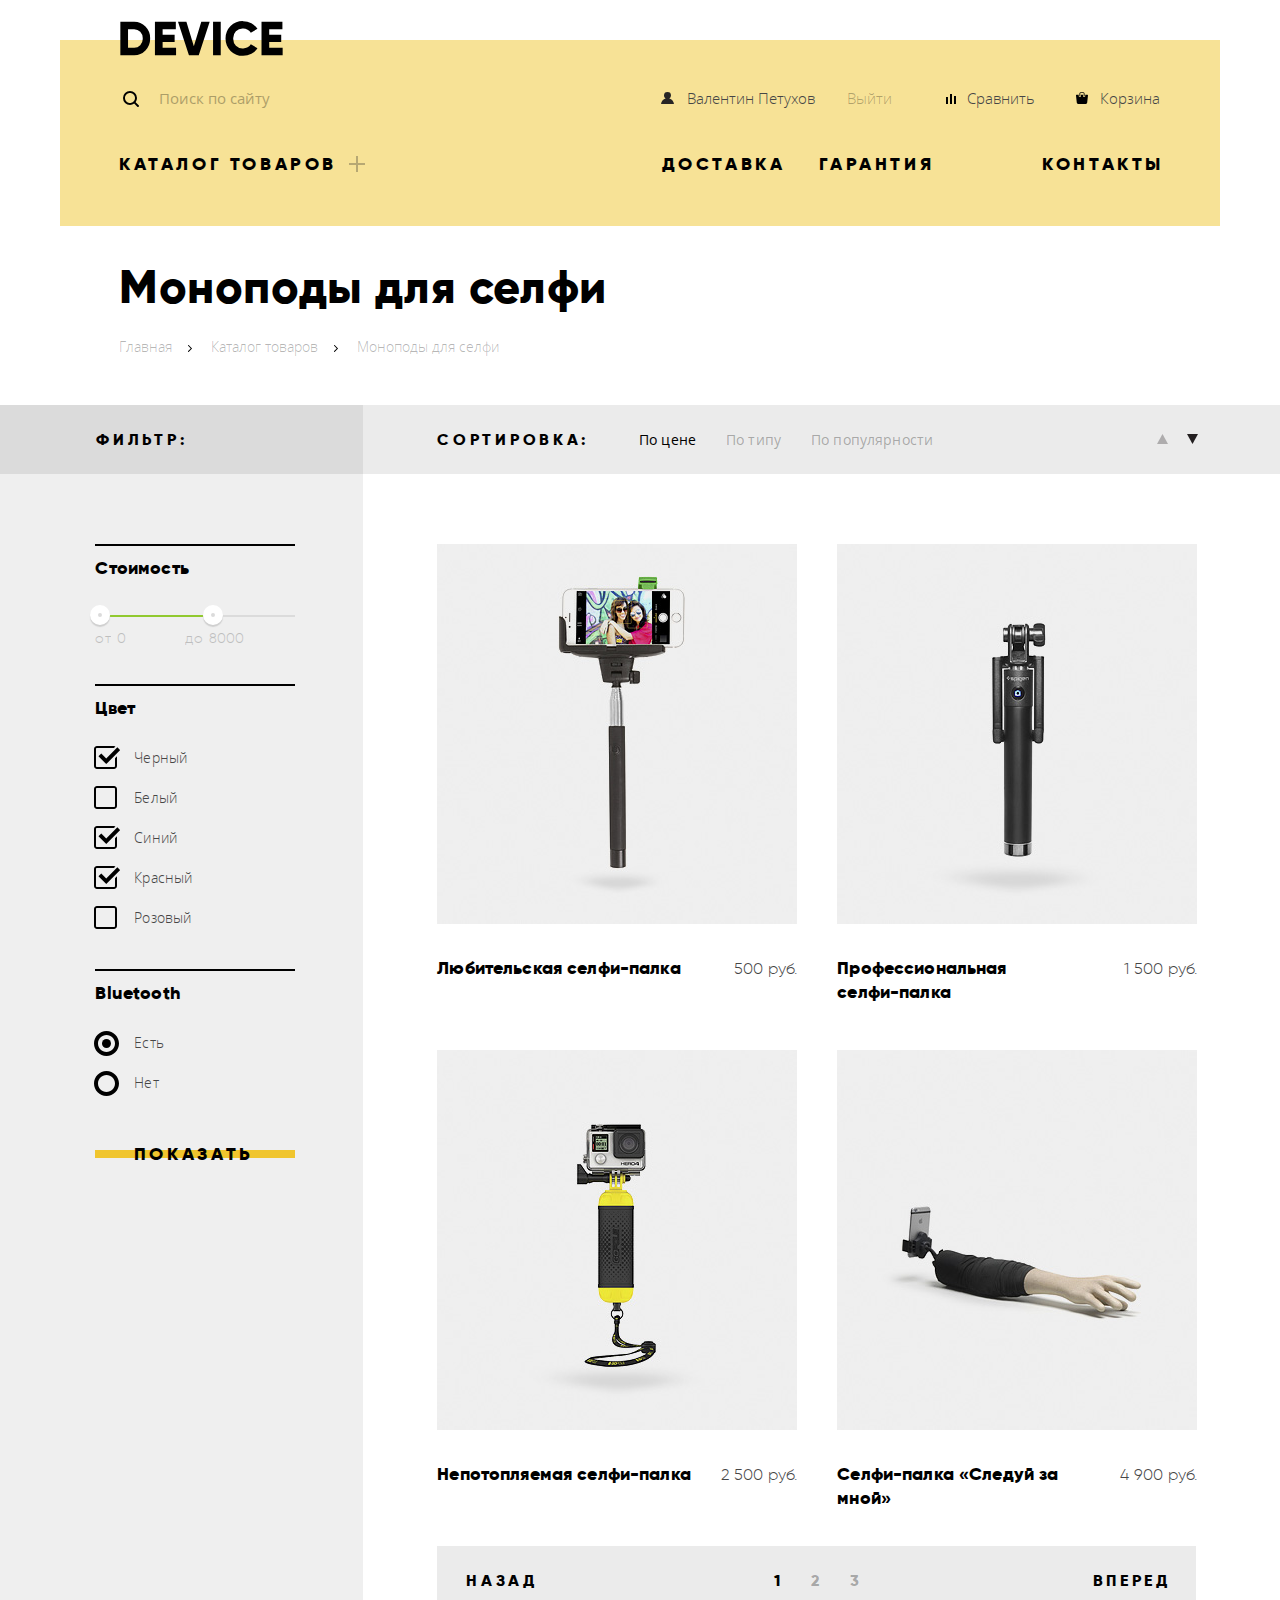
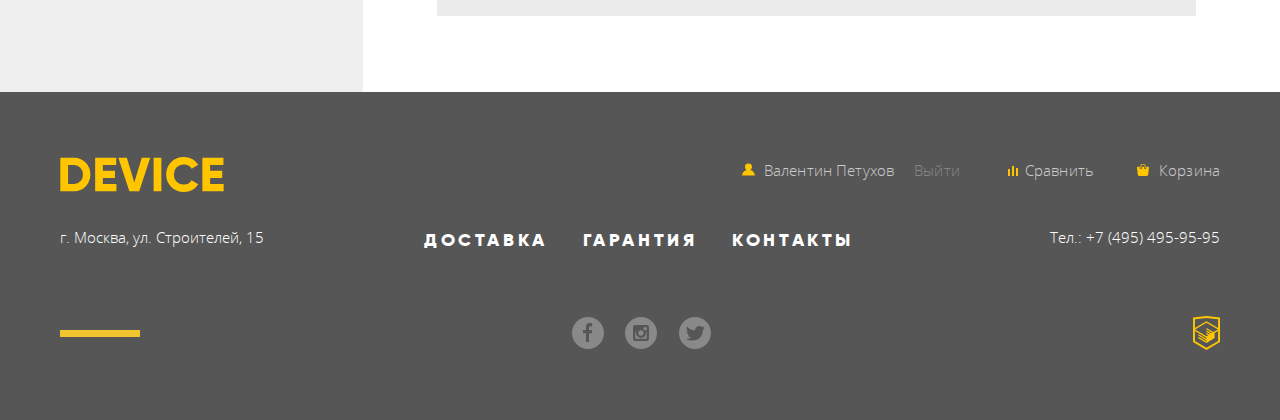
==== catalog.html @ 5c8e5d71 "Исправил ошибки защиты проекта" ====
<!DOCTYPE html>
<html lang="ru">
  <head>
    <meta charset="utf-8">
    <title>HTML Academy: Девайс</title>
    <link rel="stylesheet" href="css/normalize.css">
    <link rel="stylesheet" href="css/style.css">
  </head>
  <body>
    <header class="wrapper">
      <div class="container">
        <div class="main-header-wrapper">
          <a class="logo" href="index.html">
            <img src="img/logo.svg" width="163" height="35" alt="Логотип магазина Device">
          </a>
          <div class="search-user-wrapper">
            <form class="search" action="https://echo.htmlacademy.ru" method="get" >
              <label class="visually-hidden" for="header-search" >Поиск</label>
              <input class="search-form" type="search" name="search-form" placeholder="Поиск по сайту" id="header-search">
              <button class="search-button" type="submit">Найти</button>
            </form>
            <ul class="user-block catalog-user list">
              <li class="user-name">
                <a class="user-link" href="">Валентин Петухов</a>
              </li>
              <li class="login-logout">
                <a class="visit" href="">Выйти</a>
              </li>
              <li class="user-compare">
                <a href="">Сравнить</a>
              </li>
              <li class="cart">
                <a href="">Корзина</a>
              </li>
            </ul>
          </div>
          <nav class="main-navigation">
            <ul class="header-navigation list">
              <li class="header-catalog">
                <a href="catalog.html">Каталог товаров</a>
                <ul class="add-navigation list">
                  <li>
                    <a href="">Виртуальная реальность</a>
                  </li>
                  <li>
                    <a href="">Фитнес-браслеты</a>
                  </li>
                  <li>
                    <a href="">Квадрокоптеры</a>
                  </li>
                  <li>
                    <a href="">Моноподы для селфи</a>
                  </li>
                  <li>
                    <a href="">Умные часы</a>
                  </li>
                  <li>
                    <a href="">Экшн-камеры</a>
                  </li>
                </ul>
              </li>
              <li>
                <a href="">Доставка</a>
              </li>
              <li>
                <a href="">Гарантия</a>
              </li>
              <li>
                <a href="">Контакты</a>
              </li>
            </ul>
          </nav>
        </div>
      </div>
    </header>
    <main>
      <div class="breadcrumbs-container">
        <div class="container">
          <div class="breadcrumbs-wrapper">
            <h1 class="main-title">Моноподы для селфи</h1>
              <ul class="breadcrumbs list">
                <li>
                  <a href="index.html">Главная</a>
                </li>
                <li>
                  <a href="catalog.html">Каталог товаров</a>
                </li>
                <li>
                  <a>Моноподы для селфи</a>
                </li>
              </ul>
          </div>
        </div>
      </div>
      <div class="catalog-wrapper">
        <div class="filter-wrapper">
          <div class="filter-header">
            <p>Фильтр:</p>
          </div>
          <div class="form-wrapper">
            <div class="filter-form">
              <form action="https://echo.htmlacademy.ru" method="get">
                <fieldset class="cost">
                  <legend class="cost-header">Стоимость</legend>
                  <div class="range-controls">
                    <div class="scale">
                      <div class="bar" style="width: 60%"></div>
                    </div>
                    <div class="toggle-min">
                      <button class="toggle" type="button" name="toggle-min">
                        <span class="visually-hidden">Минимальная цена</span>
                      </button>
                      <div class="price-wrapper">
                        <label class="min-price price" for="min-price">от</label>
                        <input name="min-price" type="text" id="min-price" value="0">
                      </div>
                    </div>
                    <div class="toggle-max">
                      <button class="toggle" type="button" name="toggle-max" >
                        <span class="visually-hidden">Максимальная цена</span>
                      </button>
                      <div class="price-wrapper">
                        <label class="max-price price" for="max-price">до</label>
                        <input name="max-price" type="text" id="max-price" value="8000">
                      </div>
                    </div>
                  </div>
                </fieldset>
                <fieldset class="color">
                  <legend class="fieldset-header">Цвет</legend>
                  <ul class="color-checkbox list">
                    <li>
                      <input class="filter-input color-input visually-hidden" type="checkbox" name="color-checkbox" value="black" id="color-black" checked>
                      <label class="checkbox-label filter-label" for="color-black">Черный</label>
                    </li>
                    <li>
                      <input class="filter-input color-input visually-hidden" type="checkbox" name="color-checkbox" value="white" id="color-white">
                      <label class="checkbox-label filter-label" for="color-white">Белый</label>
                    </li>
                    <li>
                      <input class="filter-input color-input visually-hidden" type="checkbox" name="color-checkbox" value="blue" id="color-blue" checked>
                      <label class="checkbox-label filter-label" for="color-blue">Синий</label>
                    </li>
                    <li>
                      <input class="filter-input color-input visually-hidden" type="checkbox" name="color-checkbox" value="red" id="color-red" checked>
                      <label class="checkbox-label filter-label" for="color-red">Красный</label>
                    </li>
                    <li>
                      <input class="filter-input color-input visually-hidden" type="checkbox" name="color-checkbox" value="pink" id="color-pink">
                      <label class="checkbox-label filter-label" for="color-pink" >Розовый</label>
                    </li>
                  </ul>
                </fieldset>
                <fieldset class="bluetooth">
                  <legend class="fieldset-header">Bluetooth</legend>
                  <ul class="bluetooth-radio list">
                    <li>
                      <input class="filter-input bluetooth-input visually-hidden" type="radio" name="radio-bluetooth" value="hev" id="bluetooth-hev" checked>
                      <label class="radio-label filter-label" for="bluetooth-hev">Есть</label>
                    </li>
                    <li>
                      <input  class="filter-input bluetooth-input visually-hidden" type="radio" name="radio-bluetooth" value="no" id="bluetooth-no">
                      <label class="radio-label filter-label" for="bluetooth-no">Нет</label>
                    </li>
                  </ul>
                </fieldset>
                <button class="button" type="submit">Показать</button>
              </form>
            </div>
          </div>
        </div>
        <div class="catalog-container">
          <div class="sort-wrapper">
            <div class="sort">
              <h2>Сортировка:</h2>
              <ul class="sort-list list">
                <li>
                  <a class="active" href="">По цене</a>
                </li>
                <li>
                  <a href="">По типу</a>
                </li>
                <li>
                  <a href="">По популярности</a>
                </li>
                <li class="sort-up sort-arrow">
                  <a href="">
                    <span class="visually-hidden">Сортировака по возрастанию</span>
                  </a>
                </li>
                <li class="sort-down sort-arrow">
                  <a class="active" href="">
                    <span class="visually-hidden">Сортировака по убыванию</span>
                  </a>
                </li>
              </ul>
            </div>
          </div>
          <section class="products">
            <h2 class="visually-hidden">Список товаров</h2>
            <ul class="products-list list">
              <li clas="products-item">
                <img src="img/item-1.jpg" width="360" height="380" alt="Любительская селфи-палка">
                <div class="products-links">
                  <button class="products-button button" type="button">В корзину</button>
                  <button class="products-compare compare" type="button">Добавить к сравнению</button>
                </div>
                <div class="description-wrapper">
                  <a href="">Любительская селфи-палка</a>
                  <span>500 руб.</span>
                </div>
              </li>
              <li clas="products-item">
                <img src="img/item-2.jpg" width="360" height="380" alt="Профессиональная селфи-палка">
                <div class="products-links">
                  <button class="products-button button" type="button">В корзину</button>
                  <button class="products-compare compare" type="button">Добавить к сравнению</button>
                </div>
                <div class="description-wrapper">
                  <a href=""><span class="small-text">Профессиональная селфи-палка</span></a>
                  <span>1 500 руб.</span>
                </div>
              </li>
              <li clas="products-item">
                <img src="img/item-3.jpg" width="360" height="380" alt="Непотопляемая селфи-палка">
                <div class="products-links">
                  <button class="products-button button" type="button">В корзину</button>
                  <button class="products-compare compare" type="button">Добавить к сравнению</button>
                </div>
                <div class="description-wrapper">
                  <a href="">Непотопляемая селфи-палка</a>
                  <span>2 500 руб.</span>
                </div>
              </li>
              <li clas="products-item new-item">
                <img src="img/item-4.jpg" width="360" height="380" alt="Селфи-палка «Следуй за мной»">
                <div class="products-links">
                  <button class="products-button button" type="button">В корзину</button>
                  <button class="products-compare compare" type="button">Добавить к сравнению</button>
                </div>
                <div class="description-wrapper">
                  <a href="">Селфи-палка «Следуй за мной»</a>
                  <span>4 900 руб.</span>
                </div>
              </li>
            </ul>
            <ul class="pagination list">
              <li class="back-button">
                <a class="pagination-button" href="">Назад</a>
              </li>
              <li>
                <ul class="number-wrapper list">
                  <li>
                    <a class="page-number active">1</a>
                  </li>
                  <li>
                    <a class="page-number" href="">2</a>
                  </li>
                  <li>
                    <a class="page-number" href="">3</a>
                  </li>
                </ul>
              </li>
              <li class="forward-button">
                <a class="pagination-button" href="">Вперед</a>
              </li>
            </ul>
          </section>
        </div>
      </div>
    </main>
    <footer class="footer">
      <div class="footer-wrapper">
        <div class="footer-top">
          <a class="logo" href="index.html" aria-label="Логотип магазина Device">
            <svg xmlns="http://www.w3.org/2000/svg" width="164" height="35" viewBox="0 0 164 35">
              <path d="m0.35 0.7v33.6h13.532a15.723 15.723 0 0 0 11.72-4.824 16.464 16.464 0 0 0 4.712-11.976 16.465 16.465 0 0 0-4.712-11.976 15.723 15.723 0 0 0-11.72-4.824zm7.733 26.208v-18.819h5.8a8.648 8.648 0 0 1 6.5 2.568 9.412 9.412 0 0 1 2.489 6.84 9.41 9.41 0 0 1-2.489 6.84 8.646 8.646 0 0 1-6.5 2.568h-5.8zm34.8-5.952h12.082v-7.3h-12.086v-5.567h13.291v-7.389h-21.024v33.6h21.265v-7.392h-13.532v-5.952zm36.343 13.344 11.019-33.6h-8.458l-7.491 24.72-7.491-24.72h-8.457l11.019 33.6zm14.4 0h7.733v-33.6h-7.733zm38.615-1.416a15.514 15.514 0 0 0 6.041-5.688l-6.67-3.84a7.488 7.488 0 0 1-3.165 3.024 9.874 9.874 0 0 1-4.664 1.1 9.594 9.594 0 0 1-7.177-2.736 9.907 9.907 0 0 1-2.682-7.248 9.908 9.908 0 0 1 2.682-7.248 9.594 9.594 0 0 1 7.177-2.736 9.914 9.914 0 0 1 4.64 1.08 7.6 7.6 0 0 1 3.189 3.048l6.67-3.84a15.881 15.881 0 0 0-6.09-5.688 17.419 17.419 0 0 0-8.409-2.088 17.12 17.12 0 0 0-17.592 17.472 17.12 17.12 0 0 0 17.589 17.476 17.519 17.519 0 0 0 8.458-2.088zm17.881-11.928h12.082v-7.3h-12.085v-5.567h13.29v-7.389h-21.022v33.6h21.264v-7.392h-13.532v-5.952z" />
            </svg>
          </a>
          <ul class="footer-user-block list">
            <li class="user-name">
              <a class="user-link" href="">
                <svg xmlns="http://www.w3.org/2000/svg" width="13" height="13" viewBox="0 0 13 12"><path d="M.032 12h12.937c-.163-2.643-2.074-4.837-4.671-5.543a3.47 3.47 0 0 0 1.687-2.972 3.485 3.485 0 0 0-6.97 0c0 1.264.68 2.361 1.688 2.972C2.106 7.163.194 9.357.032 12z"/></svg>
                Валентин Петухов
              </a>
            </li>
            <li class="login-logout">
              <a class="user-link visit" href="">Выйти</a>
            </li>
            <li class="footer-compare">
              <a class="user-link" href="">
                <svg xmlns="http://www.w3.org/2000/svg" width="12" height="12"><path d="M8 2h1.984v8H8zM0 3h1.984v7H0zM4 0h2v10H4z"/></svg>
                Сравнить
              </a>
            </li>
            <li class="footer-cart">
              <a class="user-link" href="">
                <svg xmlns="http://www.w3.org/2000/svg" width="12" height="12" viewBox="0 0 12 12"><path d="M11.864 3.017a.429.429 0 0 0-.327-.154H9.225V4.09c0 .563-.484 1.022-1.08 1.022-.594 0-1.078-.458-1.078-1.022V2.863H4.909V4.09c0 .563-.485 1.022-1.08 1.022-.595 0-1.078-.458-1.078-1.022V2.863H.438a.43.43 0 0 0-.327.154.472.472 0 0 0-.108.358l.776 7.134c.015.806.642 1.455 1.411 1.455h7.595c.77 0 1.396-.649 1.411-1.455l.776-7.134a.476.476 0 0 0-.108-.358z"/><path d="M3.829 4.499c.239 0 .433-.184.433-.409V1.84c0-.632.672-1.022 1.295-1.022h1.079c.655 0 1.078.401 1.078 1.022v2.25c0 .225.194.409.431.409.239 0 .433-.184.433-.409V1.84C8.577.773 7.761 0 6.636 0H5.557c-1.19 0-2.159.826-2.159 1.84v2.25c0 .225.194.409.431.409z"/>
                </svg>
                Корзина
              </a>
            </li>
          </ul>
        </div>
        <div class="footer-middle">
          <p class="footer-address">г. Москва, ул. Строителей, 15</p>
          <ul class="footer-navigation list">
            <li>
              <a href="">Доставка</a>
            </li>
            <li>
              <a href="">Гарантия</a>
            </li>
            <li>
              <a href="">Контакты</a>
            </li>
          </ul>
          <a class="footer-phone" href="tel:+74954959595">Тел.: +7 (495) 495-95-95</a>
        </div>
        <div class="footer-bottom">
          <div class="style-block"></div>
          <ul class="footer-social list">
            <li>
              <a class="facebook-link" href="fb.com"><span class="visually-hidden">Фейсбук</span></a>
            </li>
            <li>
              <a class="instagram-link" href="instagram.com"><span class="visually-hidden">Инстаграм</span></a>
            </li>
            <li>
              <a class="twitter-link" href="twitter.com"><span class="visually-hidden">Твиттер</span></a>
            </li>
          </ul>
          <a class="htmlacademy-logo" href="https://htmlacademy.ru/intensive/htmlcss">
            <span class="visually-hidden">HTML Academy</span>
          </a>
        </div>
      </div>
    </footer>
  </body>
</html>
---- css/style.css ----
@font-face{font-family:"Open Sans";src:url("../fonts/opensans.woff2")format("woff2"),url("../fonts/opensans.woff")format("woff");font-weight:400;font-style:normal}@font-face{font-family:"Open Sans";src:url("../fonts/opensanslight.woff2")format("woff2"),url("../fonts/opensanslight.woff")format("woff");font-weight:300;font-style:normal}@font-face{font-family:"Gilroy";src:url("../fonts/gilroyextrabold.woff2")format("woff2"),url("../fonts/gilroyextrabold.woff")format("woff");font-weight:800;font-style:normal}@font-face{font-family:"Gilroy";src:url("../fonts/gilroylight.woff2")format("woff2"),url("../fonts/gilroylight.woff")format("woff");font-weight:300;font-style:normal}body{box-sizing:border-box;margin:0;padding:0;font-family:"Open Sans",Arial,sans-serif;font-size:15px;line-height:30px;font-weight:300;letter-spacing:0.14px;color:#464646;background-color:#fff}a{text-decoration:none}.button{display:block;width:136px;padding-top:8px;padding-bottom:8px;margin:0;font-family:"Gilroy",Arial,sans-serif;font-weight:800;font-size:18px;letter-spacing:3.7px;line-height:24px;text-align:center;text-transform:uppercase;color:#000;background-image:linear-gradient(to bottom,transparent 16px,#f0c52e 16px,#f0c52e 24px,transparent 24px);background-color:transparent;border:none;cursor:pointer;outline:0}.button:hover,.button:focus{background-image:none;background-color:#f0c52e}.button:active{color:rgba(0,0,0,0.3)}.visually-hidden:not(:focus):not(:active),input[type="checkbox"].visually-hidden,input[type="radio"].visually-hidden{position:absolute;width:1px;height:1px;margin:-1px;border:0;padding:0;white-space:nowrap;clip-path:inset(100%);clip:rect(0 0 0 0);overflow:hidden}.list{padding:0;list-style:none}.wrapper{display:flex;justify-content:center}.container{width:1160px;padding-left:20px;padding-right:20px;margin:0 auto}.main-header-wrapper{display:flex;flex-direction:column;width:1046px;padding-top:21px;padding-left:59px;padding-right:55px;padding-bottom:32px;background-image:linear-gradient(to bottom,#ffffff 40px,#f7e296 40px)}.main-header a:hover,.main-header a:focus{color:rgba(0,0,0,0.6)}.main-header a:active{color:rgba(0,0,0,0.3)}.main-header-wrapper .logo{margin-right:auto;padding-left:1px}.logo:hover,.logo:focus{opacity:0.6;outline:0}.logo:active{opacity:0.3}.search-user-wrapper{display:flex;justify-content:space-between;align-items:baseline}.search-form{padding-left:40px;background-color:transparent;border:none;outline:0}.search{position:relative;display:flex}.search::before{position:absolute;content:"";top:15px;left:4px;width:16px;height:16px;background-color:transparent;background-image:url("../img/search.svg")}.search-form{width:260px;padding-top:14px;padding-bottom:14px;border-bottom:2px solid transparent}.search-form:focus{border-bottom:2px solid #000}.search-form:focus ~ .search-button{display:block}.search-form::-webkit-input-placeholder{color:#000;opacity:0.3}.search-form:-ms-input-placeholder{color:#000;opacity:0.3}.search-form::-moz-placeholder{color:#000;opacity:0.3}.search-form:-moz-placeholder{color:#000;opacity:0.3}.search-form:hover::-webkit-input-placeholder{color:#000;opacity:0.6}.search-form:hover:-ms-input-placeholder{color:#000;opacity:0.6}.search-form:hover::-moz-placeholder{color:#000;opacity:0.6}.search-form:hover:-moz-placeholder{color:#000;opacity:0.6}.search-form:focus::-webkit-input-placeholder{color:#000;opacity:1}.search-form:focus:-ms-input-placeholder{color:#000;opacity:1}.search-form:focus::-moz-placeholder{color:#000;opacity:1}.search-form:focus:-moz-placeholder{color:#000;opacity:1}.search-button{display:none;width:85px;background-color:transparent;border:2px solid #000;outline:none}.search-form:focus ~ .search-button{display:block}.search-button:focus,.search-button:hover{color:#fff;background-color:#000;outline:none}.search-button:active{display:block;color:rgba(255,255,255,0.3);background-color:#000}.main-navigation{position:relative;display:flex;flex-wrap:wrap}.main-navigation a{font-family:"Gilroy",Arial,sans-serif;font-weight:800;font-size:18px;letter-spacing:3.6px;line-height:24px;text-transform:uppercase;color:#000;outline:0}.main-navigation a:hover,.main-navigation a:focus{color:rgba(0,0,0,0.6)}.main-navigation a:active{color:rgba(0,0,0,0.3)}.header-navigation{display:flex;flex-wrap:wrap;width:100%;margin-top:18px;padding:0}.header-navigation > li:not(:first-child){margin-right:34px}.header-navigation > li:last-child{margin-left:74px;margin-right:1px}.header-catalog{margin-right:auto}.header-catalog > a{position:relative;padding-right:28px}.header-catalog > a::after{position:absolute;content:"";bottom:3px;right:0;width:16px;height:16px;background-image:url("../img/plus.svg");background-repeat:no-repeat;opacity:0.3}.header-catalog:hover .add-navigation,.header-catalog:focus .add-navigation{display:flex}.add-navigation{position:absolute;z-index:10;top:48px;left:-59px;display:none;align-content:flex-start;flex-wrap:wrap;width:652px;padding-top:18px;padding-left:58px;padding-right:450px;padding-bottom:34px;background-color:#f7e296}.add-navigation li{min-width:200px}.add-navigation li:nth-child(1),.add-navigation li:nth-child(4),.add-navigation li:nth-child(6){min-width:239px}.add-navigation li:nth-child(5){width:60%}.add-navigation a{padding-top:5px;padding-bottom:5px;padding-left:2px;font-family:"Open Sans",Arial,sans-serif;font-size:15px;font-weight:300;line-height:36px;letter-spacing:0.1px;color:#464646;text-transform:none;outline:0}.user-block{position:relative;display:flex;flex-wrap:wrap;width:499px;padding-right:5px}.user-block li{margin-left:39px;text-align:right}.user-block a{position:relative;padding-left:26px;font-weight:300;letter-spacing:normal;color:#464646;text-transform:none;outline:0}.enter-link::before{position:absolute;content:"";top:4px;left:-1px;width:16px;height:16px;background-image:url("../img/user.svg");background-repeat:no-repeat}.catalog-user .enter-link::before{display:none}.user-block a:hover::before,.user-block a:focus::before{opacity:0.6}.user-block a:focus:active{opacity:0.3}.user-compare a::before{position:absolute;content:"";top:6px;left:5px;width:16px;height:16px;background-image:url("../img/compare.svg");background-repeat:no-repeat}.cart a::before{position:absolute;content:"";top:4px;left:2px;width:16px;height:16px;background-image:url("../img/cart.svg");background-repeat:no-repeat}.user-block .login-logout{min-width:0;margin-left:0;margin-right:auto}.user-block .user-name{padding-right:6px;margin:0}.login-logout .visit{color:rgba(0,0,0,0.3)}.user-block .user-link::before{position:absolute;content:"";top:4px;left:0;width:16px;height:16px;background-image:url("../img/user.svg");background-repeat:no-repeat}.user-block a{line-height:36px}.slider{position:relative;min-height:579px}.slider-list{position:relative;display:flex;width:1080px;padding-top:2px;padding-left:30px;padding-right:50px;margin:0;background-image:linear-gradient(to bottom,#f7e296 113px,#ffffff 113px);overflow:hidden}.slides{position:relative;display:flex;margin-right:50px}.slide-hidden{display:none}.slide-1 img{padding-left:60px;padding-right:125px}.slide-2 img{padding-top:12px;padding-left:86px;padding-right:137px}.slide-3 img{padding-top:66px;padding-right:42px}.slider-content{position:relative;width:510px;padding-top:79px}.slider-content::before{position:absolute;content:"";top:37px;left:1px;width:100px;height:7px;background-color:#fff}.slider-list .slider-content::after{position:absolute;content:"01";top:60px;right:-2px;font-family:"Gilroy",Arial,sans-serif;font-weight:800;font-size:179.2px;color:#fff}.slide-2 .slider-content::after{content:"02"}.slide-3 .slider-content::after{content:"03"}.slider-title{position:relative;z-index:5;margin:0;font-family:"Gilroy",Arial,sans-serif;font-weight:800;font-size:47px;line-height:56px;letter-spacing:0.75px;color:#000}.slider-text{padding-top:4px;padding-right:50px;padding-bottom:28px}.slide-1 .slider-text{padding-right:30px}.slider .button{margin-left:1px;padding-left:44px;padding-right:40px}.slider-radio{position:absolute;top:318px;right:85px}.slider-radio input{}.slider-label{display:inline-block;width:13px;height:13px;margin-right:16px;vertical-align:middle;background-size:12px;background-image:url("../img/slider-button-empty.svg");background-repeat:no-repeat;cursor:pointer}.radio-1:checked ~ .slider-1,.radio-2:checked ~ .slider-2,.radio-3:checked ~ .slider-3{background-image:url("../img/slider-button.svg")}.slider-table{text-align:left;border-spacing:0;padding-top:49px}.slider-table tr:first-child{font-family:"Gilroy",Arial,sans-serif;font-weight:300;font-size:36px;line-height:48px;color:#000}.slider-table .table-bottom{font-size:13px;line-height:32px}.slider-table td{width:157px}.slider-table td:nth-child(2){width:137px}.directory-list{display:flex;flex-wrap:wrap;justify-content:space-between;width:1160px;padding-bottom:36px}.directory-list .popular{position:relative;display:block;width:160px;padding-top:193px;font-family:"Gilroy",Arial,sans-serif;font-weight:800;font-size:18px;line-height:24px;letter-spacing:0.2px;color:#000;outline:0}.popular{background-image:linear-gradient(to bottom,rgba(240,197,46,0.5)160px,transparent 160px)}.popular:before{position:absolute;content:"";top:0;left:0;width:160px;height:160px;background-repeat:no-repeat}.directory-small .directory-text{display:block;padding-right:40px}.popular:hover,.popular:focus{background-image:linear-gradient(to bottom,#f0c52e 160px,transparent 160px)}.popular:active::before{opacity:0.3}.popular:active .popular-text{color:rgba(0,0,0,0.3)}.virtual-reality::before{background-image:url("../img/popular-1.svg");background-position-x:31px;background-position-y:52px}.selfi-monopods::before{background-image:url("../img/popular-2.svg");background-position-x:38px;background-position-y:41px}.action-cameras::before{background-image:url("../img/popular-3.svg");background-position-x:49px;background-position-y:38px}.fitness-bracelets::before{background-image:url("../img/popular-4.svg");background-position-x:28px;background-position-y:50px}.smartwatch::before{background-image:url("../img/popular-5.svg");background-position-x:55px;background-position-y:32px}.quadcopter::before{background-image:url("../img/popular-6.svg");background-position-x:13px;background-position-y:49px}.service-wpapper{margin-bottom:78px;background-image:linear-gradient(to bottom,transparent 130px,#e5e5e5 130px)}.service{display:flex;justify-content:flex-start;width:1160px;min-height:350px;padding-top:15px;padding-bottom:54px}.service-buttons{width:277px;padding-top:95px;margin:0}.button-wrapper{padding-bottom:24px}.service-buttons li{display:block;margin-bottom:24px}.service-buttons .button{width:160px;padding-left:2px}.service-buttons .button:hover,.service-buttons .button:focus{width:160px;padding-right:6px;color:#000;background-image:linear-gradient(to bottom,#f0c52e 0,#f0c52e 100%);background-color:transparent}.service-buttons .checked,.service-buttons .button:active{width:100%;padding-right:122px;color:#f7e184;background-image:none;background-color:#000}.service-popup{min-height:246px;padding-top:61px;padding-left:116px;border-left:7px solid #000}.service-popup li{display:none;justify-content:space-between;width:714px;background-repeat:no-repeat}.service-popup .checked{display:flex}.service-content{width:460px;min-height:200px;padding-top:12px}.service-credit .service-content{width:435px}.service-delivery{background-image:url(../img/delivery.svg);background-position-x:558px;background-position-y:24px}.service-warranty{background-image:url(../img/warranty.svg);background-position-x:100%}.service-credit{background-image:url(../img/credit.svg);background-position-x:534px}.service-popup h3{margin:0;padding-bottom:31px;font-family:"Gilroy",Arial,sans-serif;font-weight:800;font-size:47px;line-height:48px;letter-spacing:1px;text-indent:1px;color:#000}.service-content p{margin:0;letter-spacing:0.3px}.partners{width:1160px;margin-bottom:77px}.partners-list{display:flex;justify-content:space-between}.partners a{position:relative;display:block;width:260px;height:100px}.partners img{opacity:0.2}.partners a::after{position:absolute;content:"";top:0;left:0;display:none;width:260px;height:100px;background-repeat:no-repeat}.logo-1:hover::after,.logo-1:focus::after{display:block;background-image:url("../img/logo-1.png")}.logo-2:hover::after,.logo-2:focus::after{display:block;background-image:url("../img/logo-2.png")}.logo-3:hover::after,.logo-3:focus::after{display:block;background-image:url("../img/logo-3.png")}.logo-4:hover::after,.logo-4:focus::after{display:block;background-image:url("../img/logo-4.png")}.about-contacts-wrapper{display:flex;justify-content:space-between;align-content:flex-start;width:1160px;padding-bottom:82px}.about-us,.contacts{position:relative;width:460px;padding-top:13px}.about-us::before,.contacts::before{position:absolute;content:"";top:0;left:0;width:80px;height:7px;background-color:#000}.contacts{width:561px}.contacts-map{display:block;margin-top:24px;margin-bottom:61px}.about-us h2,.contacts h2{font-family:"Gilroy",Arial,sans-serif;font-weight:800;font-size:47px;line-height:48px;letter-spacing:0;color:#000;margin-bottom:43px}.about-us p,.contacts p{margin-bottom:30px;letter-spacing:-0.2px}.about-us-list{padding-top:36px;margin-bottom:55px}.about-us-list li{position:relative;padding-left:35px;font-family:"Gilroy",Arial,sans-serif;font-weight:800;font-size:16px;line-height:40px;letter-spacing:0.2px;color:#000}.about-us-list li::before{position:absolute;content:"";top:16px;left:1px;width:4px;height:4px;border:2px solid #e5e5e5;border-radius:50%}.contacts-map img{padding-top:9px}.about-us .button{width:256px;padding-left:4px}.contacts .button{width:256px;padding-left:3px;margin-left:1px}.footer{display:flex;justify-content:center;color:#fff;background-color:#565656}.footer-wrapper{display:flex;flex-direction:column;width:1160px;padding-left:20px;padding-right:20px}.footer a{color:inherit;outline:0}.footer-top{display:flex;justify-content:space-between;margin-top:48px}.footer-top .logo{margin-top:17px;fill:#ffc600}.footer-top .logo:hover,.footer-top .logo:focus{opacity:0.6}.footer-top .logo:active{opacity:0.3}.footer-user-block{display:flex;flex-wrap:wrap}.footer-user-block svg{position:absolute;fill:#FFC600;left:-22px;top:3px}.footer-compare svg{top:6px;left:-17px}.footer-cart svg{top:4px}.footer-user-block li{text-align:right;padding-left:30px;margin-left:35px}.footer-user-block .login-logout{padding-left:20px;margin-left:0;margin-right:auto}.footer-user-block a{position:relative;color:rgba(255,255,255,0.7)}.user-link:hover,.user-link:focus{color:#fff}.user-link:hover svg,.user-link:focus svg{opacity:0.6}.user-link:active{color:rgba(255,255,255,0.3)}.user-link:active svg{opacity:0.3}.footer-user-block .visit{color:rgba(255,255,255,0.3)}.footer-middle{display:flex;margin-top:6px;letter-spacing:0}.footer-navigation{display:flex;flex-wrap:wrap;justify-content:space-between;width:430px;padding-top:3px;padding-right:36px;margin-left:auto;margin-right:auto}.footer-navigation a{font-family:"Gilroy",Arial,sans-serif;font-weight:800;font-size:18px;line-height:24px;letter-spacing:3.6px;text-transform:uppercase;color:#fff}.footer-navigation a:hover,.footer-navigation a:focus{opacity:0.6}.footer-navigation a:active{opacity:0.3}.footer-phone{margin-top:15px}.footer-bottom{position:relative;display:flex;align-items:center;padding-left:80px;margin-top:32px;margin-bottom:56px}.footer-bottom::before{position:absolute;content:"";left:0;width:80px;height:7px;background-color:#f0c52e}.footer-social{display:flex;flex-wrap:wrap;justify-content:space-around;width:160px;margin-left:auto;margin-right:auto}.footer-social a{display:block;width:32px;height:32px;background-repeat:no-repeat;opacity:0.3}.facebook-link{background-image:url("../img/fb.svg")}.instagram-link{background-image:url("../img/instagram.svg")}.twitter-link{background-image:url("../img/twitter.svg")}.htmlacademy-logo{width:27px;height:35px;margin-left:50px;background-image:url("../img/logo-html.svg");background-repeat:no-repeat}.footer-social a:hover,.footer-social a:focus{opacity:0.6}.footer-social a:active{opacity:0.1}.footer-bottom > a:hover,.footer-bottom > a:focus{opacity:0.6}.footer-bottom > a:active{opacity:0.3}.popup{position:absolute;left:50%;z-index:30;display:none;background-color:#fff;box-shadow:0 10px 20px rgba(4,6,6,0.2);transform:translate(-50%,0)}.map-popup{top:1853px;height:559px}.write-us-popup{top:1057px;padding:75px 100px;width:760px;min-height:403px}.write-us-form{font-family:"Gilroy",Arial,sans-serif;font-weight:800;font-size:18px;line-height:24px;color:#000}.write-us-form input:invalid{background-color:#edb5b5;opacity:0.5}.write-us-form p:not(.write-us-text){display:inline-block;width:360px;vertical-align:bottom}.write-us-form p:first-child{margin-right:34px}.write-us-text{width:756px;margin:0}.write-us-text label{padding-top:16px;text-indent:1px}.write-us-text textarea{resize:none;overflow:auto}.write-us-form input{width:100%;min-height:46px;text-decoration:none}.write-us-form label{display:block;padding-bottom:8px}.write-us-form input,.write-us-form textarea{font-size:14px;line-height:18px;text-indent:20px;background-color:#f2f2f2;border:none;outline:0}.write-us-text textarea{width:100%;min-height:150px;line-height:50px}.write-us-form input::-webkit-input-placeholder,.write-us-form textarea::-webkit-input-placeholder{text-indent:20px;opacity:0.4}.write-us-form input:-ms-input-placeholder,.write-us-form textarea:-ms-input-placeholder{opacity:0.4}.write-us-form input::-moz-placeholder,.write-us-form textarea::-moz-placeholder{opacity:0.4}.write-us-form input:-moz-placeholder,.write-us-form textarea:-moz-placeholder{opacity:0.4}.write-us-form input:hover,.write-us-form textarea:hover{background-color:#eaeaea}.write-us-form input:focus,.write-us-form textarea:focus{background-color:transparent;outline:2px solid #f7e296}.write-us-form input:invalid{background-color:rgba(237,181,181,0.5)}.write-us-form button{width:200px;margin-top:36px}.form-submission a:hover,.form-submission a:focus{background-color:#f0c52e}.form-submission a:active{color:rgba(0,0,0,0.3)}.button-close{position:absolute;top:22px;right:22px;width:55px;height:55px;background-color:#f0c52e;border:0;border-radius:50%;cursor:pointer;opacity:0.5;outline:none}.button-close::before,.button-close::after{position:absolute;content:"";top:26px;right:13px;width:29px;height:2px;background-color:#fff}.button-close::before{transform:rotate(45deg)}.button-close::after{transform:rotate(-45deg)}.button-close:hover{opacity:1}.button-close:active{opacity:0.3}.breadcrumbs-container{display:flex;flex-direction:column;align-items:center;width:100%;margin-top:35px;margin-bottom:32px}.breadcrumbs-wrapper{display:flex;flex-direction:column;padding-left:59px;width:1101px}.main-title{padding-top:2px;margin:0;font-family:"Gilroy",Arial,sans-serif;font-weight:800;font-size:47px;line-height:48px;letter-spacing:0.6px;color:#000}.breadcrumbs{display:flex;margin-top:24px}.breadcrumbs{display:flex;flex-wrap:wrap;max-width:1030px}.breadcrumbs a,.breadcrumbs{font-size:14px;line-height:24px;letter-spacing:0;color:rgba(0,0,0,0.3);outline:0}.breadcrumbs li{position:relative;margin-right:39px}.breadcrumbs li:not(:last-child)::after{position:absolute;content:"";top:10px;right:-23px;width:7px;height:7px;background-image:url("../img/nav-arrow.svg");background-repeat:no-repeat}.breadcrumbs a:hover,.breadcrumbs a:focus{color:rgba(0,0,0,0.6)}.breadcrumbs a:active{color:rgba(0,0,0,0.1)}.catalog-wrapper{display:flex;justify-content:center}.filter-wrapper{display:flex;flex-direction:column;flex-grow:5}.filter-header,.catalog-wrapper h2{margin:0;font-family:"Gilroy",Arial,sans-serif;font-weight:800;font-size:16px;line-height:24px;letter-spacing:3.7px;text-transform:uppercase;color:#000}.filter-header{display:flex;justify-content:flex-end;padding-right:67px;background-color:#dbdbdb}.filter-header p{width:200px;padding-top:23px;padding-bottom:22px;margin:0}.form-wrapper{display:flex;justify-content:flex-end;height:100%;padding-top:70px;padding-right:68px;background-color:#efefef}.filter-form{width:200px}.filter-form fieldset{position:relative;margin:0;margin-bottom:25px;padding:0;font-family:"Gilroy",Arial,sans-serif;font-weight:800;font-size:18px;line-height:24px;letter-spacing:0.18px;color:#000;border:none}.fieldset-header{position:relative;padding-top:12px}.filter-form .cost{margin-bottom:45px}.cost-header{position:relative;padding-top:12px}.filter-form .fieldset-header::before,.filter-form .cost-header::before{position:absolute;content:"";top:0;left:0;width:200px;height:2px;background-color:#000}.filter-form li{position:relative;padding-left:39px;font-family:"Open Sans",Arial,sans-serif;font-size:14px;line-height:40px;font-weight:300;letter-spacing:0.14px;color:#464646}.range-controls{position:relative;min-height:34px;padding-top:15px;padding-bottom:10px}.range-controls .scale{height:2px;margin-top:20px;background-color:#dbdbdb}.toggle-min,.toggle-max{position:absolute;top:25px;left:-5px}.toggle{position:relative;z-index:1;display:block;width:10px;height:10px;padding:2px;margin:0;background-color:#dbdbdb;border:8px solid #fff;border-radius:50%;box-shadow:0 2px 1px 0 #cfcfcf;cursor:pointer}.price-wrapper{position:absolute;left:5px;top:8px;display:flex;box-sizing:border-box;align-items:baseline;padding-top:12px}.toggle-max{left:108px}.toggle-max .price-wrapper{left:-18px}.price-wrapper input{width:50px}.price-wrapper label{padding-right:4px}.price-wrapper input,.price-wrapper label{font:inherit;font-weight:300;font-size:14px;line-height:24px;border:none;background-color:transparent;opacity:0.2}.toggle:hover,.toggle:focus{border:9px solid #ffffff}.range-controls .bar{height:2px;background:#91c92f}.filter-form .bluetooth{margin-bottom:13px}.filter-form input{position:relative;outline:0}.color-checkbox{padding-top:18px;padding-bottom:6px;margin:0}.checkbox-label::before{position:absolute;content:"";top:8px;left:-1px;display:block;width:26px;height:25px;background-image:url("../img/checkbox-off.svg");background-repeat:no-repeat}.radio-label::before{position:absolute;content:"";top:8px;left:-1px;display:block;width:25px;height:25px;background-image:url("../img/radio-off.svg");background-repeat:no-repeat}.filter-label{cursor:pointer}.filter-input:focus ~ .filter-label,.filter-input:focus ~ .filter-label::before,.filter-label:hover,.filter-label:checked,.filter-label:hover::before{color:rgba(0,0,0,0.6);opacity:0.6}.filter-label:active,.filter-label:active::before{color:#000;opacity:1}.filter-input:checked ~ .filter-label{opacity:1}.filter-input:disabled ~ .filter-label{opacity:0.25}.color-input:checked ~ .checkbox-label::before{background-image:url("../img/checkbox-on.svg")}.bluetooth-input:checked ~ .radio-label::before{background-image:url("../img/radio-on.svg")}.filter-form .button{width:100%;padding-left:3px}.catalog-container{display:flex;flex-direction:column;flex-grow:4.3}.sort-wrapper{padding-left:74px;background-color:#ebebeb}.sort{display:flex;align-items:baseline}.sort-list{display:flex;flex-wrap:wrap;align-items:center;width:589px;padding-top:19px;padding-bottom:20px;margin:0;margin-left:20px}.sort-up{margin-left:auto}.sort-down{width:11px;margin-left:15px}.sort-list a{min-height:11px;min-width:11px;margin-left:30px;font-weight:400;font-size:14px;line-height:24px;color:rgba(0,0,0,0.3);outline:0}.sort-arrow a{display:block;width:15px;height:15px;margin:0;background-repeat:no-repeat;background-position:0;opacity:0.3}.sort-up a{background-image:url("../img/icon-up-dir.svg")}.sort-down a{background-image:url("../img/icon-down-dir.svg")}.sort-up a:hover,.sort-down a:hover,.sort-up a:focus,.sort-down a:focus{opacity:0.6}.sort-up a:active,.sort-down a:active{opacity:1}.sort-list a:hover,.sort-list a:focus{color:rgba(0,0,0,0.6)}.sort-up a:active,.sort-down a:active,.sort-list a:active,.sort-list .active,.sort-up .active,.sort-down .active{color:#000;opacity:1}.products{width:760px;margin-top:60px;margin-left:74px}.products-list{display:flex;flex-wrap:wrap;justify-content:space-between;margin:0}.products-list li{position:relative;width:360px;padding-top:10px;padding-bottom:36px}.products-links{position:absolute;top:10px;display:none;padding-top:172px;padding-left:80px;width:280px;height:210px;background-color:rgba(255,255,255,0.3)}.products-item:hover .products-links{display:block}.products-list .new-item::before{box-sizing:border-box;position:absolute;content:"new";top:39px;right:28px;display:block;width:60px;height:60px;font-family:"Gilroy",Arial,sans-serif;font-weight:800;font-size:14px;line-height:58px;text-indent:2px;text-align:center;letter-spacing:0.9px;text-transform:uppercase;border:2px solid #000;border-radius:50%;opacity:0.2}.products-button{display:block;width:200px}.products-compare{position:absolute;top:225px;left:103px;display:block;font-family:"Open Sans",Arial,sans-serif;font-size:13px;cursor:pointer}.description-wrapper{display:flex;justify-content:space-between;padding-top:23px}.products-list a{font-family:"Gilroy",Arial,sans-serif;font-weight:800;font-size:18px;line-height:24px;color:#000;outline:0;width:255px}.products-list span:not(.small-text){font-family:"Gilroy",Arial,sans-serif;font-weight:300;font-size:16px;line-height:24px;letter-spacing:0.2px;text-align:right;color:#464646;width:100px;padding-top:1px}.small-text{display:inline-block;width:179px;vertical-align:bottom}.compare{font-size:13px;line-height:20px;color:rgba(0,0,0,0.5);background-color:transparent;border:none;outline:0}.compare:hover,.compare:focus{color:#000}.compare:active{color:rgba(0,0,0,0.2)}.pagination{display:flex;justify-content:left;width:758px;padding-right:1px;margin-top:0;margin-bottom:76px;background-color:#ebebeb}.pagination a{display:block;padding-top:23px;padding-bottom:23px;font-family:"Gilroy",Arial,sans-serif;font-weight:800;font-size:16px;line-height:24px;letter-spacing:3.6px;text-align:center;text-transform:uppercase;outline:0}.number-wrapper{display:flex;flex-wrap:wrap;justify-content:center;max-width:455px}.back-button{padding-right:10px;margin-right:auto}.forward-button{margin-left:auto}.pagination-button{padding-left:25px;padding-right:25px}.pagination .pagination-button:first-child{padding-left:29px}.pagination .pagination-button{color:#000}.pagination .pagination-button:hover,.pagination .pagination-button:focus{background-color:#d9d9d9}.pagination .pagination-button:active{color:rgba(0,0,0,0.3)}.page-number{margin-left:14px;margin-right:13px;color:rgba(0,0,0,0.3)}.page-number:hover,.page-number:focus{color:rgba(0,0,0,0.6)}.page-number:active,.active{color:#000}
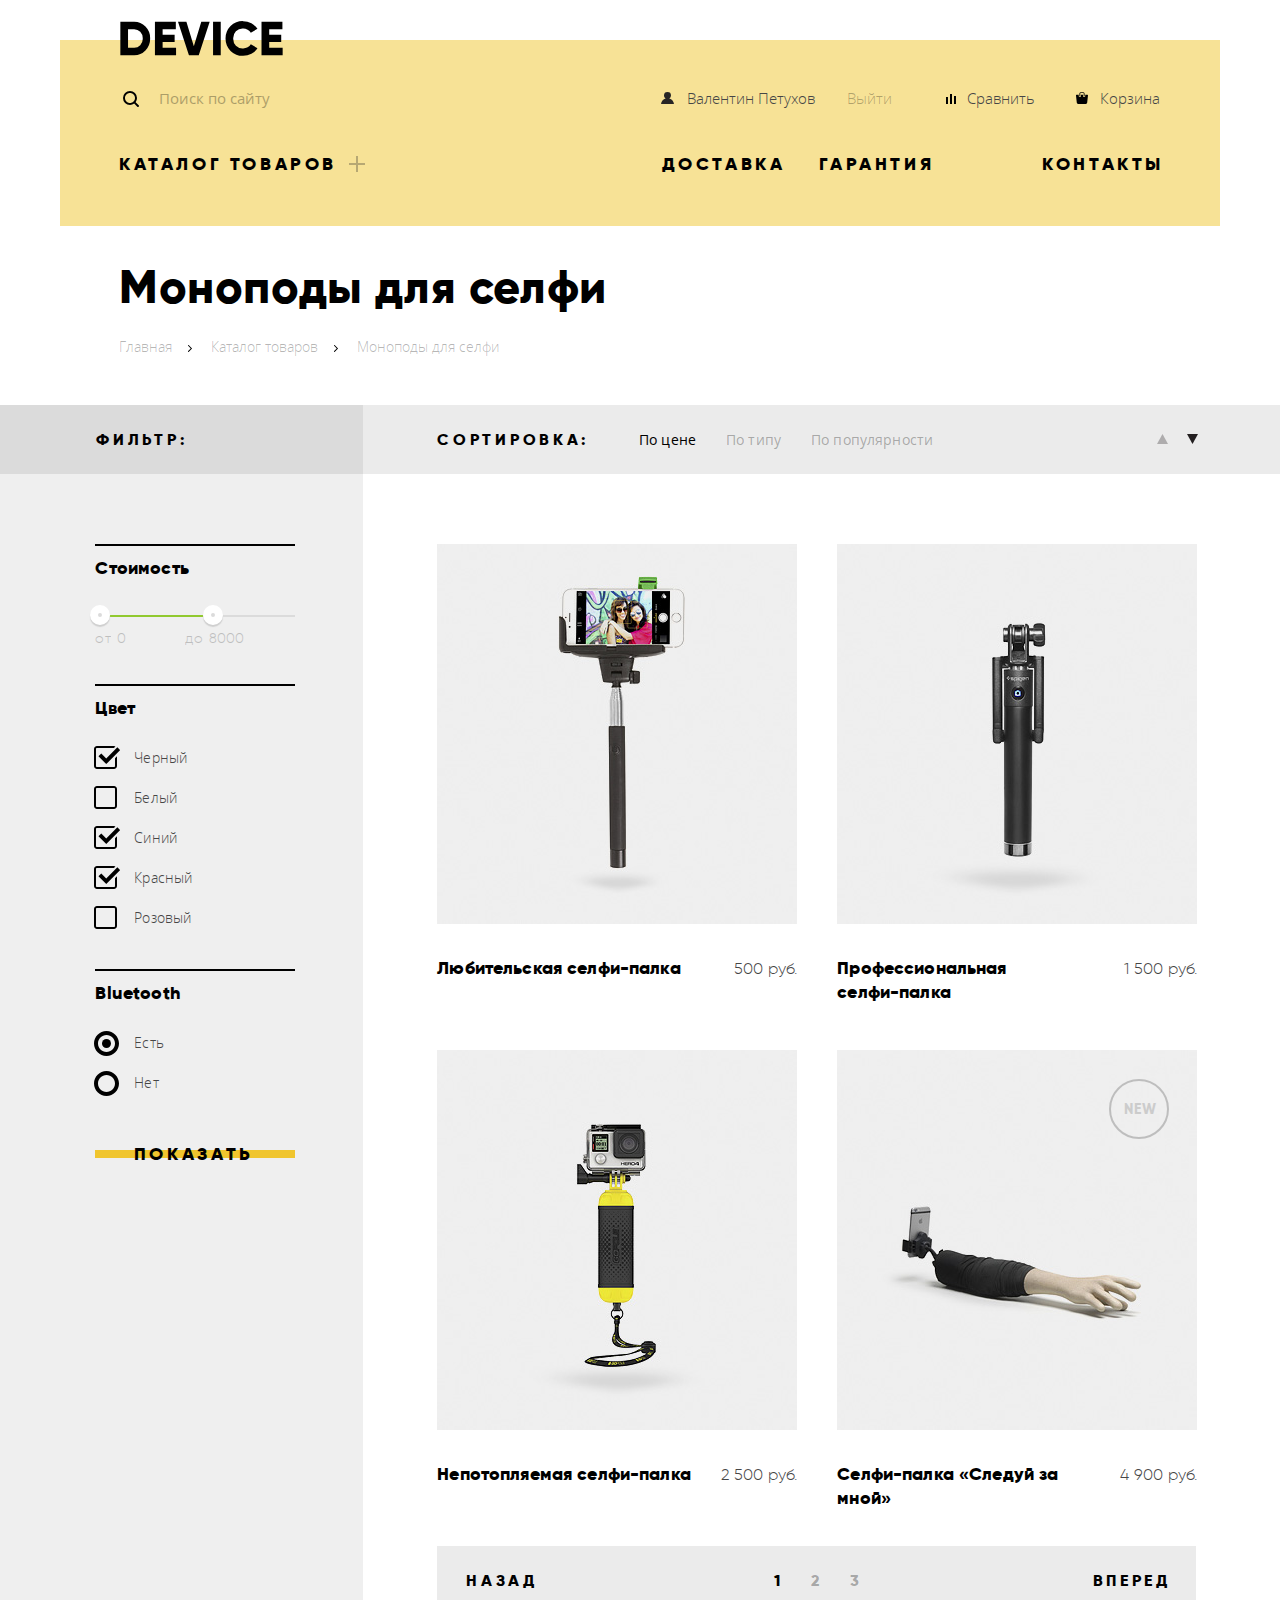
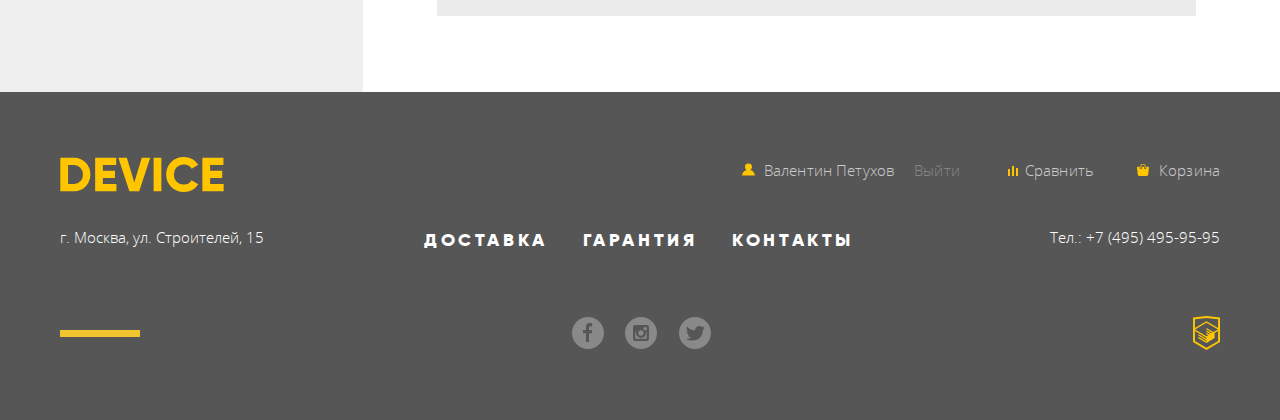
==== commit 083a4ee9: "Исправил ошибку валидации" ====
--- a/catalog.html
+++ b/catalog.html
@@ -199,7 +199,7 @@
           <section class="products">
             <h2 class="visually-hidden">Список товаров</h2>
             <ul class="products-list list">
-              <li clas="products-item">
+              <li class="products-item">
                 <img src="img/item-1.jpg" width="360" height="380" alt="Любительская селфи-палка">
                 <div class="products-links">
                   <button class="products-button button" type="button">В корзину</button>
@@ -210,7 +210,7 @@
                   <span>500 руб.</span>
                 </div>
               </li>
-              <li clas="products-item">
+              <li class="products-item">
                 <img src="img/item-2.jpg" width="360" height="380" alt="Профессиональная селфи-палка">
                 <div class="products-links">
                   <button class="products-button button" type="button">В корзину</button>
@@ -221,7 +221,7 @@
                   <span>1 500 руб.</span>
                 </div>
               </li>
-              <li clas="products-item">
+              <li class="products-item">
                 <img src="img/item-3.jpg" width="360" height="380" alt="Непотопляемая селфи-палка">
                 <div class="products-links">
                   <button class="products-button button" type="button">В корзину</button>
@@ -232,7 +232,7 @@
                   <span>2 500 руб.</span>
                 </div>
               </li>
-              <li clas="products-item new-item">
+              <li class="products-item new-item">
                 <img src="img/item-4.jpg" width="360" height="380" alt="Селфи-палка «Следуй за мной»">
                 <div class="products-links">
                   <button class="products-button button" type="button">В корзину</button>
--- a/css/style.css
+++ b/css/style.css
@@ -1 +1 @@
-@font-face{font-family:"Open Sans";src:url("../fonts/opensans.woff2")format("woff2"),url("../fonts/opensans.woff")format("woff");font-weight:400;font-style:normal}@font-face{font-family:"Open Sans";src:url("../fonts/opensanslight.woff2")format("woff2"),url("../fonts/opensanslight.woff")format("woff");font-weight:300;font-style:normal}@font-face{font-family:"Gilroy";src:url("../fonts/gilroyextrabold.woff2")format("woff2"),url("../fonts/gilroyextrabold.woff")format("woff");font-weight:800;font-style:normal}@font-face{font-family:"Gilroy";src:url("../fonts/gilroylight.woff2")format("woff2"),url("../fonts/gilroylight.woff")format("woff");font-weight:300;font-style:normal}body{box-sizing:border-box;margin:0;padding:0;font-family:"Open Sans",Arial,sans-serif;font-size:15px;line-height:30px;font-weight:300;letter-spacing:0.14px;color:#464646;background-color:#fff}a{text-decoration:none}.button{display:block;width:136px;padding-top:8px;padding-bottom:8px;margin:0;font-family:"Gilroy",Arial,sans-serif;font-weight:800;font-size:18px;letter-spacing:3.7px;line-height:24px;text-align:center;text-transform:uppercase;color:#000;background-image:linear-gradient(to bottom,transparent 16px,#f0c52e 16px,#f0c52e 24px,transparent 24px);background-color:transparent;border:none;cursor:pointer;outline:0}.button:hover,.button:focus{background-image:none;background-color:#f0c52e}.button:active{color:rgba(0,0,0,0.3)}.visually-hidden:not(:focus):not(:active),input[type="checkbox"].visually-hidden,input[type="radio"].visually-hidden{position:absolute;width:1px;height:1px;margin:-1px;border:0;padding:0;white-space:nowrap;clip-path:inset(100%);clip:rect(0 0 0 0);overflow:hidden}.list{padding:0;list-style:none}.wrapper{display:flex;justify-content:center}.container{width:1160px;padding-left:20px;padding-right:20px;margin:0 auto}.main-header-wrapper{display:flex;flex-direction:column;width:1046px;padding-top:21px;padding-left:59px;padding-right:55px;padding-bottom:32px;background-image:linear-gradient(to bottom,#ffffff 40px,#f7e296 40px)}.main-header a:hover,.main-header a:focus{color:rgba(0,0,0,0.6)}.main-header a:active{color:rgba(0,0,0,0.3)}.main-header-wrapper .logo{margin-right:auto;padding-left:1px}.logo:hover,.logo:focus{opacity:0.6;outline:0}.logo:active{opacity:0.3}.search-user-wrapper{display:flex;justify-content:space-between;align-items:baseline}.search-form{padding-left:40px;background-color:transparent;border:none;outline:0}.search{position:relative;display:flex}.search::before{position:absolute;content:"";top:15px;left:4px;width:16px;height:16px;background-color:transparent;background-image:url("../img/search.svg")}.search-form{width:260px;padding-top:14px;padding-bottom:14px;border-bottom:2px solid transparent}.search-form:focus{border-bottom:2px solid #000}.search-form:focus ~ .search-button{display:block}.search-form::-webkit-input-placeholder{color:#000;opacity:0.3}.search-form:-ms-input-placeholder{color:#000;opacity:0.3}.search-form::-moz-placeholder{color:#000;opacity:0.3}.search-form:-moz-placeholder{color:#000;opacity:0.3}.search-form:hover::-webkit-input-placeholder{color:#000;opacity:0.6}.search-form:hover:-ms-input-placeholder{color:#000;opacity:0.6}.search-form:hover::-moz-placeholder{color:#000;opacity:0.6}.search-form:hover:-moz-placeholder{color:#000;opacity:0.6}.search-form:focus::-webkit-input-placeholder{color:#000;opacity:1}.search-form:focus:-ms-input-placeholder{color:#000;opacity:1}.search-form:focus::-moz-placeholder{color:#000;opacity:1}.search-form:focus:-moz-placeholder{color:#000;opacity:1}.search-button{display:none;width:85px;background-color:transparent;border:2px solid #000;outline:none}.search-form:focus ~ .search-button{display:block}.search-button:focus,.search-button:hover{color:#fff;background-color:#000;outline:none}.search-button:active{display:block;color:rgba(255,255,255,0.3);background-color:#000}.main-navigation{position:relative;display:flex;flex-wrap:wrap}.main-navigation a{font-family:"Gilroy",Arial,sans-serif;font-weight:800;font-size:18px;letter-spacing:3.6px;line-height:24px;text-transform:uppercase;color:#000;outline:0}.main-navigation a:hover,.main-navigation a:focus{color:rgba(0,0,0,0.6)}.main-navigation a:active{color:rgba(0,0,0,0.3)}.header-navigation{display:flex;flex-wrap:wrap;width:100%;margin-top:18px;padding:0}.header-navigation > li:not(:first-child){margin-right:34px}.header-navigation > li:last-child{margin-left:74px;margin-right:1px}.header-catalog{margin-right:auto}.header-catalog > a{position:relative;padding-right:28px}.header-catalog > a::after{position:absolute;content:"";bottom:3px;right:0;width:16px;height:16px;background-image:url("../img/plus.svg");background-repeat:no-repeat;opacity:0.3}.header-catalog:hover .add-navigation,.header-catalog:focus .add-navigation{display:flex}.add-navigation{position:absolute;z-index:10;top:48px;left:-59px;display:none;align-content:flex-start;flex-wrap:wrap;width:652px;padding-top:18px;padding-left:58px;padding-right:450px;padding-bottom:34px;background-color:#f7e296}.add-navigation li{min-width:200px}.add-navigation li:nth-child(1),.add-navigation li:nth-child(4),.add-navigation li:nth-child(6){min-width:239px}.add-navigation li:nth-child(5){width:60%}.add-navigation a{padding-top:5px;padding-bottom:5px;padding-left:2px;font-family:"Open Sans",Arial,sans-serif;font-size:15px;font-weight:300;line-height:36px;letter-spacing:0.1px;color:#464646;text-transform:none;outline:0}.user-block{position:relative;display:flex;flex-wrap:wrap;width:499px;padding-right:5px}.user-block li{margin-left:39px;text-align:right}.user-block a{position:relative;padding-left:26px;font-weight:300;letter-spacing:normal;color:#464646;text-transform:none;outline:0}.enter-link::before{position:absolute;content:"";top:4px;left:-1px;width:16px;height:16px;background-image:url("../img/user.svg");background-repeat:no-repeat}.catalog-user .enter-link::before{display:none}.user-block a:hover::before,.user-block a:focus::before{opacity:0.6}.user-block a:focus:active{opacity:0.3}.user-compare a::before{position:absolute;content:"";top:6px;left:5px;width:16px;height:16px;background-image:url("../img/compare.svg");background-repeat:no-repeat}.cart a::before{position:absolute;content:"";top:4px;left:2px;width:16px;height:16px;background-image:url("../img/cart.svg");background-repeat:no-repeat}.user-block .login-logout{min-width:0;margin-left:0;margin-right:auto}.user-block .user-name{padding-right:6px;margin:0}.login-logout .visit{color:rgba(0,0,0,0.3)}.user-block .user-link::before{position:absolute;content:"";top:4px;left:0;width:16px;height:16px;background-image:url("../img/user.svg");background-repeat:no-repeat}.user-block a{line-height:36px}.slider{position:relative;min-height:579px}.slider-list{position:relative;display:flex;width:1080px;padding-top:2px;padding-left:30px;padding-right:50px;margin:0;background-image:linear-gradient(to bottom,#f7e296 113px,#ffffff 113px);overflow:hidden}.slides{position:relative;display:flex;margin-right:50px}.slide-hidden{display:none}.slide-1 img{padding-left:60px;padding-right:125px}.slide-2 img{padding-top:12px;padding-left:86px;padding-right:137px}.slide-3 img{padding-top:66px;padding-right:42px}.slider-content{position:relative;width:510px;padding-top:79px}.slider-content::before{position:absolute;content:"";top:37px;left:1px;width:100px;height:7px;background-color:#fff}.slider-list .slider-content::after{position:absolute;content:"01";top:60px;right:-2px;font-family:"Gilroy",Arial,sans-serif;font-weight:800;font-size:179.2px;color:#fff}.slide-2 .slider-content::after{content:"02"}.slide-3 .slider-content::after{content:"03"}.slider-title{position:relative;z-index:5;margin:0;font-family:"Gilroy",Arial,sans-serif;font-weight:800;font-size:47px;line-height:56px;letter-spacing:0.75px;color:#000}.slider-text{padding-top:4px;padding-right:50px;padding-bottom:28px}.slide-1 .slider-text{padding-right:30px}.slider .button{margin-left:1px;padding-left:44px;padding-right:40px}.slider-radio{position:absolute;top:318px;right:85px}.slider-radio input{}.slider-label{display:inline-block;width:13px;height:13px;margin-right:16px;vertical-align:middle;background-size:12px;background-image:url("../img/slider-button-empty.svg");background-repeat:no-repeat;cursor:pointer}.radio-1:checked ~ .slider-1,.radio-2:checked ~ .slider-2,.radio-3:checked ~ .slider-3{background-image:url("../img/slider-button.svg")}.slider-table{text-align:left;border-spacing:0;padding-top:49px}.slider-table tr:first-child{font-family:"Gilroy",Arial,sans-serif;font-weight:300;font-size:36px;line-height:48px;color:#000}.slider-table .table-bottom{font-size:13px;line-height:32px}.slider-table td{width:157px}.slider-table td:nth-child(2){width:137px}.directory-list{display:flex;flex-wrap:wrap;justify-content:space-between;width:1160px;padding-bottom:36px}.directory-list .popular{position:relative;display:block;width:160px;padding-top:193px;font-family:"Gilroy",Arial,sans-serif;font-weight:800;font-size:18px;line-height:24px;letter-spacing:0.2px;color:#000;outline:0}.popular{background-image:linear-gradient(to bottom,rgba(240,197,46,0.5)160px,transparent 160px)}.popular:before{position:absolute;content:"";top:0;left:0;width:160px;height:160px;background-repeat:no-repeat}.directory-small .directory-text{display:block;padding-right:40px}.popular:hover,.popular:focus{background-image:linear-gradient(to bottom,#f0c52e 160px,transparent 160px)}.popular:active::before{opacity:0.3}.popular:active .popular-text{color:rgba(0,0,0,0.3)}.virtual-reality::before{background-image:url("../img/popular-1.svg");background-position-x:31px;background-position-y:52px}.selfi-monopods::before{background-image:url("../img/popular-2.svg");background-position-x:38px;background-position-y:41px}.action-cameras::before{background-image:url("../img/popular-3.svg");background-position-x:49px;background-position-y:38px}.fitness-bracelets::before{background-image:url("../img/popular-4.svg");background-position-x:28px;background-position-y:50px}.smartwatch::before{background-image:url("../img/popular-5.svg");background-position-x:55px;background-position-y:32px}.quadcopter::before{background-image:url("../img/popular-6.svg");background-position-x:13px;background-position-y:49px}.service-wpapper{margin-bottom:78px;background-image:linear-gradient(to bottom,transparent 130px,#e5e5e5 130px)}.service{display:flex;justify-content:flex-start;width:1160px;min-height:350px;padding-top:15px;padding-bottom:54px}.service-buttons{width:277px;padding-top:95px;margin:0}.button-wrapper{padding-bottom:24px}.service-buttons li{display:block;margin-bottom:24px}.service-buttons .button{width:160px;padding-left:2px}.service-buttons .button:hover,.service-buttons .button:focus{width:160px;padding-right:6px;color:#000;background-image:linear-gradient(to bottom,#f0c52e 0,#f0c52e 100%);background-color:transparent}.service-buttons .checked,.service-buttons .button:active{width:100%;padding-right:122px;color:#f7e184;background-image:none;background-color:#000}.service-popup{min-height:246px;padding-top:61px;padding-left:116px;border-left:7px solid #000}.service-popup li{display:none;justify-content:space-between;width:714px;background-repeat:no-repeat}.service-popup .checked{display:flex}.service-content{width:460px;min-height:200px;padding-top:12px}.service-credit .service-content{width:435px}.service-delivery{background-image:url(../img/delivery.svg);background-position-x:558px;background-position-y:24px}.service-warranty{background-image:url(../img/warranty.svg);background-position-x:100%}.service-credit{background-image:url(../img/credit.svg);background-position-x:534px}.service-popup h3{margin:0;padding-bottom:31px;font-family:"Gilroy",Arial,sans-serif;font-weight:800;font-size:47px;line-height:48px;letter-spacing:1px;text-indent:1px;color:#000}.service-content p{margin:0;letter-spacing:0.3px}.partners{width:1160px;margin-bottom:77px}.partners-list{display:flex;justify-content:space-between}.partners a{position:relative;display:block;width:260px;height:100px}.partners img{opacity:0.2}.partners a::after{position:absolute;content:"";top:0;left:0;display:none;width:260px;height:100px;background-repeat:no-repeat}.logo-1:hover::after,.logo-1:focus::after{display:block;background-image:url("../img/logo-1.png")}.logo-2:hover::after,.logo-2:focus::after{display:block;background-image:url("../img/logo-2.png")}.logo-3:hover::after,.logo-3:focus::after{display:block;background-image:url("../img/logo-3.png")}.logo-4:hover::after,.logo-4:focus::after{display:block;background-image:url("../img/logo-4.png")}.about-contacts-wrapper{display:flex;justify-content:space-between;align-content:flex-start;width:1160px;padding-bottom:82px}.about-us,.contacts{position:relative;width:460px;padding-top:13px}.about-us::before,.contacts::before{position:absolute;content:"";top:0;left:0;width:80px;height:7px;background-color:#000}.contacts{width:561px}.contacts-map{display:block;margin-top:24px;margin-bottom:61px}.about-us h2,.contacts h2{font-family:"Gilroy",Arial,sans-serif;font-weight:800;font-size:47px;line-height:48px;letter-spacing:0;color:#000;margin-bottom:43px}.about-us p,.contacts p{margin-bottom:30px;letter-spacing:-0.2px}.about-us-list{padding-top:36px;margin-bottom:55px}.about-us-list li{position:relative;padding-left:35px;font-family:"Gilroy",Arial,sans-serif;font-weight:800;font-size:16px;line-height:40px;letter-spacing:0.2px;color:#000}.about-us-list li::before{position:absolute;content:"";top:16px;left:1px;width:4px;height:4px;border:2px solid #e5e5e5;border-radius:50%}.contacts-map img{padding-top:9px}.about-us .button{width:256px;padding-left:4px}.contacts .button{width:256px;padding-left:3px;margin-left:1px}.footer{display:flex;justify-content:center;color:#fff;background-color:#565656}.footer-wrapper{display:flex;flex-direction:column;width:1160px;padding-left:20px;padding-right:20px}.footer a{color:inherit;outline:0}.footer-top{display:flex;justify-content:space-between;margin-top:48px}.footer-top .logo{margin-top:17px;fill:#ffc600}.footer-top .logo:hover,.footer-top .logo:focus{opacity:0.6}.footer-top .logo:active{opacity:0.3}.footer-user-block{display:flex;flex-wrap:wrap}.footer-user-block svg{position:absolute;fill:#FFC600;left:-22px;top:3px}.footer-compare svg{top:6px;left:-17px}.footer-cart svg{top:4px}.footer-user-block li{text-align:right;padding-left:30px;margin-left:35px}.footer-user-block .login-logout{padding-left:20px;margin-left:0;margin-right:auto}.footer-user-block a{position:relative;color:rgba(255,255,255,0.7)}.user-link:hover,.user-link:focus{color:#fff}.user-link:hover svg,.user-link:focus svg{opacity:0.6}.user-link:active{color:rgba(255,255,255,0.3)}.user-link:active svg{opacity:0.3}.footer-user-block .visit{color:rgba(255,255,255,0.3)}.footer-middle{display:flex;margin-top:6px;letter-spacing:0}.footer-navigation{display:flex;flex-wrap:wrap;justify-content:space-between;width:430px;padding-top:3px;padding-right:36px;margin-left:auto;margin-right:auto}.footer-navigation a{font-family:"Gilroy",Arial,sans-serif;font-weight:800;font-size:18px;line-height:24px;letter-spacing:3.6px;text-transform:uppercase;color:#fff}.footer-navigation a:hover,.footer-navigation a:focus{opacity:0.6}.footer-navigation a:active{opacity:0.3}.footer-phone{margin-top:15px}.footer-bottom{position:relative;display:flex;align-items:center;padding-left:80px;margin-top:32px;margin-bottom:56px}.footer-bottom::before{position:absolute;content:"";left:0;width:80px;height:7px;background-color:#f0c52e}.footer-social{display:flex;flex-wrap:wrap;justify-content:space-around;width:160px;margin-left:auto;margin-right:auto}.footer-social a{display:block;width:32px;height:32px;background-repeat:no-repeat;opacity:0.3}.facebook-link{background-image:url("../img/fb.svg")}.instagram-link{background-image:url("../img/instagram.svg")}.twitter-link{background-image:url("../img/twitter.svg")}.htmlacademy-logo{width:27px;height:35px;margin-left:50px;background-image:url("../img/logo-html.svg");background-repeat:no-repeat}.footer-social a:hover,.footer-social a:focus{opacity:0.6}.footer-social a:active{opacity:0.1}.footer-bottom > a:hover,.footer-bottom > a:focus{opacity:0.6}.footer-bottom > a:active{opacity:0.3}.popup{position:absolute;left:50%;z-index:30;display:none;background-color:#fff;box-shadow:0 10px 20px rgba(4,6,6,0.2);transform:translate(-50%,0)}.map-popup{top:1853px;height:559px}.write-us-popup{top:1057px;padding:75px 100px;width:760px;min-height:403px}.write-us-form{font-family:"Gilroy",Arial,sans-serif;font-weight:800;font-size:18px;line-height:24px;color:#000}.write-us-form input:invalid{background-color:#edb5b5;opacity:0.5}.write-us-form p:not(.write-us-text){display:inline-block;width:360px;vertical-align:bottom}.write-us-form p:first-child{margin-right:34px}.write-us-text{width:756px;margin:0}.write-us-text label{padding-top:16px;text-indent:1px}.write-us-text textarea{resize:none;overflow:auto}.write-us-form input{width:100%;min-height:46px;text-decoration:none}.write-us-form label{display:block;padding-bottom:8px}.write-us-form input,.write-us-form textarea{font-size:14px;line-height:18px;text-indent:20px;background-color:#f2f2f2;border:none;outline:0}.write-us-text textarea{width:100%;min-height:150px;line-height:50px}.write-us-form input::-webkit-input-placeholder,.write-us-form textarea::-webkit-input-placeholder{text-indent:20px;opacity:0.4}.write-us-form input:-ms-input-placeholder,.write-us-form textarea:-ms-input-placeholder{opacity:0.4}.write-us-form input::-moz-placeholder,.write-us-form textarea::-moz-placeholder{opacity:0.4}.write-us-form input:-moz-placeholder,.write-us-form textarea:-moz-placeholder{opacity:0.4}.write-us-form input:hover,.write-us-form textarea:hover{background-color:#eaeaea}.write-us-form input:focus,.write-us-form textarea:focus{background-color:transparent;outline:2px solid #f7e296}.write-us-form input:invalid{background-color:rgba(237,181,181,0.5)}.write-us-form button{width:200px;margin-top:36px}.form-submission a:hover,.form-submission a:focus{background-color:#f0c52e}.form-submission a:active{color:rgba(0,0,0,0.3)}.button-close{position:absolute;top:22px;right:22px;width:55px;height:55px;background-color:#f0c52e;border:0;border-radius:50%;cursor:pointer;opacity:0.5;outline:none}.button-close::before,.button-close::after{position:absolute;content:"";top:26px;right:13px;width:29px;height:2px;background-color:#fff}.button-close::before{transform:rotate(45deg)}.button-close::after{transform:rotate(-45deg)}.button-close:hover{opacity:1}.button-close:active{opacity:0.3}.breadcrumbs-container{display:flex;flex-direction:column;align-items:center;width:100%;margin-top:35px;margin-bottom:32px}.breadcrumbs-wrapper{display:flex;flex-direction:column;padding-left:59px;width:1101px}.main-title{padding-top:2px;margin:0;font-family:"Gilroy",Arial,sans-serif;font-weight:800;font-size:47px;line-height:48px;letter-spacing:0.6px;color:#000}.breadcrumbs{display:flex;margin-top:24px}.breadcrumbs{display:flex;flex-wrap:wrap;max-width:1030px}.breadcrumbs a,.breadcrumbs{font-size:14px;line-height:24px;letter-spacing:0;color:rgba(0,0,0,0.3);outline:0}.breadcrumbs li{position:relative;margin-right:39px}.breadcrumbs li:not(:last-child)::after{position:absolute;content:"";top:10px;right:-23px;width:7px;height:7px;background-image:url("../img/nav-arrow.svg");background-repeat:no-repeat}.breadcrumbs a:hover,.breadcrumbs a:focus{color:rgba(0,0,0,0.6)}.breadcrumbs a:active{color:rgba(0,0,0,0.1)}.catalog-wrapper{display:flex;justify-content:center}.filter-wrapper{display:flex;flex-direction:column;flex-grow:5}.filter-header,.catalog-wrapper h2{margin:0;font-family:"Gilroy",Arial,sans-serif;font-weight:800;font-size:16px;line-height:24px;letter-spacing:3.7px;text-transform:uppercase;color:#000}.filter-header{display:flex;justify-content:flex-end;padding-right:67px;background-color:#dbdbdb}.filter-header p{width:200px;padding-top:23px;padding-bottom:22px;margin:0}.form-wrapper{display:flex;justify-content:flex-end;height:100%;padding-top:70px;padding-right:68px;background-color:#efefef}.filter-form{width:200px}.filter-form fieldset{position:relative;margin:0;margin-bottom:25px;padding:0;font-family:"Gilroy",Arial,sans-serif;font-weight:800;font-size:18px;line-height:24px;letter-spacing:0.18px;color:#000;border:none}.fieldset-header{position:relative;padding-top:12px}.filter-form .cost{margin-bottom:45px}.cost-header{position:relative;padding-top:12px}.filter-form .fieldset-header::before,.filter-form .cost-header::before{position:absolute;content:"";top:0;left:0;width:200px;height:2px;background-color:#000}.filter-form li{position:relative;padding-left:39px;font-family:"Open Sans",Arial,sans-serif;font-size:14px;line-height:40px;font-weight:300;letter-spacing:0.14px;color:#464646}.range-controls{position:relative;min-height:34px;padding-top:15px;padding-bottom:10px}.range-controls .scale{height:2px;margin-top:20px;background-color:#dbdbdb}.toggle-min,.toggle-max{position:absolute;top:25px;left:-5px}.toggle{position:relative;z-index:1;display:block;width:10px;height:10px;padding:2px;margin:0;background-color:#dbdbdb;border:8px solid #fff;border-radius:50%;box-shadow:0 2px 1px 0 #cfcfcf;cursor:pointer}.price-wrapper{position:absolute;left:5px;top:8px;display:flex;box-sizing:border-box;align-items:baseline;padding-top:12px}.toggle-max{left:108px}.toggle-max .price-wrapper{left:-18px}.price-wrapper input{width:50px}.price-wrapper label{padding-right:4px}.price-wrapper input,.price-wrapper label{font:inherit;font-weight:300;font-size:14px;line-height:24px;border:none;background-color:transparent;opacity:0.2}.toggle:hover,.toggle:focus{border:9px solid #ffffff}.range-controls .bar{height:2px;background:#91c92f}.filter-form .bluetooth{margin-bottom:13px}.filter-form input{position:relative;outline:0}.color-checkbox{padding-top:18px;padding-bottom:6px;margin:0}.checkbox-label::before{position:absolute;content:"";top:8px;left:-1px;display:block;width:26px;height:25px;background-image:url("../img/checkbox-off.svg");background-repeat:no-repeat}.radio-label::before{position:absolute;content:"";top:8px;left:-1px;display:block;width:25px;height:25px;background-image:url("../img/radio-off.svg");background-repeat:no-repeat}.filter-label{cursor:pointer}.filter-input:focus ~ .filter-label,.filter-input:focus ~ .filter-label::before,.filter-label:hover,.filter-label:checked,.filter-label:hover::before{color:rgba(0,0,0,0.6);opacity:0.6}.filter-label:active,.filter-label:active::before{color:#000;opacity:1}.filter-input:checked ~ .filter-label{opacity:1}.filter-input:disabled ~ .filter-label{opacity:0.25}.color-input:checked ~ .checkbox-label::before{background-image:url("../img/checkbox-on.svg")}.bluetooth-input:checked ~ .radio-label::before{background-image:url("../img/radio-on.svg")}.filter-form .button{width:100%;padding-left:3px}.catalog-container{display:flex;flex-direction:column;flex-grow:4.3}.sort-wrapper{padding-left:74px;background-color:#ebebeb}.sort{display:flex;align-items:baseline}.sort-list{display:flex;flex-wrap:wrap;align-items:center;width:589px;padding-top:19px;padding-bottom:20px;margin:0;margin-left:20px}.sort-up{margin-left:auto}.sort-down{width:11px;margin-left:15px}.sort-list a{min-height:11px;min-width:11px;margin-left:30px;font-weight:400;font-size:14px;line-height:24px;color:rgba(0,0,0,0.3);outline:0}.sort-arrow a{display:block;width:15px;height:15px;margin:0;background-repeat:no-repeat;background-position:0;opacity:0.3}.sort-up a{background-image:url("../img/icon-up-dir.svg")}.sort-down a{background-image:url("../img/icon-down-dir.svg")}.sort-up a:hover,.sort-down a:hover,.sort-up a:focus,.sort-down a:focus{opacity:0.6}.sort-up a:active,.sort-down a:active{opacity:1}.sort-list a:hover,.sort-list a:focus{color:rgba(0,0,0,0.6)}.sort-up a:active,.sort-down a:active,.sort-list a:active,.sort-list .active,.sort-up .active,.sort-down .active{color:#000;opacity:1}.products{width:760px;margin-top:60px;margin-left:74px}.products-list{display:flex;flex-wrap:wrap;justify-content:space-between;margin:0}.products-list li{position:relative;width:360px;padding-top:10px;padding-bottom:36px}.products-links{position:absolute;top:10px;display:none;padding-top:172px;padding-left:80px;width:280px;height:210px;background-color:rgba(255,255,255,0.3)}.products-item:hover .products-links{display:block}.products-list .new-item::before{box-sizing:border-box;position:absolute;content:"new";top:39px;right:28px;display:block;width:60px;height:60px;font-family:"Gilroy",Arial,sans-serif;font-weight:800;font-size:14px;line-height:58px;text-indent:2px;text-align:center;letter-spacing:0.9px;text-transform:uppercase;border:2px solid #000;border-radius:50%;opacity:0.2}.products-button{display:block;width:200px}.products-compare{position:absolute;top:225px;left:103px;display:block;font-family:"Open Sans",Arial,sans-serif;font-size:13px;cursor:pointer}.description-wrapper{display:flex;justify-content:space-between;padding-top:23px}.products-list a{font-family:"Gilroy",Arial,sans-serif;font-weight:800;font-size:18px;line-height:24px;color:#000;outline:0;width:255px}.products-list span:not(.small-text){font-family:"Gilroy",Arial,sans-serif;font-weight:300;font-size:16px;line-height:24px;letter-spacing:0.2px;text-align:right;color:#464646;width:100px;padding-top:1px}.small-text{display:inline-block;width:179px;vertical-align:bottom}.compare{font-size:13px;line-height:20px;color:rgba(0,0,0,0.5);background-color:transparent;border:none;outline:0}.compare:hover,.compare:focus{color:#000}.compare:active{color:rgba(0,0,0,0.2)}.pagination{display:flex;justify-content:left;width:758px;padding-right:1px;margin-top:0;margin-bottom:76px;background-color:#ebebeb}.pagination a{display:block;padding-top:23px;padding-bottom:23px;font-family:"Gilroy",Arial,sans-serif;font-weight:800;font-size:16px;line-height:24px;letter-spacing:3.6px;text-align:center;text-transform:uppercase;outline:0}.number-wrapper{display:flex;flex-wrap:wrap;justify-content:center;max-width:455px}.back-button{padding-right:10px;margin-right:auto}.forward-button{margin-left:auto}.pagination-button{padding-left:25px;padding-right:25px}.pagination .pagination-button:first-child{padding-left:29px}.pagination .pagination-button{color:#000}.pagination .pagination-button:hover,.pagination .pagination-button:focus{background-color:#d9d9d9}.pagination .pagination-button:active{color:rgba(0,0,0,0.3)}.page-number{margin-left:14px;margin-right:13px;color:rgba(0,0,0,0.3)}.page-number:hover,.page-number:focus{color:rgba(0,0,0,0.6)}.page-number:active,.active{color:#000}+@font-face{font-family:"Open Sans";src:url("../fonts/opensans.woff2")format("woff2"),url("../fonts/opensans.woff")format("woff");font-weight:400;font-style:normal}@font-face{font-family:"Open Sans";src:url("../fonts/opensanslight.woff2")format("woff2"),url("../fonts/opensanslight.woff")format("woff");font-weight:300;font-style:normal}@font-face{font-family:"Gilroy";src:url("../fonts/gilroyextrabold.woff2")format("woff2"),url("../fonts/gilroyextrabold.woff")format("woff");font-weight:800;font-style:normal}@font-face{font-family:"Gilroy";src:url("../fonts/gilroylight.woff2")format("woff2"),url("../fonts/gilroylight.woff")format("woff");font-weight:300;font-style:normal}body{box-sizing:border-box;margin:0;padding:0;font-family:"Open Sans",Arial,sans-serif;font-size:15px;line-height:30px;font-weight:300;letter-spacing:0.14px;color:#464646;background-color:#fff}a{text-decoration:none}.button{display:block;width:136px;padding-top:8px;padding-bottom:8px;margin:0;font-family:"Gilroy",Arial,sans-serif;font-weight:800;font-size:18px;letter-spacing:3.7px;line-height:24px;text-align:center;text-transform:uppercase;color:#000;background-image:linear-gradient(to bottom,transparent 16px,#f0c52e 16px,#f0c52e 24px,transparent 24px);background-color:transparent;border:none;cursor:pointer;outline:0}.button:hover,.button:focus{background-image:none;background-color:#f0c52e}.button:active{color:rgba(0,0,0,0.3)}.visually-hidden:not(:focus):not(:active),input[type="checkbox"].visually-hidden,input[type="radio"].visually-hidden{position:absolute;width:1px;height:1px;margin:-1px;border:0;padding:0;white-space:nowrap;clip-path:inset(100%);clip:rect(0 0 0 0);overflow:hidden}.list{padding:0;list-style:none}.wrapper{display:flex;justify-content:center}.container{width:1160px;padding-left:20px;padding-right:20px;margin:0 auto}.main-header-wrapper{display:flex;flex-direction:column;width:1046px;padding-top:21px;padding-left:59px;padding-right:55px;padding-bottom:32px;background-image:linear-gradient(to bottom,#ffffff 40px,#f7e296 40px)}.main-header a:hover,.main-header a:focus{color:rgba(0,0,0,0.6)}.main-header a:active{color:rgba(0,0,0,0.3)}.main-header-wrapper .logo{margin-right:auto;padding-left:1px}.logo:hover,.logo:focus{opacity:0.6;outline:0}.logo:active{opacity:0.3}.search-user-wrapper{display:flex;justify-content:space-between;align-items:baseline}.search-form{padding-left:40px;background-color:transparent;border:none;outline:0}.search{position:relative;display:flex}.search::before{position:absolute;content:"";top:15px;left:4px;width:16px;height:16px;background-color:transparent;background-image:url("../img/search.svg")}.search-form{width:260px;padding-top:14px;padding-bottom:14px;border-bottom:2px solid transparent}.search-form:focus{border-bottom:2px solid #000}.search-form:focus ~ .search-button{display:block}.search-form::-webkit-input-placeholder{color:#000;opacity:0.3}.search-form:-ms-input-placeholder{color:#000;opacity:0.3}.search-form::-moz-placeholder{color:#000;opacity:0.3}.search-form:-moz-placeholder{color:#000;opacity:0.3}.search-form:hover::-webkit-input-placeholder{color:#000;opacity:0.6}.search-form:hover:-ms-input-placeholder{color:#000;opacity:0.6}.search-form:hover::-moz-placeholder{color:#000;opacity:0.6}.search-form:hover:-moz-placeholder{color:#000;opacity:0.6}.search-form:focus::-webkit-input-placeholder{color:#000;opacity:1}.search-form:focus:-ms-input-placeholder{color:#000;opacity:1}.search-form:focus::-moz-placeholder{color:#000;opacity:1}.search-form:focus:-moz-placeholder{color:#000;opacity:1}.search-button{display:none;width:85px;background-color:transparent;border:2px solid #000;outline:none}.search-form:focus ~ .search-button{display:block}.search-button:focus,.search-button:hover{color:#fff;background-color:#000;outline:none}.search-button:active{display:block;color:rgba(255,255,255,0.3);background-color:#000}.main-navigation{position:relative;display:flex;flex-wrap:wrap}.main-navigation a{font-family:"Gilroy",Arial,sans-serif;font-weight:800;font-size:18px;letter-spacing:3.6px;line-height:24px;text-transform:uppercase;color:#000;outline:0}.main-navigation a:hover,.main-navigation a:focus{color:rgba(0,0,0,0.6)}.main-navigation a:active{color:rgba(0,0,0,0.3)}.header-navigation{display:flex;flex-wrap:wrap;width:100%;margin-top:18px;padding:0}.header-navigation > li:not(:first-child){margin-right:34px}.header-navigation > li:last-child{margin-left:74px;margin-right:1px}.header-catalog{margin-right:auto}.header-catalog > a{position:relative;padding-right:28px}.header-catalog > a::after{position:absolute;content:"";bottom:3px;right:0;width:16px;height:16px;background-image:url("../img/plus.svg");background-repeat:no-repeat;opacity:0.3}.header-catalog:hover .add-navigation,.header-catalog:focus .add-navigation{display:flex}.add-navigation{position:absolute;z-index:10;top:48px;left:-59px;display:none;align-content:flex-start;flex-wrap:wrap;width:652px;padding-top:18px;padding-left:58px;padding-right:450px;padding-bottom:34px;background-color:#f7e296}.add-navigation li{min-width:200px}.add-navigation li:nth-child(1),.add-navigation li:nth-child(4),.add-navigation li:nth-child(6){min-width:239px}.add-navigation li:nth-child(5){width:60%}.add-navigation a{padding-top:5px;padding-bottom:5px;padding-left:2px;font-family:"Open Sans",Arial,sans-serif;font-size:15px;font-weight:300;line-height:36px;letter-spacing:0.1px;color:#464646;text-transform:none;outline:0}.user-block{position:relative;display:flex;flex-wrap:wrap;width:499px;padding-right:5px}.user-block li{margin-left:39px;text-align:right}.user-block a{position:relative;padding-left:26px;font-weight:300;letter-spacing:normal;color:#464646;text-transform:none;outline:0}.enter-link::before{position:absolute;content:"";top:4px;left:-1px;width:16px;height:16px;background-image:url("../img/user.svg");background-repeat:no-repeat}.catalog-user .enter-link::before{display:none}.user-block a:hover::before,.user-block a:focus::before{opacity:0.6}.user-block a:focus:active{opacity:0.3}.user-compare a::before{position:absolute;content:"";top:6px;left:5px;width:16px;height:16px;background-image:url("../img/compare.svg");background-repeat:no-repeat}.cart a::before{position:absolute;content:"";top:4px;left:2px;width:16px;height:16px;background-image:url("../img/cart.svg");background-repeat:no-repeat}.user-block .login-logout{min-width:0;margin-left:0;margin-right:auto}.user-block .user-name{padding-right:6px;margin:0}.login-logout .visit{color:rgba(0,0,0,0.3)}.user-block .user-link::before{position:absolute;content:"";top:4px;left:0;width:16px;height:16px;background-image:url("../img/user.svg");background-repeat:no-repeat}.user-block a{line-height:36px}.slider{position:relative;min-height:579px}.slider-list{position:relative;display:flex;width:1080px;padding-top:2px;padding-left:30px;padding-right:50px;margin:0;background-image:linear-gradient(to bottom,#f7e296 113px,#ffffff 113px);overflow:hidden}.slides{position:relative;display:flex;margin-right:50px}.slide-hidden{display:none}.slide-1 img{padding-left:60px;padding-right:125px}.slide-2 img{padding-top:12px;padding-left:86px;padding-right:137px}.slide-3 img{padding-top:66px;padding-right:42px}.slider-content{position:relative;width:510px;padding-top:79px}.slider-content::before{position:absolute;content:"";top:37px;left:1px;width:100px;height:7px;background-color:#fff}.slider-list .slider-content::after{position:absolute;content:"01";top:60px;right:-2px;font-family:"Gilroy",Arial,sans-serif;font-weight:800;font-size:179.2px;color:#fff}.slide-2 .slider-content::after{content:"02"}.slide-3 .slider-content::after{content:"03"}.slider-title{position:relative;z-index:5;margin:0;font-family:"Gilroy",Arial,sans-serif;font-weight:800;font-size:47px;line-height:56px;letter-spacing:0.75px;color:#000}.slider-text{padding-top:4px;padding-right:50px;padding-bottom:28px}.slide-1 .slider-text{padding-right:30px}.slider .button{margin-left:1px;padding-left:44px;padding-right:40px}.slider-radio{position:absolute;top:318px;right:85px}.slider-label{display:inline-block;width:13px;height:13px;margin-right:16px;vertical-align:middle;background-size:12px;background-image:url("../img/slider-button-empty.svg");background-repeat:no-repeat;cursor:pointer}.radio-1:checked ~ .slider-1,.radio-2:checked ~ .slider-2,.radio-3:checked ~ .slider-3{background-image:url("../img/slider-button.svg")}.slider-table{text-align:left;border-spacing:0;padding-top:49px}.slider-table tr:first-child{font-family:"Gilroy",Arial,sans-serif;font-weight:300;font-size:36px;line-height:48px;color:#000}.slider-table .table-bottom{font-size:13px;line-height:32px}.slider-table td{width:157px}.slider-table td:nth-child(2){width:137px}.directory-list{display:flex;flex-wrap:wrap;justify-content:space-between;width:1160px;padding-bottom:36px}.directory-list .popular{position:relative;display:block;width:160px;padding-top:193px;font-family:"Gilroy",Arial,sans-serif;font-weight:800;font-size:18px;line-height:24px;letter-spacing:0.2px;color:#000;outline:0}.popular{background-image:linear-gradient(to bottom,rgba(240,197,46,0.5)160px,transparent 160px)}.popular:before{position:absolute;content:"";top:0;left:0;width:160px;height:160px;background-repeat:no-repeat}.directory-small .directory-text{display:block;padding-right:40px}.popular:hover,.popular:focus{background-image:linear-gradient(to bottom,#f0c52e 160px,transparent 160px)}.popular:active::before{opacity:0.3}.popular:active .popular-text{color:rgba(0,0,0,0.3)}.virtual-reality::before{background-image:url("../img/popular-1.svg");background-position-x:31px;background-position-y:52px}.selfi-monopods::before{background-image:url("../img/popular-2.svg");background-position-x:38px;background-position-y:41px}.action-cameras::before{background-image:url("../img/popular-3.svg");background-position-x:49px;background-position-y:38px}.fitness-bracelets::before{background-image:url("../img/popular-4.svg");background-position-x:28px;background-position-y:50px}.smartwatch::before{background-image:url("../img/popular-5.svg");background-position-x:55px;background-position-y:32px}.quadcopter::before{background-image:url("../img/popular-6.svg");background-position-x:13px;background-position-y:49px}.service-wpapper{margin-bottom:78px;background-image:linear-gradient(to bottom,transparent 130px,#e5e5e5 130px)}.service{display:flex;justify-content:flex-start;width:1160px;min-height:350px;padding-top:15px;padding-bottom:54px}.service-buttons{width:277px;padding-top:95px;margin:0}.button-wrapper{padding-bottom:24px}.service-buttons li{display:block;margin-bottom:24px}.service-buttons .button{width:160px;padding-left:2px}.service-buttons .button:hover,.service-buttons .button:focus{width:160px;padding-right:6px;color:#000;background-image:linear-gradient(to bottom,#f0c52e 0,#f0c52e 100%);background-color:transparent}.service-buttons .checked,.service-buttons .button:active{width:100%;padding-right:122px;color:#f7e184;background-image:none;background-color:#000}.service-popup{min-height:246px;padding-top:61px;padding-left:116px;border-left:7px solid #000}.service-popup li{display:none;justify-content:space-between;width:714px;background-repeat:no-repeat}.service-popup .checked{display:flex}.service-content{width:460px;min-height:200px;padding-top:12px}.service-credit .service-content{width:435px}.service-delivery{background-image:url(../img/delivery.svg);background-position-x:558px;background-position-y:24px}.service-warranty{background-image:url(../img/warranty.svg);background-position-x:100%}.service-credit{background-image:url(../img/credit.svg);background-position-x:534px}.service-popup h3{margin:0;padding-bottom:31px;font-family:"Gilroy",Arial,sans-serif;font-weight:800;font-size:47px;line-height:48px;letter-spacing:1px;text-indent:1px;color:#000}.service-content p{margin:0;letter-spacing:0.3px}.partners{width:1160px;margin-bottom:77px}.partners-list{display:flex;justify-content:space-between}.partners a{position:relative;display:block;width:260px;height:100px}.partners img{opacity:0.2}.partners a::after{position:absolute;content:"";top:0;left:0;display:none;width:260px;height:100px;background-repeat:no-repeat}.logo-1:hover::after,.logo-1:focus::after{display:block;background-image:url("../img/logo-1.png")}.logo-2:hover::after,.logo-2:focus::after{display:block;background-image:url("../img/logo-2.png")}.logo-3:hover::after,.logo-3:focus::after{display:block;background-image:url("../img/logo-3.png")}.logo-4:hover::after,.logo-4:focus::after{display:block;background-image:url("../img/logo-4.png")}.about-contacts-wrapper{display:flex;justify-content:space-between;align-content:flex-start;width:1160px;padding-bottom:82px}.about-us,.contacts{position:relative;width:460px;padding-top:13px}.about-us::before,.contacts::before{position:absolute;content:"";top:0;left:0;width:80px;height:7px;background-color:#000}.contacts{width:561px}.contacts-map{display:block;margin-top:24px;margin-bottom:61px}.about-us h2,.contacts h2{font-family:"Gilroy",Arial,sans-serif;font-weight:800;font-size:47px;line-height:48px;letter-spacing:0;color:#000;margin-bottom:43px}.about-us p,.contacts p{margin-bottom:30px;letter-spacing:-0.2px}.about-us-list{padding-top:36px;margin-bottom:55px}.about-us-list li{position:relative;padding-left:35px;font-family:"Gilroy",Arial,sans-serif;font-weight:800;font-size:16px;line-height:40px;letter-spacing:0.2px;color:#000}.about-us-list li::before{position:absolute;content:"";top:16px;left:1px;width:4px;height:4px;border:2px solid #e5e5e5;border-radius:50%}.contacts-map img{padding-top:9px}.about-us .button{width:256px;padding-left:4px}.contacts .button{width:256px;padding-left:3px;margin-left:1px}.footer{display:flex;justify-content:center;color:#fff;background-color:#565656}.footer-wrapper{display:flex;flex-direction:column;width:1160px;padding-left:20px;padding-right:20px}.footer a{color:inherit;outline:0}.footer-top{display:flex;justify-content:space-between;margin-top:48px}.footer-top .logo{margin-top:17px;fill:#ffc600}.footer-top .logo:hover,.footer-top .logo:focus{opacity:0.6}.footer-top .logo:active{opacity:0.3}.footer-user-block{display:flex;flex-wrap:wrap}.footer-user-block svg{position:absolute;fill:#FFC600;left:-22px;top:3px}.footer-compare svg{top:6px;left:-17px}.footer-cart svg{top:4px}.footer-user-block li{text-align:right;padding-left:30px;margin-left:35px}.footer-user-block .login-logout{padding-left:20px;margin-left:0;margin-right:auto}.footer-user-block a{position:relative;color:rgba(255,255,255,0.7)}.user-link:hover,.user-link:focus{color:#fff}.user-link:hover svg,.user-link:focus svg{opacity:0.6}.user-link:active{color:rgba(255,255,255,0.3)}.user-link:active svg{opacity:0.3}.footer-user-block .visit{color:rgba(255,255,255,0.3)}.footer-middle{display:flex;margin-top:6px;letter-spacing:0}.footer-navigation{display:flex;flex-wrap:wrap;justify-content:space-between;width:430px;padding-top:3px;padding-right:36px;margin-left:auto;margin-right:auto}.footer-navigation a{font-family:"Gilroy",Arial,sans-serif;font-weight:800;font-size:18px;line-height:24px;letter-spacing:3.6px;text-transform:uppercase;color:#fff}.footer-navigation a:hover,.footer-navigation a:focus{opacity:0.6}.footer-navigation a:active{opacity:0.3}.footer-phone{margin-top:15px}.footer-bottom{position:relative;display:flex;align-items:center;padding-left:80px;margin-top:32px;margin-bottom:56px}.footer-bottom::before{position:absolute;content:"";left:0;width:80px;height:7px;background-color:#f0c52e}.footer-social{display:flex;flex-wrap:wrap;justify-content:space-around;width:160px;margin-left:auto;margin-right:auto}.footer-social a{display:block;width:32px;height:32px;background-repeat:no-repeat;opacity:0.3}.facebook-link{background-image:url("../img/fb.svg")}.instagram-link{background-image:url("../img/instagram.svg")}.twitter-link{background-image:url("../img/twitter.svg")}.htmlacademy-logo{width:27px;height:35px;margin-left:50px;background-image:url("../img/logo-html.svg");background-repeat:no-repeat}.footer-social a:hover,.footer-social a:focus{opacity:0.6}.footer-social a:active{opacity:0.1}.footer-bottom > a:hover,.footer-bottom > a:focus{opacity:0.6}.footer-bottom > a:active{opacity:0.3}.popup{position:absolute;left:50%;z-index:30;display:none;background-color:#fff;box-shadow:0 10px 20px rgba(4,6,6,0.2);transform:translate(-50%,0)}.map-popup{top:1853px;height:559px}.write-us-popup{top:1057px;padding:75px 100px;width:760px;min-height:403px}.write-us-form{font-family:"Gilroy",Arial,sans-serif;font-weight:800;font-size:18px;line-height:24px;color:#000}.write-us-form input:invalid{background-color:#edb5b5;opacity:0.5}.write-us-form p:not(.write-us-text){display:inline-block;width:360px;vertical-align:bottom}.write-us-form p:first-child{margin-right:34px}.write-us-text{width:756px;margin:0}.write-us-text label{padding-top:16px;text-indent:1px}.write-us-text textarea{resize:none;overflow:auto}.write-us-form input{width:100%;min-height:46px;text-decoration:none}.write-us-form label{display:block;padding-bottom:8px}.write-us-form input,.write-us-form textarea{font-size:14px;line-height:18px;text-indent:20px;background-color:#f2f2f2;border:none;outline:0}.write-us-text textarea{width:100%;min-height:150px;line-height:50px}.write-us-form input::-webkit-input-placeholder,.write-us-form textarea::-webkit-input-placeholder{text-indent:20px;opacity:0.4}.write-us-form input:-ms-input-placeholder,.write-us-form textarea:-ms-input-placeholder{opacity:0.4}.write-us-form input::-moz-placeholder,.write-us-form textarea::-moz-placeholder{opacity:0.4}.write-us-form input:-moz-placeholder,.write-us-form textarea:-moz-placeholder{opacity:0.4}.write-us-form input:hover,.write-us-form textarea:hover{background-color:#eaeaea}.write-us-form input:focus,.write-us-form textarea:focus{background-color:transparent;outline:2px solid #f7e296}.write-us-form input:invalid{background-color:rgba(237,181,181,0.5)}.write-us-form button{width:200px;margin-top:36px}.form-submission a:hover,.form-submission a:focus{background-color:#f0c52e}.form-submission a:active{color:rgba(0,0,0,0.3)}.button-close{position:absolute;top:22px;right:22px;width:55px;height:55px;background-color:#f0c52e;border:0;border-radius:50%;cursor:pointer;opacity:0.5;outline:none}.button-close::before,.button-close::after{position:absolute;content:"";top:26px;right:13px;width:29px;height:2px;background-color:#fff}.button-close::before{transform:rotate(45deg)}.button-close::after{transform:rotate(-45deg)}.button-close:hover{opacity:1}.button-close:active{opacity:0.3}.breadcrumbs-container{display:flex;flex-direction:column;align-items:center;width:100%;margin-top:35px;margin-bottom:32px}.breadcrumbs-wrapper{display:flex;flex-direction:column;padding-left:59px;width:1101px}.main-title{padding-top:2px;margin:0;font-family:"Gilroy",Arial,sans-serif;font-weight:800;font-size:47px;line-height:48px;letter-spacing:0.6px;color:#000}.breadcrumbs{display:flex;margin-top:24px}.breadcrumbs{display:flex;flex-wrap:wrap;max-width:1030px}.breadcrumbs a,.breadcrumbs{font-size:14px;line-height:24px;letter-spacing:0;color:rgba(0,0,0,0.3);outline:0}.breadcrumbs li{position:relative;margin-right:39px}.breadcrumbs li:not(:last-child)::after{position:absolute;content:"";top:10px;right:-23px;width:7px;height:7px;background-image:url("../img/nav-arrow.svg");background-repeat:no-repeat}.breadcrumbs a:hover,.breadcrumbs a:focus{color:rgba(0,0,0,0.6)}.breadcrumbs a:active{color:rgba(0,0,0,0.1)}.catalog-wrapper{display:flex;justify-content:center}.filter-wrapper{display:flex;flex-direction:column;flex-grow:5}.filter-header,.catalog-wrapper h2{margin:0;font-family:"Gilroy",Arial,sans-serif;font-weight:800;font-size:16px;line-height:24px;letter-spacing:3.7px;text-transform:uppercase;color:#000}.filter-header{display:flex;justify-content:flex-end;padding-right:67px;background-color:#dbdbdb}.filter-header p{width:200px;padding-top:23px;padding-bottom:22px;margin:0}.form-wrapper{display:flex;justify-content:flex-end;height:100%;padding-top:70px;padding-right:68px;background-color:#efefef}.filter-form{width:200px}.filter-form fieldset{position:relative;margin:0;margin-bottom:25px;padding:0;font-family:"Gilroy",Arial,sans-serif;font-weight:800;font-size:18px;line-height:24px;letter-spacing:0.18px;color:#000;border:none}.fieldset-header{position:relative;padding-top:12px}.filter-form .cost{margin-bottom:45px}.cost-header{position:relative;padding-top:12px}.filter-form .fieldset-header::before,.filter-form .cost-header::before{position:absolute;content:"";top:0;left:0;width:200px;height:2px;background-color:#000}.filter-form li{position:relative;padding-left:39px;font-family:"Open Sans",Arial,sans-serif;font-size:14px;line-height:40px;font-weight:300;letter-spacing:0.14px;color:#464646}.range-controls{position:relative;min-height:34px;padding-top:15px;padding-bottom:10px}.range-controls .scale{height:2px;margin-top:20px;background-color:#dbdbdb}.toggle-min,.toggle-max{position:absolute;top:25px;left:-5px}.toggle{position:relative;z-index:1;display:block;width:10px;height:10px;padding:2px;margin:0;background-color:#dbdbdb;border:8px solid #fff;border-radius:50%;box-shadow:0 2px 1px 0 #cfcfcf;cursor:pointer}.price-wrapper{position:absolute;left:5px;top:8px;display:flex;box-sizing:border-box;align-items:baseline;padding-top:12px}.toggle-max{left:108px}.toggle-max .price-wrapper{left:-18px}.price-wrapper input{width:50px}.price-wrapper label{padding-right:4px}.price-wrapper input,.price-wrapper label{font:inherit;font-weight:300;font-size:14px;line-height:24px;border:none;background-color:transparent;opacity:0.2}.toggle:hover,.toggle:focus{border:9px solid #ffffff}.range-controls .bar{height:2px;background:#91c92f}.filter-form .bluetooth{margin-bottom:13px}.filter-form input{position:relative;outline:0}.color-checkbox{padding-top:18px;padding-bottom:6px;margin:0}.checkbox-label::before{position:absolute;content:"";top:8px;left:-1px;display:block;width:26px;height:25px;background-image:url("../img/checkbox-off.svg");background-repeat:no-repeat}.radio-label::before{position:absolute;content:"";top:8px;left:-1px;display:block;width:25px;height:25px;background-image:url("../img/radio-off.svg");background-repeat:no-repeat}.filter-label{cursor:pointer}.filter-input:focus ~ .filter-label,.filter-input:focus ~ .filter-label::before,.filter-label:hover,.filter-label:checked,.filter-label:hover::before{color:rgba(0,0,0,0.6);opacity:0.6}.filter-label:active,.filter-label:active::before{color:#000;opacity:1}.filter-input:checked ~ .filter-label{opacity:1}.filter-input:disabled ~ .filter-label{opacity:0.25}.color-input:checked ~ .checkbox-label::before{background-image:url("../img/checkbox-on.svg")}.bluetooth-input:checked ~ .radio-label::before{background-image:url("../img/radio-on.svg")}.filter-form .button{width:100%;padding-left:3px}.catalog-container{display:flex;flex-direction:column;flex-grow:4.3}.sort-wrapper{padding-left:74px;background-color:#ebebeb}.sort{display:flex;align-items:baseline}.sort-list{display:flex;flex-wrap:wrap;align-items:center;width:589px;padding-top:19px;padding-bottom:20px;margin:0;margin-left:20px}.sort-up{margin-left:auto}.sort-down{width:11px;margin-left:15px}.sort-list a{min-height:11px;min-width:11px;margin-left:30px;font-weight:400;font-size:14px;line-height:24px;color:rgba(0,0,0,0.3);outline:0}.sort-arrow a{display:block;width:15px;height:15px;margin:0;background-repeat:no-repeat;background-position:0;opacity:0.3}.sort-up a{background-image:url("../img/icon-up-dir.svg")}.sort-down a{background-image:url("../img/icon-down-dir.svg")}.sort-up a:hover,.sort-down a:hover,.sort-up a:focus,.sort-down a:focus{opacity:0.6}.sort-up a:active,.sort-down a:active{opacity:1}.sort-list a:hover,.sort-list a:focus{color:rgba(0,0,0,0.6)}.sort-up a:active,.sort-down a:active,.sort-list a:active,.sort-list .active,.sort-up .active,.sort-down .active{color:#000;opacity:1}.products{width:760px;margin-top:60px;margin-left:74px}.products-list{display:flex;flex-wrap:wrap;justify-content:space-between;margin:0}.products-list li{position:relative;width:360px;padding-top:10px;padding-bottom:36px}.products-links{position:absolute;top:10px;display:none;padding-top:172px;padding-left:80px;width:280px;height:210px;background-color:rgba(255,255,255,0.3)}.products-item:hover .products-links{display:block}.products-list .new-item::before{box-sizing:border-box;position:absolute;content:"new";top:39px;right:28px;display:block;width:60px;height:60px;font-family:"Gilroy",Arial,sans-serif;font-weight:800;font-size:14px;line-height:58px;text-indent:2px;text-align:center;letter-spacing:0.9px;text-transform:uppercase;border:2px solid #000;border-radius:50%;opacity:0.2}.products-button{display:block;width:200px}.products-compare{position:absolute;top:225px;left:103px;display:block;font-family:"Open Sans",Arial,sans-serif;font-size:13px;cursor:pointer}.description-wrapper{display:flex;justify-content:space-between;padding-top:23px}.products-list a{font-family:"Gilroy",Arial,sans-serif;font-weight:800;font-size:18px;line-height:24px;color:#000;outline:0;width:255px}.products-list span:not(.small-text){font-family:"Gilroy",Arial,sans-serif;font-weight:300;font-size:16px;line-height:24px;letter-spacing:0.2px;text-align:right;color:#464646;width:100px;padding-top:1px}.small-text{display:inline-block;width:179px;vertical-align:bottom}.compare{font-size:13px;line-height:20px;color:rgba(0,0,0,0.5);background-color:transparent;border:none;outline:0}.compare:hover,.compare:focus{color:#000}.compare:active{color:rgba(0,0,0,0.2)}.pagination{display:flex;justify-content:left;width:758px;padding-right:1px;margin-top:0;margin-bottom:76px;background-color:#ebebeb}.pagination a{display:block;padding-top:23px;padding-bottom:23px;font-family:"Gilroy",Arial,sans-serif;font-weight:800;font-size:16px;line-height:24px;letter-spacing:3.6px;text-align:center;text-transform:uppercase;outline:0}.number-wrapper{display:flex;flex-wrap:wrap;justify-content:center;max-width:455px}.back-button{padding-right:10px;margin-right:auto}.forward-button{margin-left:auto}.pagination-button{padding-left:25px;padding-right:25px}.pagination .pagination-button:first-child{padding-left:29px}.pagination .pagination-button{color:#000}.pagination .pagination-button:hover,.pagination .pagination-button:focus{background-color:#d9d9d9}.pagination .pagination-button:active{color:rgba(0,0,0,0.3)}.page-number{margin-left:14px;margin-right:13px;color:rgba(0,0,0,0.3)}.page-number:hover,.page-number:focus{color:rgba(0,0,0,0.6)}.page-number:active,.active{color:#000}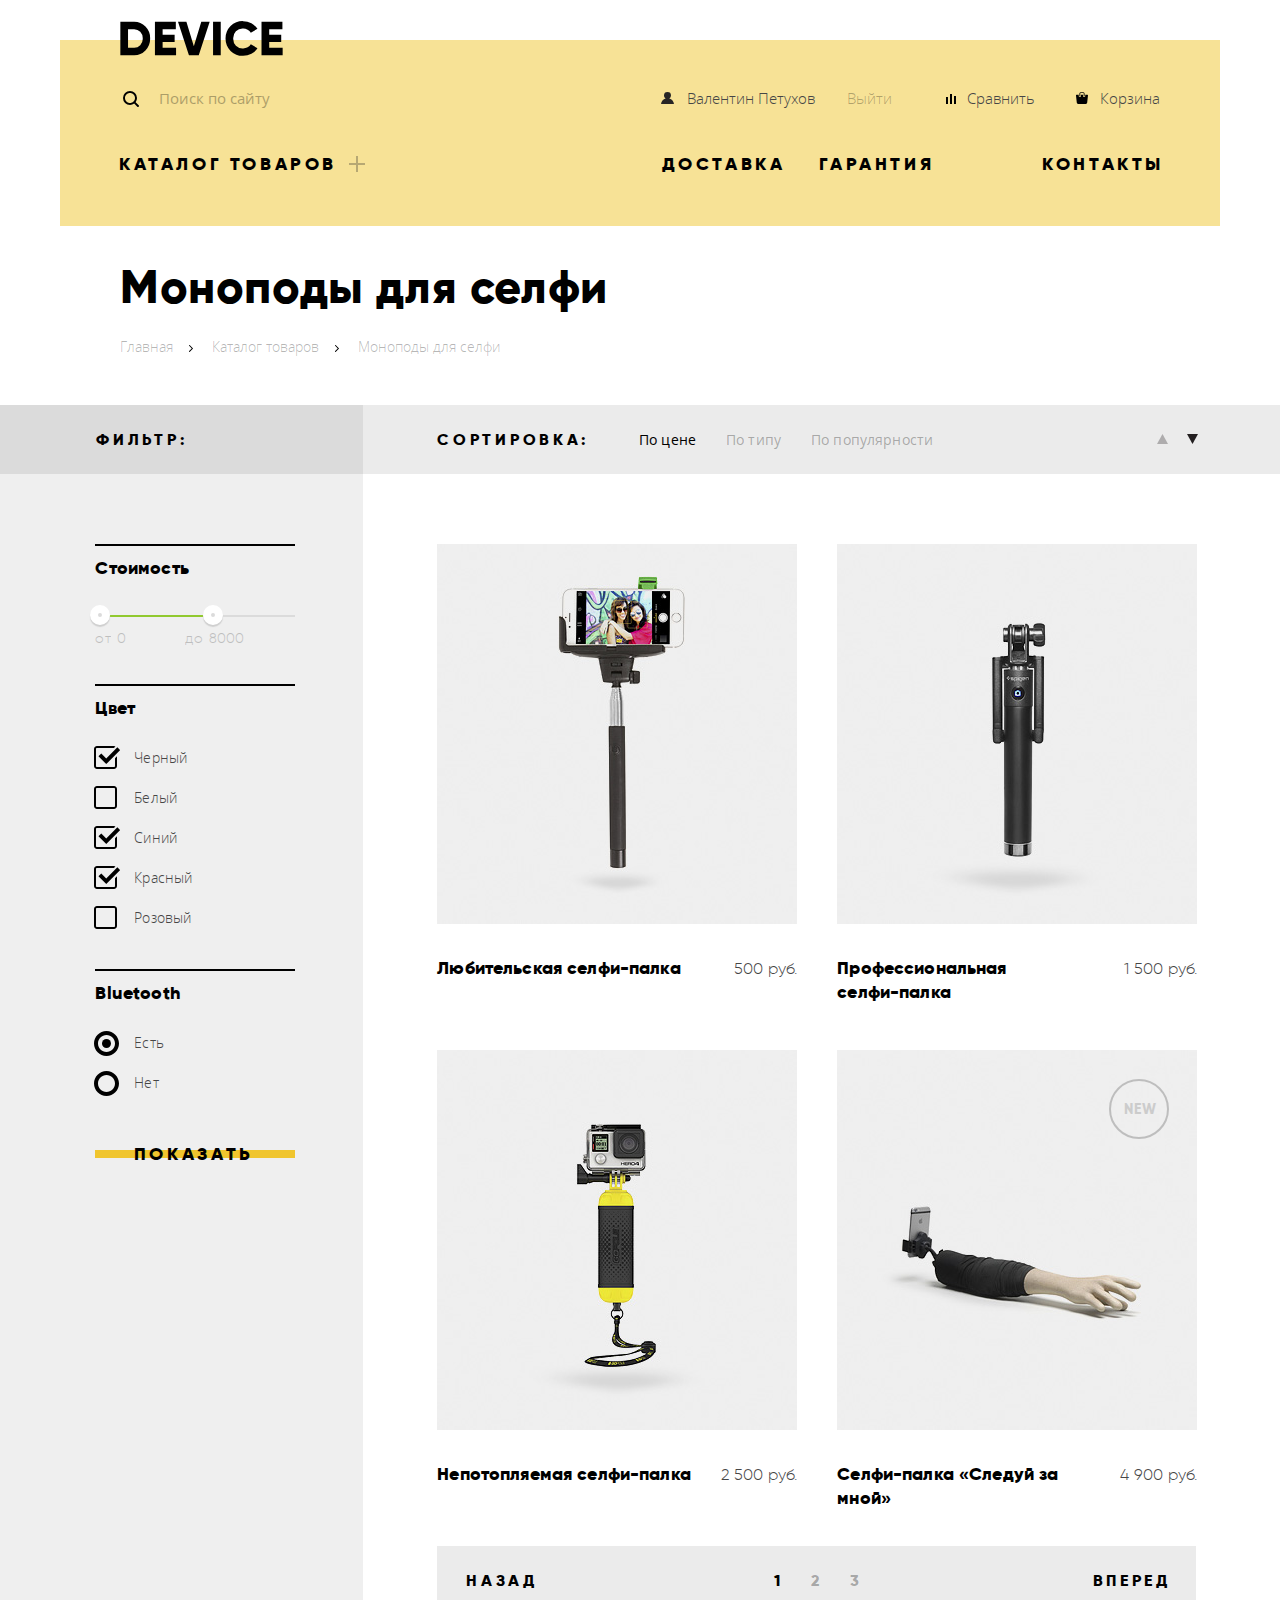
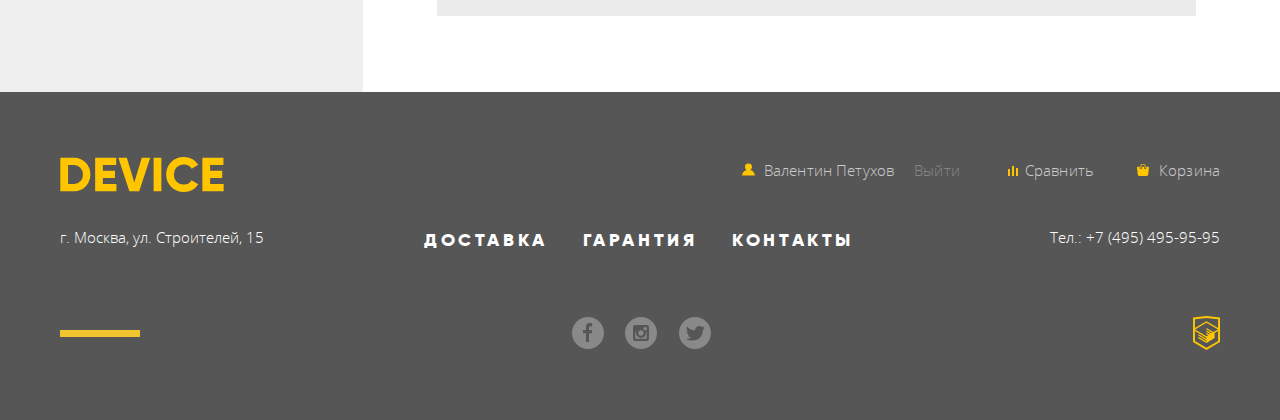
==== commit 574c00c6: "Внес последние правки" ====
--- a/catalog.html
+++ b/catalog.html
@@ -4,93 +4,87 @@
     <meta charset="utf-8">
     <title>HTML Academy: Девайс</title>
     <link rel="stylesheet" href="css/normalize.css">
-    <link rel="stylesheet" href="css/style.css">
+    <link rel="stylesheet" href="css/style-min.css">
   </head>
   <body>
-    <header class="wrapper">
-      <div class="container">
-        <div class="main-header-wrapper">
-          <a class="logo" href="index.html">
-            <img src="img/logo.svg" width="163" height="35" alt="Логотип магазина Device">
-          </a>
-          <div class="search-user-wrapper">
-            <form class="search" action="https://echo.htmlacademy.ru" method="get" >
-              <label class="visually-hidden" for="header-search" >Поиск</label>
-              <input class="search-form" type="search" name="search-form" placeholder="Поиск по сайту" id="header-search">
-              <button class="search-button" type="submit">Найти</button>
-            </form>
-            <ul class="user-block catalog-user list">
-              <li class="user-name">
-                <a class="user-link" href="">Валентин Петухов</a>
-              </li>
-              <li class="login-logout">
-                <a class="visit" href="">Выйти</a>
-              </li>
-              <li class="user-compare">
-                <a href="">Сравнить</a>
-              </li>
-              <li class="cart">
-                <a href="">Корзина</a>
-              </li>
-            </ul>
-          </div>
-          <nav class="main-navigation">
-            <ul class="header-navigation list">
-              <li class="header-catalog">
-                <a href="catalog.html">Каталог товаров</a>
-                <ul class="add-navigation list">
-                  <li>
-                    <a href="">Виртуальная реальность</a>
-                  </li>
-                  <li>
-                    <a href="">Фитнес-браслеты</a>
-                  </li>
-                  <li>
-                    <a href="">Квадрокоптеры</a>
-                  </li>
-                  <li>
-                    <a href="">Моноподы для селфи</a>
-                  </li>
-                  <li>
-                    <a href="">Умные часы</a>
-                  </li>
-                  <li>
-                    <a href="">Экшн-камеры</a>
-                  </li>
-                </ul>
-              </li>
-              <li>
-                <a href="">Доставка</a>
-              </li>
-              <li>
-                <a href="">Гарантия</a>
-              </li>
-              <li>
-                <a href="">Контакты</a>
-              </li>
-            </ul>
-          </nav>
-        </div>
+    <header class="container">
+      <div class="main-header-wrapper">
+        <a class="logo" href="index.html">
+          <img src="img/logo.svg" width="163" height="35" alt="Логотип магазина Device">
+        </a>
+        <div class="search-user-wrapper">
+          <form class="search" action="https://echo.htmlacademy.ru" method="get" >
+            <label class="visually-hidden" for="header-search" >Поиск</label>
+            <input class="search-form" type="search" name="search-form" placeholder="Поиск по сайту" id="header-search">
+            <button class="search-button" type="submit">Найти</button>
+          </form>
+          <ul class="user-block catalog-user list">
+            <li class="user-name">
+              <a class="user-link" href="">Валентин Петухов</a>
+            </li>
+            <li class="login-logout">
+              <a class="visit" href="">Выйти</a>
+            </li>
+            <li class="user-compare">
+              <a href="">Сравнить</a>
+            </li>
+            <li class="cart">
+              <a href="">Корзина</a>
+            </li>
+          </ul>
+        </div>
+        <nav class="main-navigation">
+          <ul class="header-navigation list">
+            <li class="header-catalog">
+              <a href="catalog.html">Каталог товаров</a>
+              <ul class="add-navigation list">
+                <li>
+                  <a href="">Виртуальная реальность</a>
+                </li>
+                <li>
+                  <a href="">Фитнес-браслеты</a>
+                </li>
+                <li>
+                  <a href="">Квадрокоптеры</a>
+                </li>
+                <li>
+                  <a href="">Моноподы для селфи</a>
+                </li>
+                <li>
+                  <a href="">Умные часы</a>
+                </li>
+                <li>
+                  <a href="">Экшн-камеры</a>
+                </li>
+              </ul>
+            </li>
+            <li>
+              <a href="">Доставка</a>
+            </li>
+            <li>
+              <a href="">Гарантия</a>
+            </li>
+            <li>
+              <a href="">Контакты</a>
+            </li>
+          </ul>
+        </nav>
       </div>
     </header>
     <main>
-      <div class="breadcrumbs-container">
-        <div class="container">
-          <div class="breadcrumbs-wrapper">
-            <h1 class="main-title">Моноподы для селфи</h1>
-              <ul class="breadcrumbs list">
-                <li>
-                  <a href="index.html">Главная</a>
-                </li>
-                <li>
-                  <a href="catalog.html">Каталог товаров</a>
-                </li>
-                <li>
-                  <a>Моноподы для селфи</a>
-                </li>
-              </ul>
-          </div>
-        </div>
+      <div class="breadcrumbs-wrapper container">
+        <h1 class="main-title">Моноподы для селфи</h1>
+        <ul class="breadcrumbs list">
+          <li>
+            <a href="index.html">Главная</a>
+          </li>
+          <li>
+            <a href="catalog.html">Каталог товаров</a>
+          </li>
+          <li>
+            <a>Моноподы для селфи</a>
+          </li>
+        </ul>
       </div>
       <div class="catalog-wrapper">
         <div class="filter-wrapper">
@@ -270,7 +264,7 @@
       </div>
     </main>
     <footer class="footer">
-      <div class="footer-wrapper">
+      <div class="container">
         <div class="footer-top">
           <a class="logo" href="index.html" aria-label="Логотип магазина Device">
             <svg xmlns="http://www.w3.org/2000/svg" width="164" height="35" viewBox="0 0 164 35">
--- a/css/style-min.css
+++ b/css/style-min.css
@@ -0,0 +1 @@
+@font-face{font-family:"Open Sans";src:url("../fonts/opensans.woff2")format("woff2"),url("../fonts/opensans.woff")format("woff");font-weight:400;font-style:normal}@font-face{font-family:"Open Sans";src:url("../fonts/opensanslight.woff2")format("woff2"),url("../fonts/opensanslight.woff")format("woff");font-weight:300;font-style:normal}@font-face{font-family:"Gilroy";src:url("../fonts/gilroyextrabold.woff2")format("woff2"),url("../fonts/gilroyextrabold.woff")format("woff");font-weight:800;font-style:normal}@font-face{font-family:"Gilroy";src:url("../fonts/gilroylight.woff2")format("woff2"),url("../fonts/gilroylight.woff")format("woff");font-weight:300;font-style:normal}body{box-sizing:border-box;margin:0;padding:0;font-family:"Open Sans",Arial,sans-serif;font-size:15px;line-height:30px;font-weight:300;letter-spacing:0.14px;color:#464646;background-color:#fff}a{text-decoration:none}.button{display:block;width:136px;padding-top:8px;padding-bottom:8px;margin:0;font-family:"Gilroy",Arial,sans-serif;font-weight:800;font-size:18px;letter-spacing:3.7px;line-height:24px;text-align:center;text-transform:uppercase;color:#000;background-image:linear-gradient(to bottom,transparent 16px,#f0c52e 16px,#f0c52e 24px,transparent 24px);background-color:transparent;border:none;cursor:pointer;outline:0}.button:hover,.button:focus{background-image:none;background-color:#f0c52e}.button:active{color:rgba(0,0,0,0.3)}.visually-hidden:not(:focus):not(:active),input[type="checkbox"].visually-hidden,input[type="radio"].visually-hidden{position:absolute;width:1px;height:1px;margin:-1px;border:0;padding:0;white-space:nowrap;clip-path:inset(100%);clip:rect(0 0 0 0);overflow:hidden}.list{padding:0;list-style:none}.container{width:1160px;padding-left:20px;padding-right:20px;margin:0 auto}.main-header-wrapper{display:flex;flex-direction:column;width:1046px;padding-top:21px;padding-left:59px;padding-right:55px;padding-bottom:32px;background-image:linear-gradient(to bottom,#ffffff 40px,#f7e296 40px)}.main-header a:hover,.main-header a:focus{color:rgba(0,0,0,0.6)}.main-header a:active{color:rgba(0,0,0,0.3)}.main-header-wrapper .logo{margin-right:auto;padding-left:1px}.logo:hover,.logo:focus{opacity:0.6;outline:0}.logo:active{opacity:0.3}.search-user-wrapper{display:flex;justify-content:space-between;align-items:baseline}.search-form{padding-left:40px;background-color:transparent;border:none;outline:0}.search{position:relative;display:flex}.search::before{position:absolute;content:"";top:15px;left:4px;width:16px;height:16px;background-color:transparent;background-image:url("../img/search.svg")}.search-form{width:260px;padding-top:14px;padding-bottom:14px;border-bottom:2px solid transparent}.search-form:focus{border-bottom:2px solid #000}.search-form:focus ~ .search-button{display:block}.search-form::-webkit-input-placeholder{color:#000;opacity:0.3}.search-form:-ms-input-placeholder{color:#000;opacity:0.3}.search-form::-moz-placeholder{color:#000;opacity:0.3}.search-form:-moz-placeholder{color:#000;opacity:0.3}.search-form:hover::-webkit-input-placeholder{color:#000;opacity:0.6}.search-form:hover:-ms-input-placeholder{color:#000;opacity:0.6}.search-form:hover::-moz-placeholder{color:#000;opacity:0.6}.search-form:hover:-moz-placeholder{color:#000;opacity:0.6}.search-form:focus::-webkit-input-placeholder{color:#000;opacity:1}.search-form:focus:-ms-input-placeholder{color:#000;opacity:1}.search-form:focus::-moz-placeholder{color:#000;opacity:1}.search-form:focus:-moz-placeholder{color:#000;opacity:1}.search-button{display:none;width:85px;background-color:transparent;border:2px solid #000;outline:none}.search-form:focus ~ .search-button{display:block}.search-button:focus,.search-button:hover{color:#fff;background-color:#000;outline:none}.search-button:active{display:block;color:rgba(255,255,255,0.3);background-color:#000}.main-navigation{position:relative;display:flex;flex-wrap:wrap}.main-navigation a{font-family:"Gilroy",Arial,sans-serif;font-weight:800;font-size:18px;letter-spacing:3.6px;line-height:24px;text-transform:uppercase;color:#000;outline:0}.main-navigation a:hover,.main-navigation a:focus{color:rgba(0,0,0,0.6)}.main-navigation a:active{color:rgba(0,0,0,0.3)}.header-navigation{display:flex;flex-wrap:wrap;width:100%;margin-top:18px;padding:0}.header-navigation > li:not(:first-child){margin-right:34px}.header-navigation > li:last-child{margin-left:74px;margin-right:1px}.header-catalog{margin-right:auto}.header-catalog > a{position:relative;padding-right:28px}.header-catalog > a::after{position:absolute;content:"";bottom:3px;right:0;width:16px;height:16px;background-image:url("../img/plus.svg");background-repeat:no-repeat;opacity:0.3}.header-catalog:hover .add-navigation,.header-catalog:focus .add-navigation{display:flex}.add-navigation{position:absolute;z-index:10;top:48px;left:-59px;display:none;align-content:flex-start;flex-wrap:wrap;width:652px;padding-top:18px;padding-left:58px;padding-right:450px;padding-bottom:34px;background-color:#f7e296}.add-navigation li{min-width:200px}.add-navigation li:nth-child(1),.add-navigation li:nth-child(4),.add-navigation li:nth-child(6){min-width:239px}.add-navigation li:nth-child(5){width:60%}.add-navigation a{padding-top:5px;padding-bottom:5px;padding-left:2px;font-family:"Open Sans",Arial,sans-serif;font-size:15px;font-weight:300;line-height:36px;letter-spacing:0.1px;color:#464646;text-transform:none;outline:0}.user-block{position:relative;display:flex;flex-wrap:wrap;width:499px;padding-right:5px}.user-block li{margin-left:39px;text-align:right}.user-block a{position:relative;padding-left:26px;font-weight:300;letter-spacing:normal;color:#464646;text-transform:none;outline:0}.enter-link::before{position:absolute;content:"";top:4px;left:-1px;width:16px;height:16px;background-image:url("../img/user.svg");background-repeat:no-repeat}.catalog-user .enter-link::before{display:none}.user-block a:hover::before,.user-block a:focus::before{opacity:0.6}.user-block a:focus:active{opacity:0.3}.user-compare a::before{position:absolute;content:"";top:6px;left:5px;width:16px;height:16px;background-image:url("../img/compare.svg");background-repeat:no-repeat}.cart a::before{position:absolute;content:"";top:4px;left:2px;width:16px;height:16px;background-image:url("../img/cart.svg");background-repeat:no-repeat}.user-block .login-logout{min-width:0;margin-left:0;margin-right:auto}.user-block .user-name{padding-right:6px;margin:0}.login-logout .visit{color:rgba(0,0,0,0.3)}.user-block .user-link::before{position:absolute;content:"";top:4px;left:0;width:16px;height:16px;background-image:url("../img/user.svg");background-repeat:no-repeat}.user-block a{line-height:36px}.slider{position:relative;min-height:579px}.slider-list{position:relative;display:flex;width:1080px;padding-top:2px;padding-left:30px;padding-right:50px;margin:0;background-image:linear-gradient(to bottom,#f7e296 113px,#ffffff 113px);overflow:hidden}.slides{position:relative;display:flex;margin-right:50px}.slide-hidden{display:none}.slide-1 img{padding-left:60px;padding-right:125px}.slide-2 img{padding-top:12px;padding-left:86px;padding-right:137px}.slide-3 img{padding-top:66px;padding-right:42px}.slider-content{position:relative;width:510px;padding-top:79px}.slider-content::before{position:absolute;content:"";top:37px;left:1px;width:100px;height:7px;background-color:#fff}.slider-list .slider-content::after{position:absolute;content:"01";top:60px;right:-2px;font-family:"Gilroy",Arial,sans-serif;font-weight:800;font-size:179.2px;color:#fff}.slide-2 .slider-content::after{content:"02"}.slide-3 .slider-content::after{content:"03"}.slider-title{position:relative;z-index:5;margin:0;font-family:"Gilroy",Arial,sans-serif;font-weight:800;font-size:47px;line-height:56px;letter-spacing:0.75px;color:#000}.slider-text{padding-top:4px;padding-right:50px;padding-bottom:28px}.slide-1 .slider-text{padding-right:30px}.slider .button{margin-left:1px;padding-left:44px;padding-right:40px}.slider-radio{position:absolute;top:318px;right:85px}.radio-1:focus ~ .slider-1,.radio-2:focus ~ .slider-2,.radio-3:focus ~ .slider-3{outline:#4D90FE auto 1px}.slider-label{display:inline-block;width:13px;height:13px;margin-right:16px;vertical-align:middle;background-size:12px;background-image:url("../img/slider-button-empty.svg");background-repeat:no-repeat;cursor:pointer}.radio-1:checked ~ .slider-1,.radio-2:checked ~ .slider-2,.radio-3:checked ~ .slider-3{background-image:url("../img/slider-button.svg")}.slider-table{text-align:left;border-spacing:0;padding-top:49px}.slider-table tr:first-child{font-family:"Gilroy",Arial,sans-serif;font-weight:300;font-size:36px;line-height:48px;color:#000}.slider-table .table-bottom{font-size:13px;line-height:32px}.slider-table td{width:157px}.slider-table td:nth-child(2){width:137px}.directory-list{display:flex;flex-wrap:wrap;justify-content:space-between;width:1160px;padding-bottom:36px}.directory-list .popular{position:relative;display:block;width:160px;padding-top:193px;font-family:"Gilroy",Arial,sans-serif;font-weight:800;font-size:18px;line-height:24px;letter-spacing:0.2px;color:#000;outline:0}.popular{background-image:linear-gradient(to bottom,rgba(240,197,46,0.5)160px,transparent 160px)}.popular:before{position:absolute;content:"";top:0;left:0;width:160px;height:160px;background-repeat:no-repeat}.directory-small .directory-text{display:block;padding-right:40px}.popular:hover,.popular:focus{background-image:linear-gradient(to bottom,#f0c52e 160px,transparent 160px)}.popular:active::before{opacity:0.3}.popular:active .popular-text{color:rgba(0,0,0,0.3)}.virtual-reality::before{background-image:url("../img/popular-1.svg");background-position-x:31px;background-position-y:52px}.selfi-monopods::before{background-image:url("../img/popular-2.svg");background-position-x:38px;background-position-y:41px}.action-cameras::before{background-image:url("../img/popular-3.svg");background-position-x:49px;background-position-y:38px}.fitness-bracelets::before{background-image:url("../img/popular-4.svg");background-position-x:28px;background-position-y:50px}.smartwatch::before{background-image:url("../img/popular-5.svg");background-position-x:55px;background-position-y:32px}.quadcopter::before{background-image:url("../img/popular-6.svg");background-position-x:13px;background-position-y:49px}.service{display:flex;justify-content:flex-start;width:1160px;min-height:350px;padding-top:15px;padding-bottom:54px;margin-bottom:93px}.service-buttons{width:277px;padding-top:95px;margin:0}.button-wrapper{padding-bottom:24px}.service-buttons li{display:block;margin-bottom:24px}.service-buttons .button{width:160px;padding-left:2px}.service-buttons .button:hover,.service-buttons .button:focus{width:160px;padding-right:6px;color:#000;background-image:linear-gradient(to bottom,#f0c52e 0,#f0c52e 100%);background-color:transparent}.service-buttons .checked,.service-buttons .button:active{width:100%;padding-right:122px;color:#f7e184;background-image:none;background-color:#000}.service-popup{min-height:246px;padding-top:61px;padding-left:116px;border-left:7px solid #000}.service-popup li{display:none;justify-content:space-between;width:714px;background-repeat:no-repeat}.service-popup .checked{display:flex}.service-content{width:460px;min-height:200px;padding-top:12px}.service-credit .service-content{width:435px}.service-delivery{background-image:url(../img/delivery.svg);background-position-x:558px;background-position-y:24px}.service-warranty{background-image:url(../img/warranty.svg);background-position-x:100%}.service-credit{background-image:url(../img/credit.svg);background-position-x:534px}.service-popup h3{margin:0;padding-bottom:31px;font-family:"Gilroy",Arial,sans-serif;font-weight:800;font-size:47px;line-height:48px;letter-spacing:1px;text-indent:1px;color:#000}.service-content p{margin:0;letter-spacing:0.3px}.partners{margin-bottom:93px}.partners-list{display:flex;justify-content:space-between}.partners a{position:relative;display:block;width:260px;height:100px}.partners img{opacity:0.2}.partners a::after{position:absolute;content:"";top:0;left:0;display:none;width:260px;height:100px;background-repeat:no-repeat}.logo-1:hover::after,.logo-1:focus::after{display:block;background-image:url("../img/logo-1.png")}.logo-2:hover::after,.logo-2:focus::after{display:block;background-image:url("../img/logo-2.png")}.logo-3:hover::after,.logo-3:focus::after{display:block;background-image:url("../img/logo-3.png")}.logo-4:hover::after,.logo-4:focus::after{display:block;background-image:url("../img/logo-4.png")}.about-contacts-wrapper{display:flex;justify-content:space-between;align-content:flex-start;width:1160px;margin-bottom:82px}.about-us,.contacts{position:relative;width:460px;padding-top:13px}.about-us::before,.contacts::before{position:absolute;content:"";top:0;left:0;width:80px;height:7px;background-color:#000}.contacts{width:561px}.contacts-map{display:block;margin-top:24px;margin-bottom:60px}.about-us h2,.contacts h2{font-family:"Gilroy",Arial,sans-serif;font-weight:800;font-size:47px;line-height:48px;letter-spacing:0;color:#000;margin-bottom:43px}.about-us p,.contacts p{margin-bottom:30px;letter-spacing:-0.2px}.about-us-list{padding-top:36px;margin-bottom:54px}.about-us-list li{position:relative;padding-left:35px;font-family:"Gilroy",Arial,sans-serif;font-weight:800;font-size:16px;line-height:40px;letter-spacing:0.2px;color:#000}.about-us-list li::before{position:absolute;content:"";top:16px;left:1px;width:4px;height:4px;border:2px solid #e5e5e5;border-radius:50%}.contacts-map img{padding-top:9px}.about-us .button{width:256px;padding-left:4px}.contacts .button{width:256px;padding-left:3px;margin-left:1px}.footer{min-width:1200px;padding-top:48px;padding-bottom:56px;color:#fff;background-color:#565656}.footer-wrapper{display:flex;flex-direction:column;width:1160px;padding-left:20px;padding-right:20px}.footer a{color:inherit;outline:0}.footer-top{display:flex;justify-content:space-between}.footer-top .logo{margin-top:17px;fill:#ffc600}.footer-top .logo:hover,.footer-top .logo:focus{opacity:0.6}.footer-top .logo:active{opacity:0.3}.footer-user-block{display:flex;flex-wrap:wrap}.footer-user-block svg{position:absolute;fill:#FFC600;left:-22px;top:3px}.footer-compare svg{top:6px;left:-17px}.footer-cart svg{top:4px}.footer-user-block li{text-align:right;padding-left:30px;margin-left:35px}.footer-user-block .login-logout{padding-left:20px;margin-left:0;margin-right:auto}.footer-user-block a{position:relative;color:rgba(255,255,255,0.7)}.user-link:hover,.user-link:focus{color:#fff}.user-link:hover svg,.user-link:focus svg{opacity:0.6}.user-link:active{color:rgba(255,255,255,0.3)}.user-link:active svg{opacity:0.3}.footer-user-block .visit{color:rgba(255,255,255,0.3)}.footer-middle{display:flex;margin-top:6px;letter-spacing:0}.footer-navigation{display:flex;flex-wrap:wrap;justify-content:space-between;width:430px;padding-top:3px;padding-right:36px;margin-left:auto;margin-right:auto}.footer-navigation a{font-family:"Gilroy",Arial,sans-serif;font-weight:800;font-size:18px;line-height:24px;letter-spacing:3.6px;text-transform:uppercase;color:#fff}.footer-navigation a:hover,.footer-navigation a:focus{opacity:0.6}.footer-navigation a:active{opacity:0.3}.footer-phone{margin-top:15px}.footer-bottom{position:relative;display:flex;align-items:center;padding-left:80px;margin-top:32px}.footer-bottom::before{position:absolute;content:"";left:0;width:80px;height:7px;background-color:#f0c52e}.footer-social{display:flex;flex-wrap:wrap;justify-content:space-around;width:160px;margin-left:auto;margin-right:auto}.footer-social a{display:block;width:32px;height:32px;background-repeat:no-repeat;opacity:0.3}.facebook-link{background-image:url("../img/fb.svg")}.instagram-link{background-image:url("../img/instagram.svg")}.twitter-link{background-image:url("../img/twitter.svg")}.htmlacademy-logo{width:27px;height:35px;margin-left:50px;background-image:url("../img/logo-html.svg");background-repeat:no-repeat}.footer-social a:hover,.footer-social a:focus{opacity:0.6}.footer-social a:active{opacity:0.1}.footer-bottom > a:hover,.footer-bottom > a:focus{opacity:0.6}.footer-bottom > a:active{opacity:0.3}.popup{position:absolute;left:50%;z-index:30;display:none;background-color:#fff;box-shadow:0 10px 20px rgba(4,6,6,0.2);transform:translate(-50%,0)}.map-popup{top:1853px;height:559px}.write-us-popup{top:1057px;padding:75px 100px;width:760px;min-height:403px}.write-us-form{font-family:"Gilroy",Arial,sans-serif;font-weight:800;font-size:18px;line-height:24px;color:#000}.write-us-form input:invalid{background-color:#edb5b5;opacity:0.5}.write-us-form p:not(.write-us-text){display:inline-block;width:360px;vertical-align:bottom}.write-us-form p:first-child{margin-right:34px}.write-us-text{width:756px;margin:0}.write-us-text label{padding-top:16px;text-indent:1px}.write-us-text textarea{resize:none;overflow:auto}.write-us-form input{width:100%;min-height:46px;text-decoration:none}.write-us-form label{display:block;padding-bottom:8px}.write-us-form input,.write-us-form textarea{font-size:14px;line-height:18px;text-indent:20px;background-color:#f2f2f2;border:none;outline:0}.write-us-text textarea{width:100%;min-height:150px;line-height:50px}.write-us-form input::-webkit-input-placeholder,.write-us-form textarea::-webkit-input-placeholder{text-indent:20px;opacity:0.4}.write-us-form input:-ms-input-placeholder,.write-us-form textarea:-ms-input-placeholder{opacity:0.4}.write-us-form input::-moz-placeholder,.write-us-form textarea::-moz-placeholder{opacity:0.4}.write-us-form input:-moz-placeholder,.write-us-form textarea:-moz-placeholder{opacity:0.4}.write-us-form input:hover,.write-us-form textarea:hover{background-color:#eaeaea}.write-us-form input:focus,.write-us-form textarea:focus{background-color:transparent;outline:2px solid #f7e296}.write-us-form input:invalid{background-color:rgba(237,181,181,0.5)}.write-us-form button{width:200px;margin-top:36px}.form-submission a:hover,.form-submission a:focus{background-color:#f0c52e}.form-submission a:active{color:rgba(0,0,0,0.3)}.button-close{position:absolute;top:22px;right:22px;width:55px;height:55px;background-color:#f0c52e;border:0;border-radius:50%;cursor:pointer;opacity:0.5;outline:none}.button-close::before,.button-close::after{position:absolute;content:"";top:26px;right:13px;width:29px;height:2px;background-color:#fff}.button-close::before{transform:rotate(45deg)}.button-close::after{transform:rotate(-45deg)}.button-close:hover{opacity:1}.button-close:active{opacity:0.3}.breadcrumbs-container{display:flex;flex-direction:column;align-items:center;width:100%}.breadcrumbs-wrapper{margin-top:35px;margin-bottom:46px}.main-title{padding-left:60px;padding-top:2px;margin:0;font-family:"Gilroy",Arial,sans-serif;font-weight:800;font-size:47px;line-height:48px;letter-spacing:0.6px;color:#000}.breadcrumbs{display:flex;flex-wrap:wrap;width:1030px;padding-top:10px;padding-left:60px}.breadcrumbs a,.breadcrumbs{font-size:14px;line-height:24px;letter-spacing:0;color:rgba(0,0,0,0.3);outline:0}.breadcrumbs li{position:relative;margin-right:39px}.breadcrumbs li:not(:last-child)::after{position:absolute;content:"";top:10px;right:-23px;width:7px;height:7px;background-image:url("../img/nav-arrow.svg");background-repeat:no-repeat}.breadcrumbs a:hover,.breadcrumbs a:focus{color:rgba(0,0,0,0.6)}.breadcrumbs a:active{color:rgba(0,0,0,0.1)}.catalog-wrapper{display:flex;justify-content:center;min-width:1200px}.filter-wrapper{display:flex;flex-direction:column;flex-grow:5}.filter-header,.catalog-wrapper h2{margin:0;font-family:"Gilroy",Arial,sans-serif;font-weight:800;font-size:16px;line-height:24px;letter-spacing:3.7px;text-transform:uppercase;color:#000}.filter-header{display:flex;justify-content:flex-end;padding-right:67px;background-color:#dbdbdb}.filter-header p{width:200px;padding-top:23px;padding-bottom:22px;margin:0}.form-wrapper{display:flex;justify-content:flex-end;height:100%;padding-top:70px;padding-right:68px;background-color:#efefef}.filter-form{width:200px}.filter-form fieldset{position:relative;margin:0;margin-bottom:25px;padding:0;font-family:"Gilroy",Arial,sans-serif;font-weight:800;font-size:18px;line-height:24px;letter-spacing:0.18px;color:#000;border:none}.fieldset-header{position:relative;padding-top:12px}.filter-form .cost{margin-bottom:45px}.cost-header{position:relative;padding-top:12px}.filter-form .fieldset-header::before,.filter-form .cost-header::before{position:absolute;content:"";top:0;left:0;width:200px;height:2px;background-color:#000}.filter-form li{position:relative;padding-left:39px;font-family:"Open Sans",Arial,sans-serif;font-size:14px;line-height:40px;font-weight:300;letter-spacing:0.14px;color:#464646}.range-controls{position:relative;min-height:34px;padding-top:15px;padding-bottom:10px}.range-controls .scale{height:2px;margin-top:20px;background-color:#dbdbdb}.toggle-min,.toggle-max{position:absolute;top:25px;left:-5px}.toggle{position:relative;z-index:1;display:block;width:10px;height:10px;padding:2px;margin:0;background-color:#dbdbdb;border:8px solid #fff;border-radius:50%;box-shadow:0 2px 1px 0 #cfcfcf;cursor:pointer}.price-wrapper{position:absolute;left:5px;top:8px;display:flex;box-sizing:border-box;align-items:baseline;padding-top:12px}.toggle-max{left:108px}.toggle-max .price-wrapper{left:-18px}.price-wrapper input{width:50px}.price-wrapper label{padding-right:4px}.price-wrapper input,.price-wrapper label{font:inherit;font-weight:300;font-size:14px;line-height:24px;border:none;background-color:transparent;opacity:0.2}.toggle:hover,.toggle:focus{border:9px solid #ffffff}.range-controls .bar{height:2px;background:#91c92f}.filter-form .bluetooth{margin-bottom:13px}.filter-form input{position:relative;outline:0}.color-checkbox{padding-top:18px;padding-bottom:6px;margin:0}.checkbox-label::before{position:absolute;content:"";top:8px;left:-1px;display:block;width:26px;height:25px;background-image:url("../img/checkbox-off.svg");background-repeat:no-repeat}.radio-label::before{position:absolute;content:"";top:8px;left:-1px;display:block;width:25px;height:25px;background-image:url("../img/radio-off.svg");background-repeat:no-repeat}.filter-label{cursor:pointer}.filter-input:focus ~ .filter-label,.filter-input:focus ~ .filter-label::before,.filter-label:hover,.filter-label:checked,.filter-label:hover::before{color:rgba(0,0,0,0.6);opacity:0.6}.filter-label:active,.filter-label:active::before{color:#000;opacity:1}.filter-input:checked ~ .filter-label{opacity:1}.filter-input:disabled ~ .filter-label{opacity:0.25}.color-input:checked ~ .checkbox-label::before{background-image:url("../img/checkbox-on.svg")}.bluetooth-input:checked ~ .radio-label::before{background-image:url("../img/radio-on.svg")}.filter-form .button{width:100%;padding-left:3px}.catalog-container{display:flex;flex-direction:column;flex-grow:4.3}.sort-wrapper{padding-left:74px;background-color:#ebebeb}.sort{display:flex;align-items:baseline}.sort-list{display:flex;flex-wrap:wrap;align-items:center;width:589px;padding-top:19px;padding-bottom:20px;margin:0;margin-left:20px}.sort-up{margin-left:auto}.sort-down{width:11px;margin-left:15px}.sort-list a{min-height:11px;min-width:11px;margin-left:30px;font-weight:400;font-size:14px;line-height:24px;color:rgba(0,0,0,0.3);outline:0}.sort-arrow a{display:block;width:15px;height:15px;margin:0;background-repeat:no-repeat;background-position:0;opacity:0.3}.sort-up a{background-image:url("../img/icon-up-dir.svg")}.sort-down a{background-image:url("../img/icon-down-dir.svg")}.sort-up a:hover,.sort-down a:hover,.sort-up a:focus,.sort-down a:focus{opacity:0.6}.sort-up a:active,.sort-down a:active{opacity:1}.sort-list a:hover,.sort-list a:focus{color:rgba(0,0,0,0.6)}.sort-up a:active,.sort-down a:active,.sort-list a:active,.sort-list .active,.sort-up .active,.sort-down .active{color:#000;opacity:1}.products{width:760px;margin-top:60px;margin-left:74px}.products-list{display:flex;flex-wrap:wrap;justify-content:space-between;margin:0}.products-list li{position:relative;width:360px;padding-top:10px;padding-bottom:36px}.products-links{position:absolute;top:10px;display:none;padding-top:172px;padding-left:80px;width:280px;height:210px;background-color:rgba(255,255,255,0.3)}.products-item:hover .products-links{display:block}.products-list .new-item::before{box-sizing:border-box;position:absolute;content:"new";top:39px;right:28px;display:block;width:60px;height:60px;font-family:"Gilroy",Arial,sans-serif;font-weight:800;font-size:14px;line-height:58px;text-indent:2px;text-align:center;letter-spacing:0.9px;text-transform:uppercase;border:2px solid #000;border-radius:50%;opacity:0.2}.products-button{display:block;width:200px}.products-compare{position:absolute;top:225px;left:103px;display:block;font-family:"Open Sans",Arial,sans-serif;font-size:13px;cursor:pointer}.description-wrapper{display:flex;justify-content:space-between;padding-top:23px}.products-list a{font-family:"Gilroy",Arial,sans-serif;font-weight:800;font-size:18px;line-height:24px;color:#000;width:255px}.products-list span:not(.small-text){font-family:"Gilroy",Arial,sans-serif;font-weight:300;font-size:16px;line-height:24px;letter-spacing:0.2px;text-align:right;color:#464646;width:100px;padding-top:1px}.small-text{display:inline-block;width:179px;vertical-align:bottom}.compare{font-size:13px;line-height:20px;color:rgba(0,0,0,0.5);background-color:transparent;border:none;outline:0}.compare:hover,.compare:focus{color:#000}.compare:active{color:rgba(0,0,0,0.2)}.pagination{display:flex;justify-content:left;width:758px;padding-right:1px;margin-top:0;margin-bottom:76px;background-color:#ebebeb}.pagination a{display:block;padding-top:23px;padding-bottom:23px;font-family:"Gilroy",Arial,sans-serif;font-weight:800;font-size:16px;line-height:24px;letter-spacing:3.6px;text-align:center;text-transform:uppercase;outline:0}.number-wrapper{display:flex;flex-wrap:wrap;justify-content:center;max-width:455px}.back-button{padding-right:10px;margin-right:auto}.forward-button{margin-left:auto}.pagination-button{padding-left:25px;padding-right:25px}.pagination .pagination-button:first-child{padding-left:29px}.pagination .pagination-button{color:#000}.pagination .pagination-button:hover,.pagination .pagination-button:focus{background-color:#d9d9d9}.pagination .pagination-button:active{color:rgba(0,0,0,0.3)}.page-number{margin-left:14px;margin-right:13px;color:rgba(0,0,0,0.3)}.page-number:hover,.page-number:focus{color:rgba(0,0,0,0.6)}.page-number:active,.active{color:#000}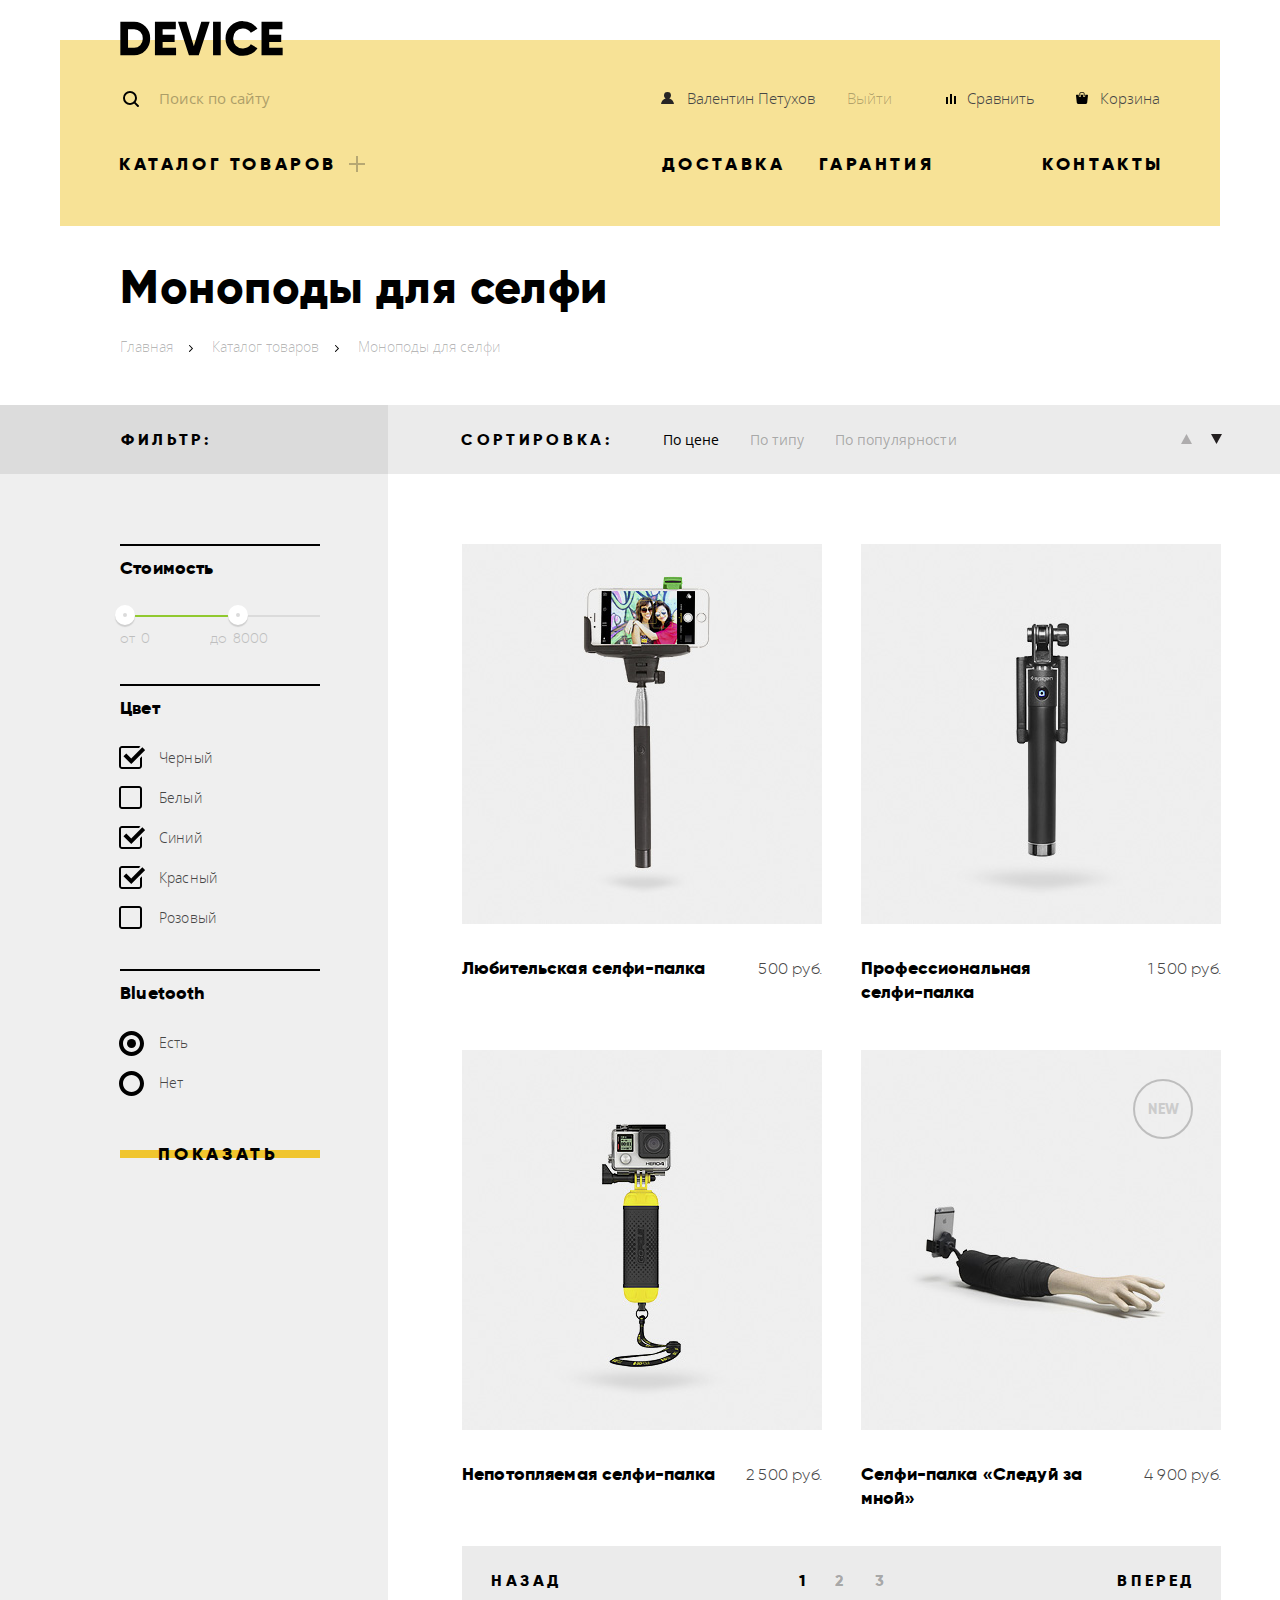
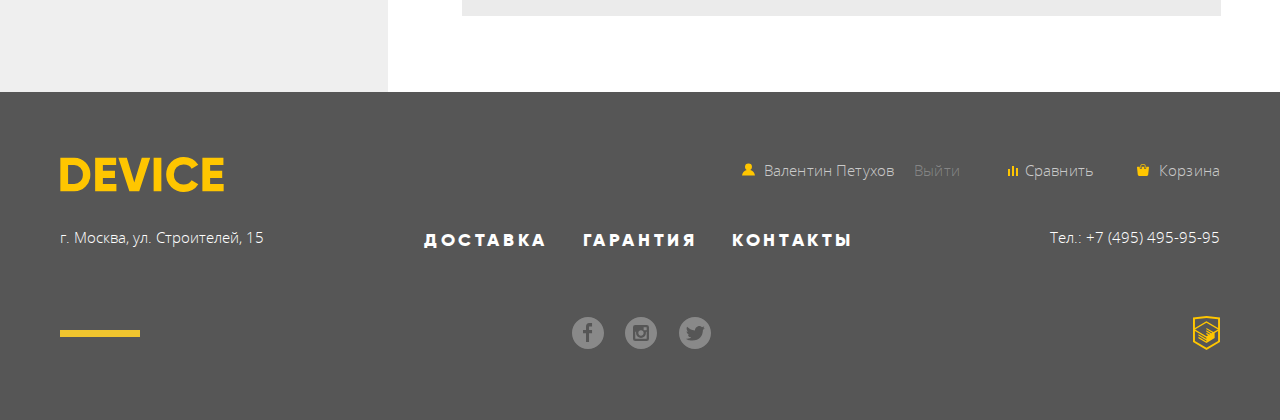
==== commit 33258619: "Внес последние правки" ====
--- a/catalog.html
+++ b/catalog.html
@@ -18,7 +18,7 @@
             <input class="search-form" type="search" name="search-form" placeholder="Поиск по сайту" id="header-search">
             <button class="search-button" type="submit">Найти</button>
           </form>
-          <ul class="user-block catalog-user list">
+          <ul class="user-block header-block catalog-user list">
             <li class="user-name">
               <a class="user-link" href="">Валентин Петухов</a>
             </li>
@@ -86,11 +86,37 @@
           </li>
         </ul>
       </div>
+      <div class="catalog-top-wrapper">
+        <div class="sort-wrapper container">
+          <p class="filter-header">Фильтр:</p>
+          <div class="sort">
+            <h2>Сортировка:</h2>
+            <ul class="sort-list list">
+              <li>
+                <a class="active" href="">По цене</a>
+              </li>
+              <li>
+                <a href="">По типу</a>
+              </li>
+              <li>
+                <a href="">По популярности</a>
+              </li>
+              <li class="sort-up sort-arrow">
+                <a href="">
+                  <span class="visually-hidden">Сортировака по возрастанию</span>
+                </a>
+              </li>
+              <li class="sort-down sort-arrow">
+                <a class="active" href="">
+                  <span class="visually-hidden">Сортировака по убыванию</span>
+                </a>
+              </li>
+            </ul>
+          </div>
+        </div>
+      </div>
       <div class="catalog-wrapper">
-        <div class="filter-wrapper">
-          <div class="filter-header">
-            <p>Фильтр:</p>
-          </div>
+        <div class="catalog-container container">
           <div class="form-wrapper">
             <div class="filter-form">
               <form action="https://echo.htmlacademy.ru" method="get">
@@ -162,34 +188,6 @@
               </form>
             </div>
           </div>
-        </div>
-        <div class="catalog-container">
-          <div class="sort-wrapper">
-            <div class="sort">
-              <h2>Сортировка:</h2>
-              <ul class="sort-list list">
-                <li>
-                  <a class="active" href="">По цене</a>
-                </li>
-                <li>
-                  <a href="">По типу</a>
-                </li>
-                <li>
-                  <a href="">По популярности</a>
-                </li>
-                <li class="sort-up sort-arrow">
-                  <a href="">
-                    <span class="visually-hidden">Сортировака по возрастанию</span>
-                  </a>
-                </li>
-                <li class="sort-down sort-arrow">
-                  <a class="active" href="">
-                    <span class="visually-hidden">Сортировака по убыванию</span>
-                  </a>
-                </li>
-              </ul>
-            </div>
-          </div>
           <section class="products">
             <h2 class="visually-hidden">Список товаров</h2>
             <ul class="products-list list">
--- a/css/style-min.css
+++ b/css/style-min.css
@@ -1 +1 @@
-@font-face{font-family:"Open Sans";src:url("../fonts/opensans.woff2")format("woff2"),url("../fonts/opensans.woff")format("woff");font-weight:400;font-style:normal}@font-face{font-family:"Open Sans";src:url("../fonts/opensanslight.woff2")format("woff2"),url("../fonts/opensanslight.woff")format("woff");font-weight:300;font-style:normal}@font-face{font-family:"Gilroy";src:url("../fonts/gilroyextrabold.woff2")format("woff2"),url("../fonts/gilroyextrabold.woff")format("woff");font-weight:800;font-style:normal}@font-face{font-family:"Gilroy";src:url("../fonts/gilroylight.woff2")format("woff2"),url("../fonts/gilroylight.woff")format("woff");font-weight:300;font-style:normal}body{box-sizing:border-box;margin:0;padding:0;font-family:"Open Sans",Arial,sans-serif;font-size:15px;line-height:30px;font-weight:300;letter-spacing:0.14px;color:#464646;background-color:#fff}a{text-decoration:none}.button{display:block;width:136px;padding-top:8px;padding-bottom:8px;margin:0;font-family:"Gilroy",Arial,sans-serif;font-weight:800;font-size:18px;letter-spacing:3.7px;line-height:24px;text-align:center;text-transform:uppercase;color:#000;background-image:linear-gradient(to bottom,transparent 16px,#f0c52e 16px,#f0c52e 24px,transparent 24px);background-color:transparent;border:none;cursor:pointer;outline:0}.button:hover,.button:focus{background-image:none;background-color:#f0c52e}.button:active{color:rgba(0,0,0,0.3)}.visually-hidden:not(:focus):not(:active),input[type="checkbox"].visually-hidden,input[type="radio"].visually-hidden{position:absolute;width:1px;height:1px;margin:-1px;border:0;padding:0;white-space:nowrap;clip-path:inset(100%);clip:rect(0 0 0 0);overflow:hidden}.list{padding:0;list-style:none}.container{width:1160px;padding-left:20px;padding-right:20px;margin:0 auto}.main-header-wrapper{display:flex;flex-direction:column;width:1046px;padding-top:21px;padding-left:59px;padding-right:55px;padding-bottom:32px;background-image:linear-gradient(to bottom,#ffffff 40px,#f7e296 40px)}.main-header a:hover,.main-header a:focus{color:rgba(0,0,0,0.6)}.main-header a:active{color:rgba(0,0,0,0.3)}.main-header-wrapper .logo{margin-right:auto;padding-left:1px}.logo:hover,.logo:focus{opacity:0.6;outline:0}.logo:active{opacity:0.3}.search-user-wrapper{display:flex;justify-content:space-between;align-items:baseline}.search-form{padding-left:40px;background-color:transparent;border:none;outline:0}.search{position:relative;display:flex}.search::before{position:absolute;content:"";top:15px;left:4px;width:16px;height:16px;background-color:transparent;background-image:url("../img/search.svg")}.search-form{width:260px;padding-top:14px;padding-bottom:14px;border-bottom:2px solid transparent}.search-form:focus{border-bottom:2px solid #000}.search-form:focus ~ .search-button{display:block}.search-form::-webkit-input-placeholder{color:#000;opacity:0.3}.search-form:-ms-input-placeholder{color:#000;opacity:0.3}.search-form::-moz-placeholder{color:#000;opacity:0.3}.search-form:-moz-placeholder{color:#000;opacity:0.3}.search-form:hover::-webkit-input-placeholder{color:#000;opacity:0.6}.search-form:hover:-ms-input-placeholder{color:#000;opacity:0.6}.search-form:hover::-moz-placeholder{color:#000;opacity:0.6}.search-form:hover:-moz-placeholder{color:#000;opacity:0.6}.search-form:focus::-webkit-input-placeholder{color:#000;opacity:1}.search-form:focus:-ms-input-placeholder{color:#000;opacity:1}.search-form:focus::-moz-placeholder{color:#000;opacity:1}.search-form:focus:-moz-placeholder{color:#000;opacity:1}.search-button{display:none;width:85px;background-color:transparent;border:2px solid #000;outline:none}.search-form:focus ~ .search-button{display:block}.search-button:focus,.search-button:hover{color:#fff;background-color:#000;outline:none}.search-button:active{display:block;color:rgba(255,255,255,0.3);background-color:#000}.main-navigation{position:relative;display:flex;flex-wrap:wrap}.main-navigation a{font-family:"Gilroy",Arial,sans-serif;font-weight:800;font-size:18px;letter-spacing:3.6px;line-height:24px;text-transform:uppercase;color:#000;outline:0}.main-navigation a:hover,.main-navigation a:focus{color:rgba(0,0,0,0.6)}.main-navigation a:active{color:rgba(0,0,0,0.3)}.header-navigation{display:flex;flex-wrap:wrap;width:100%;margin-top:18px;padding:0}.header-navigation > li:not(:first-child){margin-right:34px}.header-navigation > li:last-child{margin-left:74px;margin-right:1px}.header-catalog{margin-right:auto}.header-catalog > a{position:relative;padding-right:28px}.header-catalog > a::after{position:absolute;content:"";bottom:3px;right:0;width:16px;height:16px;background-image:url("../img/plus.svg");background-repeat:no-repeat;opacity:0.3}.header-catalog:hover .add-navigation,.header-catalog:focus .add-navigation{display:flex}.add-navigation{position:absolute;z-index:10;top:48px;left:-59px;display:none;align-content:flex-start;flex-wrap:wrap;width:652px;padding-top:18px;padding-left:58px;padding-right:450px;padding-bottom:34px;background-color:#f7e296}.add-navigation li{min-width:200px}.add-navigation li:nth-child(1),.add-navigation li:nth-child(4),.add-navigation li:nth-child(6){min-width:239px}.add-navigation li:nth-child(5){width:60%}.add-navigation a{padding-top:5px;padding-bottom:5px;padding-left:2px;font-family:"Open Sans",Arial,sans-serif;font-size:15px;font-weight:300;line-height:36px;letter-spacing:0.1px;color:#464646;text-transform:none;outline:0}.user-block{position:relative;display:flex;flex-wrap:wrap;width:499px;padding-right:5px}.user-block li{margin-left:39px;text-align:right}.user-block a{position:relative;padding-left:26px;font-weight:300;letter-spacing:normal;color:#464646;text-transform:none;outline:0}.enter-link::before{position:absolute;content:"";top:4px;left:-1px;width:16px;height:16px;background-image:url("../img/user.svg");background-repeat:no-repeat}.catalog-user .enter-link::before{display:none}.user-block a:hover::before,.user-block a:focus::before{opacity:0.6}.user-block a:focus:active{opacity:0.3}.user-compare a::before{position:absolute;content:"";top:6px;left:5px;width:16px;height:16px;background-image:url("../img/compare.svg");background-repeat:no-repeat}.cart a::before{position:absolute;content:"";top:4px;left:2px;width:16px;height:16px;background-image:url("../img/cart.svg");background-repeat:no-repeat}.user-block .login-logout{min-width:0;margin-left:0;margin-right:auto}.user-block .user-name{padding-right:6px;margin:0}.login-logout .visit{color:rgba(0,0,0,0.3)}.user-block .user-link::before{position:absolute;content:"";top:4px;left:0;width:16px;height:16px;background-image:url("../img/user.svg");background-repeat:no-repeat}.user-block a{line-height:36px}.slider{position:relative;min-height:579px}.slider-list{position:relative;display:flex;width:1080px;padding-top:2px;padding-left:30px;padding-right:50px;margin:0;background-image:linear-gradient(to bottom,#f7e296 113px,#ffffff 113px);overflow:hidden}.slides{position:relative;display:flex;margin-right:50px}.slide-hidden{display:none}.slide-1 img{padding-left:60px;padding-right:125px}.slide-2 img{padding-top:12px;padding-left:86px;padding-right:137px}.slide-3 img{padding-top:66px;padding-right:42px}.slider-content{position:relative;width:510px;padding-top:79px}.slider-content::before{position:absolute;content:"";top:37px;left:1px;width:100px;height:7px;background-color:#fff}.slider-list .slider-content::after{position:absolute;content:"01";top:60px;right:-2px;font-family:"Gilroy",Arial,sans-serif;font-weight:800;font-size:179.2px;color:#fff}.slide-2 .slider-content::after{content:"02"}.slide-3 .slider-content::after{content:"03"}.slider-title{position:relative;z-index:5;margin:0;font-family:"Gilroy",Arial,sans-serif;font-weight:800;font-size:47px;line-height:56px;letter-spacing:0.75px;color:#000}.slider-text{padding-top:4px;padding-right:50px;padding-bottom:28px}.slide-1 .slider-text{padding-right:30px}.slider .button{margin-left:1px;padding-left:44px;padding-right:40px}.slider-radio{position:absolute;top:318px;right:85px}.radio-1:focus ~ .slider-1,.radio-2:focus ~ .slider-2,.radio-3:focus ~ .slider-3{outline:#4D90FE auto 1px}.slider-label{display:inline-block;width:13px;height:13px;margin-right:16px;vertical-align:middle;background-size:12px;background-image:url("../img/slider-button-empty.svg");background-repeat:no-repeat;cursor:pointer}.radio-1:checked ~ .slider-1,.radio-2:checked ~ .slider-2,.radio-3:checked ~ .slider-3{background-image:url("../img/slider-button.svg")}.slider-table{text-align:left;border-spacing:0;padding-top:49px}.slider-table tr:first-child{font-family:"Gilroy",Arial,sans-serif;font-weight:300;font-size:36px;line-height:48px;color:#000}.slider-table .table-bottom{font-size:13px;line-height:32px}.slider-table td{width:157px}.slider-table td:nth-child(2){width:137px}.directory-list{display:flex;flex-wrap:wrap;justify-content:space-between;width:1160px;padding-bottom:36px}.directory-list .popular{position:relative;display:block;width:160px;padding-top:193px;font-family:"Gilroy",Arial,sans-serif;font-weight:800;font-size:18px;line-height:24px;letter-spacing:0.2px;color:#000;outline:0}.popular{background-image:linear-gradient(to bottom,rgba(240,197,46,0.5)160px,transparent 160px)}.popular:before{position:absolute;content:"";top:0;left:0;width:160px;height:160px;background-repeat:no-repeat}.directory-small .directory-text{display:block;padding-right:40px}.popular:hover,.popular:focus{background-image:linear-gradient(to bottom,#f0c52e 160px,transparent 160px)}.popular:active::before{opacity:0.3}.popular:active .popular-text{color:rgba(0,0,0,0.3)}.virtual-reality::before{background-image:url("../img/popular-1.svg");background-position-x:31px;background-position-y:52px}.selfi-monopods::before{background-image:url("../img/popular-2.svg");background-position-x:38px;background-position-y:41px}.action-cameras::before{background-image:url("../img/popular-3.svg");background-position-x:49px;background-position-y:38px}.fitness-bracelets::before{background-image:url("../img/popular-4.svg");background-position-x:28px;background-position-y:50px}.smartwatch::before{background-image:url("../img/popular-5.svg");background-position-x:55px;background-position-y:32px}.quadcopter::before{background-image:url("../img/popular-6.svg");background-position-x:13px;background-position-y:49px}.service{display:flex;justify-content:flex-start;width:1160px;min-height:350px;padding-top:15px;padding-bottom:54px;margin-bottom:93px}.service-buttons{width:277px;padding-top:95px;margin:0}.button-wrapper{padding-bottom:24px}.service-buttons li{display:block;margin-bottom:24px}.service-buttons .button{width:160px;padding-left:2px}.service-buttons .button:hover,.service-buttons .button:focus{width:160px;padding-right:6px;color:#000;background-image:linear-gradient(to bottom,#f0c52e 0,#f0c52e 100%);background-color:transparent}.service-buttons .checked,.service-buttons .button:active{width:100%;padding-right:122px;color:#f7e184;background-image:none;background-color:#000}.service-popup{min-height:246px;padding-top:61px;padding-left:116px;border-left:7px solid #000}.service-popup li{display:none;justify-content:space-between;width:714px;background-repeat:no-repeat}.service-popup .checked{display:flex}.service-content{width:460px;min-height:200px;padding-top:12px}.service-credit .service-content{width:435px}.service-delivery{background-image:url(../img/delivery.svg);background-position-x:558px;background-position-y:24px}.service-warranty{background-image:url(../img/warranty.svg);background-position-x:100%}.service-credit{background-image:url(../img/credit.svg);background-position-x:534px}.service-popup h3{margin:0;padding-bottom:31px;font-family:"Gilroy",Arial,sans-serif;font-weight:800;font-size:47px;line-height:48px;letter-spacing:1px;text-indent:1px;color:#000}.service-content p{margin:0;letter-spacing:0.3px}.partners{margin-bottom:93px}.partners-list{display:flex;justify-content:space-between}.partners a{position:relative;display:block;width:260px;height:100px}.partners img{opacity:0.2}.partners a::after{position:absolute;content:"";top:0;left:0;display:none;width:260px;height:100px;background-repeat:no-repeat}.logo-1:hover::after,.logo-1:focus::after{display:block;background-image:url("../img/logo-1.png")}.logo-2:hover::after,.logo-2:focus::after{display:block;background-image:url("../img/logo-2.png")}.logo-3:hover::after,.logo-3:focus::after{display:block;background-image:url("../img/logo-3.png")}.logo-4:hover::after,.logo-4:focus::after{display:block;background-image:url("../img/logo-4.png")}.about-contacts-wrapper{display:flex;justify-content:space-between;align-content:flex-start;width:1160px;margin-bottom:82px}.about-us,.contacts{position:relative;width:460px;padding-top:13px}.about-us::before,.contacts::before{position:absolute;content:"";top:0;left:0;width:80px;height:7px;background-color:#000}.contacts{width:561px}.contacts-map{display:block;margin-top:24px;margin-bottom:60px}.about-us h2,.contacts h2{font-family:"Gilroy",Arial,sans-serif;font-weight:800;font-size:47px;line-height:48px;letter-spacing:0;color:#000;margin-bottom:43px}.about-us p,.contacts p{margin-bottom:30px;letter-spacing:-0.2px}.about-us-list{padding-top:36px;margin-bottom:54px}.about-us-list li{position:relative;padding-left:35px;font-family:"Gilroy",Arial,sans-serif;font-weight:800;font-size:16px;line-height:40px;letter-spacing:0.2px;color:#000}.about-us-list li::before{position:absolute;content:"";top:16px;left:1px;width:4px;height:4px;border:2px solid #e5e5e5;border-radius:50%}.contacts-map img{padding-top:9px}.about-us .button{width:256px;padding-left:4px}.contacts .button{width:256px;padding-left:3px;margin-left:1px}.footer{min-width:1200px;padding-top:48px;padding-bottom:56px;color:#fff;background-color:#565656}.footer-wrapper{display:flex;flex-direction:column;width:1160px;padding-left:20px;padding-right:20px}.footer a{color:inherit;outline:0}.footer-top{display:flex;justify-content:space-between}.footer-top .logo{margin-top:17px;fill:#ffc600}.footer-top .logo:hover,.footer-top .logo:focus{opacity:0.6}.footer-top .logo:active{opacity:0.3}.footer-user-block{display:flex;flex-wrap:wrap}.footer-user-block svg{position:absolute;fill:#FFC600;left:-22px;top:3px}.footer-compare svg{top:6px;left:-17px}.footer-cart svg{top:4px}.footer-user-block li{text-align:right;padding-left:30px;margin-left:35px}.footer-user-block .login-logout{padding-left:20px;margin-left:0;margin-right:auto}.footer-user-block a{position:relative;color:rgba(255,255,255,0.7)}.user-link:hover,.user-link:focus{color:#fff}.user-link:hover svg,.user-link:focus svg{opacity:0.6}.user-link:active{color:rgba(255,255,255,0.3)}.user-link:active svg{opacity:0.3}.footer-user-block .visit{color:rgba(255,255,255,0.3)}.footer-middle{display:flex;margin-top:6px;letter-spacing:0}.footer-navigation{display:flex;flex-wrap:wrap;justify-content:space-between;width:430px;padding-top:3px;padding-right:36px;margin-left:auto;margin-right:auto}.footer-navigation a{font-family:"Gilroy",Arial,sans-serif;font-weight:800;font-size:18px;line-height:24px;letter-spacing:3.6px;text-transform:uppercase;color:#fff}.footer-navigation a:hover,.footer-navigation a:focus{opacity:0.6}.footer-navigation a:active{opacity:0.3}.footer-phone{margin-top:15px}.footer-bottom{position:relative;display:flex;align-items:center;padding-left:80px;margin-top:32px}.footer-bottom::before{position:absolute;content:"";left:0;width:80px;height:7px;background-color:#f0c52e}.footer-social{display:flex;flex-wrap:wrap;justify-content:space-around;width:160px;margin-left:auto;margin-right:auto}.footer-social a{display:block;width:32px;height:32px;background-repeat:no-repeat;opacity:0.3}.facebook-link{background-image:url("../img/fb.svg")}.instagram-link{background-image:url("../img/instagram.svg")}.twitter-link{background-image:url("../img/twitter.svg")}.htmlacademy-logo{width:27px;height:35px;margin-left:50px;background-image:url("../img/logo-html.svg");background-repeat:no-repeat}.footer-social a:hover,.footer-social a:focus{opacity:0.6}.footer-social a:active{opacity:0.1}.footer-bottom > a:hover,.footer-bottom > a:focus{opacity:0.6}.footer-bottom > a:active{opacity:0.3}.popup{position:absolute;left:50%;z-index:30;display:none;background-color:#fff;box-shadow:0 10px 20px rgba(4,6,6,0.2);transform:translate(-50%,0)}.map-popup{top:1853px;height:559px}.write-us-popup{top:1057px;padding:75px 100px;width:760px;min-height:403px}.write-us-form{font-family:"Gilroy",Arial,sans-serif;font-weight:800;font-size:18px;line-height:24px;color:#000}.write-us-form input:invalid{background-color:#edb5b5;opacity:0.5}.write-us-form p:not(.write-us-text){display:inline-block;width:360px;vertical-align:bottom}.write-us-form p:first-child{margin-right:34px}.write-us-text{width:756px;margin:0}.write-us-text label{padding-top:16px;text-indent:1px}.write-us-text textarea{resize:none;overflow:auto}.write-us-form input{width:100%;min-height:46px;text-decoration:none}.write-us-form label{display:block;padding-bottom:8px}.write-us-form input,.write-us-form textarea{font-size:14px;line-height:18px;text-indent:20px;background-color:#f2f2f2;border:none;outline:0}.write-us-text textarea{width:100%;min-height:150px;line-height:50px}.write-us-form input::-webkit-input-placeholder,.write-us-form textarea::-webkit-input-placeholder{text-indent:20px;opacity:0.4}.write-us-form input:-ms-input-placeholder,.write-us-form textarea:-ms-input-placeholder{opacity:0.4}.write-us-form input::-moz-placeholder,.write-us-form textarea::-moz-placeholder{opacity:0.4}.write-us-form input:-moz-placeholder,.write-us-form textarea:-moz-placeholder{opacity:0.4}.write-us-form input:hover,.write-us-form textarea:hover{background-color:#eaeaea}.write-us-form input:focus,.write-us-form textarea:focus{background-color:transparent;outline:2px solid #f7e296}.write-us-form input:invalid{background-color:rgba(237,181,181,0.5)}.write-us-form button{width:200px;margin-top:36px}.form-submission a:hover,.form-submission a:focus{background-color:#f0c52e}.form-submission a:active{color:rgba(0,0,0,0.3)}.button-close{position:absolute;top:22px;right:22px;width:55px;height:55px;background-color:#f0c52e;border:0;border-radius:50%;cursor:pointer;opacity:0.5;outline:none}.button-close::before,.button-close::after{position:absolute;content:"";top:26px;right:13px;width:29px;height:2px;background-color:#fff}.button-close::before{transform:rotate(45deg)}.button-close::after{transform:rotate(-45deg)}.button-close:hover{opacity:1}.button-close:active{opacity:0.3}.breadcrumbs-container{display:flex;flex-direction:column;align-items:center;width:100%}.breadcrumbs-wrapper{margin-top:35px;margin-bottom:46px}.main-title{padding-left:60px;padding-top:2px;margin:0;font-family:"Gilroy",Arial,sans-serif;font-weight:800;font-size:47px;line-height:48px;letter-spacing:0.6px;color:#000}.breadcrumbs{display:flex;flex-wrap:wrap;width:1030px;padding-top:10px;padding-left:60px}.breadcrumbs a,.breadcrumbs{font-size:14px;line-height:24px;letter-spacing:0;color:rgba(0,0,0,0.3);outline:0}.breadcrumbs li{position:relative;margin-right:39px}.breadcrumbs li:not(:last-child)::after{position:absolute;content:"";top:10px;right:-23px;width:7px;height:7px;background-image:url("../img/nav-arrow.svg");background-repeat:no-repeat}.breadcrumbs a:hover,.breadcrumbs a:focus{color:rgba(0,0,0,0.6)}.breadcrumbs a:active{color:rgba(0,0,0,0.1)}.catalog-wrapper{display:flex;justify-content:center;min-width:1200px}.filter-wrapper{display:flex;flex-direction:column;flex-grow:5}.filter-header,.catalog-wrapper h2{margin:0;font-family:"Gilroy",Arial,sans-serif;font-weight:800;font-size:16px;line-height:24px;letter-spacing:3.7px;text-transform:uppercase;color:#000}.filter-header{display:flex;justify-content:flex-end;padding-right:67px;background-color:#dbdbdb}.filter-header p{width:200px;padding-top:23px;padding-bottom:22px;margin:0}.form-wrapper{display:flex;justify-content:flex-end;height:100%;padding-top:70px;padding-right:68px;background-color:#efefef}.filter-form{width:200px}.filter-form fieldset{position:relative;margin:0;margin-bottom:25px;padding:0;font-family:"Gilroy",Arial,sans-serif;font-weight:800;font-size:18px;line-height:24px;letter-spacing:0.18px;color:#000;border:none}.fieldset-header{position:relative;padding-top:12px}.filter-form .cost{margin-bottom:45px}.cost-header{position:relative;padding-top:12px}.filter-form .fieldset-header::before,.filter-form .cost-header::before{position:absolute;content:"";top:0;left:0;width:200px;height:2px;background-color:#000}.filter-form li{position:relative;padding-left:39px;font-family:"Open Sans",Arial,sans-serif;font-size:14px;line-height:40px;font-weight:300;letter-spacing:0.14px;color:#464646}.range-controls{position:relative;min-height:34px;padding-top:15px;padding-bottom:10px}.range-controls .scale{height:2px;margin-top:20px;background-color:#dbdbdb}.toggle-min,.toggle-max{position:absolute;top:25px;left:-5px}.toggle{position:relative;z-index:1;display:block;width:10px;height:10px;padding:2px;margin:0;background-color:#dbdbdb;border:8px solid #fff;border-radius:50%;box-shadow:0 2px 1px 0 #cfcfcf;cursor:pointer}.price-wrapper{position:absolute;left:5px;top:8px;display:flex;box-sizing:border-box;align-items:baseline;padding-top:12px}.toggle-max{left:108px}.toggle-max .price-wrapper{left:-18px}.price-wrapper input{width:50px}.price-wrapper label{padding-right:4px}.price-wrapper input,.price-wrapper label{font:inherit;font-weight:300;font-size:14px;line-height:24px;border:none;background-color:transparent;opacity:0.2}.toggle:hover,.toggle:focus{border:9px solid #ffffff}.range-controls .bar{height:2px;background:#91c92f}.filter-form .bluetooth{margin-bottom:13px}.filter-form input{position:relative;outline:0}.color-checkbox{padding-top:18px;padding-bottom:6px;margin:0}.checkbox-label::before{position:absolute;content:"";top:8px;left:-1px;display:block;width:26px;height:25px;background-image:url("../img/checkbox-off.svg");background-repeat:no-repeat}.radio-label::before{position:absolute;content:"";top:8px;left:-1px;display:block;width:25px;height:25px;background-image:url("../img/radio-off.svg");background-repeat:no-repeat}.filter-label{cursor:pointer}.filter-input:focus ~ .filter-label,.filter-input:focus ~ .filter-label::before,.filter-label:hover,.filter-label:checked,.filter-label:hover::before{color:rgba(0,0,0,0.6);opacity:0.6}.filter-label:active,.filter-label:active::before{color:#000;opacity:1}.filter-input:checked ~ .filter-label{opacity:1}.filter-input:disabled ~ .filter-label{opacity:0.25}.color-input:checked ~ .checkbox-label::before{background-image:url("../img/checkbox-on.svg")}.bluetooth-input:checked ~ .radio-label::before{background-image:url("../img/radio-on.svg")}.filter-form .button{width:100%;padding-left:3px}.catalog-container{display:flex;flex-direction:column;flex-grow:4.3}.sort-wrapper{padding-left:74px;background-color:#ebebeb}.sort{display:flex;align-items:baseline}.sort-list{display:flex;flex-wrap:wrap;align-items:center;width:589px;padding-top:19px;padding-bottom:20px;margin:0;margin-left:20px}.sort-up{margin-left:auto}.sort-down{width:11px;margin-left:15px}.sort-list a{min-height:11px;min-width:11px;margin-left:30px;font-weight:400;font-size:14px;line-height:24px;color:rgba(0,0,0,0.3);outline:0}.sort-arrow a{display:block;width:15px;height:15px;margin:0;background-repeat:no-repeat;background-position:0;opacity:0.3}.sort-up a{background-image:url("../img/icon-up-dir.svg")}.sort-down a{background-image:url("../img/icon-down-dir.svg")}.sort-up a:hover,.sort-down a:hover,.sort-up a:focus,.sort-down a:focus{opacity:0.6}.sort-up a:active,.sort-down a:active{opacity:1}.sort-list a:hover,.sort-list a:focus{color:rgba(0,0,0,0.6)}.sort-up a:active,.sort-down a:active,.sort-list a:active,.sort-list .active,.sort-up .active,.sort-down .active{color:#000;opacity:1}.products{width:760px;margin-top:60px;margin-left:74px}.products-list{display:flex;flex-wrap:wrap;justify-content:space-between;margin:0}.products-list li{position:relative;width:360px;padding-top:10px;padding-bottom:36px}.products-links{position:absolute;top:10px;display:none;padding-top:172px;padding-left:80px;width:280px;height:210px;background-color:rgba(255,255,255,0.3)}.products-item:hover .products-links{display:block}.products-list .new-item::before{box-sizing:border-box;position:absolute;content:"new";top:39px;right:28px;display:block;width:60px;height:60px;font-family:"Gilroy",Arial,sans-serif;font-weight:800;font-size:14px;line-height:58px;text-indent:2px;text-align:center;letter-spacing:0.9px;text-transform:uppercase;border:2px solid #000;border-radius:50%;opacity:0.2}.products-button{display:block;width:200px}.products-compare{position:absolute;top:225px;left:103px;display:block;font-family:"Open Sans",Arial,sans-serif;font-size:13px;cursor:pointer}.description-wrapper{display:flex;justify-content:space-between;padding-top:23px}.products-list a{font-family:"Gilroy",Arial,sans-serif;font-weight:800;font-size:18px;line-height:24px;color:#000;width:255px}.products-list span:not(.small-text){font-family:"Gilroy",Arial,sans-serif;font-weight:300;font-size:16px;line-height:24px;letter-spacing:0.2px;text-align:right;color:#464646;width:100px;padding-top:1px}.small-text{display:inline-block;width:179px;vertical-align:bottom}.compare{font-size:13px;line-height:20px;color:rgba(0,0,0,0.5);background-color:transparent;border:none;outline:0}.compare:hover,.compare:focus{color:#000}.compare:active{color:rgba(0,0,0,0.2)}.pagination{display:flex;justify-content:left;width:758px;padding-right:1px;margin-top:0;margin-bottom:76px;background-color:#ebebeb}.pagination a{display:block;padding-top:23px;padding-bottom:23px;font-family:"Gilroy",Arial,sans-serif;font-weight:800;font-size:16px;line-height:24px;letter-spacing:3.6px;text-align:center;text-transform:uppercase;outline:0}.number-wrapper{display:flex;flex-wrap:wrap;justify-content:center;max-width:455px}.back-button{padding-right:10px;margin-right:auto}.forward-button{margin-left:auto}.pagination-button{padding-left:25px;padding-right:25px}.pagination .pagination-button:first-child{padding-left:29px}.pagination .pagination-button{color:#000}.pagination .pagination-button:hover,.pagination .pagination-button:focus{background-color:#d9d9d9}.pagination .pagination-button:active{color:rgba(0,0,0,0.3)}.page-number{margin-left:14px;margin-right:13px;color:rgba(0,0,0,0.3)}.page-number:hover,.page-number:focus{color:rgba(0,0,0,0.6)}.page-number:active,.active{color:#000}+@font-face{font-family:"Open Sans";src:url("../fonts/opensans.woff2")format("woff2"),url("../fonts/opensans.woff")format("woff");font-weight:400;font-style:normal}@font-face{font-family:"Open Sans";src:url("../fonts/opensanslight.woff2")format("woff2"),url("../fonts/opensanslight.woff")format("woff");font-weight:300;font-style:normal}@font-face{font-family:"Gilroy";src:url("../fonts/gilroyextrabold.woff2")format("woff2"),url("../fonts/gilroyextrabold.woff")format("woff");font-weight:800;font-style:normal}@font-face{font-family:"Gilroy";src:url("../fonts/gilroylight.woff2")format("woff2"),url("../fonts/gilroylight.woff")format("woff");font-weight:300;font-style:normal}body{box-sizing:border-box;margin:0;padding:0;font-family:"Open Sans",Arial,sans-serif;font-size:15px;line-height:30px;font-weight:300;letter-spacing:0.14px;color:#464646;background-color:#fff}a{text-decoration:none}.button{display:block;width:136px;padding-top:8px;padding-bottom:8px;margin:0;font-family:"Gilroy",Arial,sans-serif;font-weight:800;font-size:18px;letter-spacing:3.7px;line-height:24px;text-align:center;text-transform:uppercase;color:#000;background-image:linear-gradient(to bottom,transparent 16px,#f0c52e 16px,#f0c52e 24px,transparent 24px);background-color:transparent;border:none;cursor:pointer;outline:0}.button:hover,.button:focus{background-image:none;background-color:#f0c52e}.button:active{color:rgba(0,0,0,0.3)}.visually-hidden:not(:focus):not(:active),input[type="checkbox"].visually-hidden,input[type="radio"].visually-hidden{position:absolute;width:1px;height:1px;margin:-1px;border:0;padding:0;white-space:nowrap;clip-path:inset(100%);clip:rect(0 0 0 0);overflow:hidden}.list{padding:0;list-style:none}.container{width:1160px;padding-left:20px;padding-right:20px;margin:0 auto}.main-header-wrapper{display:flex;flex-direction:column;width:1046px;padding-top:21px;padding-left:59px;padding-right:55px;padding-bottom:32px;background-image:linear-gradient(to bottom,#ffffff 40px,#f7e296 40px)}.main-header a:hover,.main-header a:focus{color:rgba(0,0,0,0.6)}.main-header a:active{color:rgba(0,0,0,0.3)}.main-header-wrapper .logo{margin-right:auto;padding-left:1px}.logo:hover,.logo:focus{opacity:0.6;outline:0}.logo:active{opacity:0.3}.search-user-wrapper{display:flex;justify-content:space-between;align-items:baseline}.search-form{padding-left:40px;background-color:transparent;border:none;outline:0}.search{position:relative;display:flex}.search::before{position:absolute;content:"";top:15px;left:4px;width:16px;height:16px;background-color:transparent;background-image:url("../img/search.svg")}.search-form{width:260px;padding-top:14px;padding-bottom:14px;border-bottom:2px solid transparent}.search-form:focus{border-bottom:2px solid #000}.search-form:focus ~ .search-button{display:block}.search-form::-webkit-input-placeholder{color:#000;opacity:0.3}.search-form:-ms-input-placeholder{color:#000;opacity:0.3}.search-form::-moz-placeholder{color:#000;opacity:0.3}.search-form:-moz-placeholder{color:#000;opacity:0.3}.search-form:hover::-webkit-input-placeholder{color:#000;opacity:0.6}.search-form:hover:-ms-input-placeholder{color:#000;opacity:0.6}.search-form:hover::-moz-placeholder{color:#000;opacity:0.6}.search-form:hover:-moz-placeholder{color:#000;opacity:0.6}.search-form:focus::-webkit-input-placeholder{color:#000;opacity:1}.search-form:focus:-ms-input-placeholder{color:#000;opacity:1}.search-form:focus::-moz-placeholder{color:#000;opacity:1}.search-form:focus:-moz-placeholder{color:#000;opacity:1}.search-button{display:none;width:85px;background-color:transparent;border:2px solid #000;outline:none}.search-form:focus ~ .search-button{display:block}.search-button:focus,.search-button:hover{color:#fff;background-color:#000;outline:none}.search-button:active{display:block;color:rgba(255,255,255,0.3);background-color:#000}.main-navigation{position:relative;display:flex;flex-wrap:wrap}.main-navigation a{font-family:"Gilroy",Arial,sans-serif;font-weight:800;font-size:18px;letter-spacing:3.6px;line-height:24px;text-transform:uppercase;color:#000;outline:0}.main-navigation a:hover,.main-navigation a:focus{color:rgba(0,0,0,0.6)}.main-navigation a:active{color:rgba(0,0,0,0.3)}.header-navigation{display:flex;flex-wrap:wrap;width:100%;margin-top:18px;padding:0}.header-navigation > li:not(:first-child){margin-right:34px}.header-navigation > li:last-child{margin-left:74px;margin-right:1px}.header-catalog{margin-right:auto}.header-catalog > a{position:relative;padding-right:28px}.header-catalog > a::after{position:absolute;content:"";bottom:3px;right:0;width:16px;height:16px;background-image:url("../img/plus.svg");background-repeat:no-repeat;opacity:0.3}.header-catalog:hover .add-navigation,.header-catalog:focus .add-navigation{display:flex}.add-navigation{position:absolute;z-index:10;top:48px;left:-59px;display:none;align-content:flex-start;flex-wrap:wrap;width:652px;padding-top:18px;padding-left:58px;padding-right:450px;padding-bottom:34px;background-color:#f7e296}.add-navigation li{min-width:200px}.add-navigation li:nth-child(1),.add-navigation li:nth-child(4),.add-navigation li:nth-child(6){min-width:239px}.add-navigation li:nth-child(5){width:60%}.add-navigation a{padding-top:5px;padding-bottom:5px;padding-left:2px;font-family:"Open Sans",Arial,sans-serif;font-size:15px;font-weight:300;line-height:36px;letter-spacing:0.1px;color:#464646;text-transform:none;outline:0}.user-block{position:relative;display:flex;flex-wrap:wrap;width:499px;padding-right:5px}.user-block li{margin-left:39px;text-align:right}.user-block a{position:relative;padding-left:26px;font-weight:300;letter-spacing:normal;color:#464646;text-transform:none;outline:0}.header-block a:hover,.header-block a:focus{color:rgba(0,0,0,0.6)}.header-block a:active{color:rgba(0,0,0,0.3)}.enter-link::before{position:absolute;content:"";top:4px;left:-1px;width:16px;height:16px;background-image:url("../img/user.svg");background-repeat:no-repeat}.catalog-user .enter-link::before{display:none}.user-block a:hover::before,.user-block a:focus::before{opacity:0.6}.user-block a:active::before{opacity:0.3}.user-compare a::before{position:absolute;content:"";top:6px;left:5px;width:16px;height:16px;background-image:url("../img/compare.svg");background-repeat:no-repeat}.cart a::before{position:absolute;content:"";top:4px;left:2px;width:16px;height:16px;background-image:url("../img/cart.svg");background-repeat:no-repeat}.user-block .login-logout{min-width:0;margin-left:0;margin-right:auto}.user-block .user-name{padding-right:6px;margin:0}.login-logout .visit{color:rgba(0,0,0,0.3)}.user-block .user-link::before{position:absolute;content:"";top:4px;left:0;width:16px;height:16px;background-image:url("../img/user.svg");background-repeat:no-repeat}.user-block a{line-height:36px}.slider{position:relative;min-height:579px}.slider-list{position:relative;display:flex;width:1080px;padding-top:2px;padding-left:30px;padding-right:50px;margin:0;background-image:linear-gradient(to bottom,#f7e296 113px,#ffffff 113px);overflow:hidden}.slides{position:relative;display:flex;margin-right:50px}.slide-hidden{display:none}.slide-1 img{padding-left:60px;padding-right:125px}.slide-2 img{padding-top:12px;padding-left:86px;padding-right:137px}.slide-3 img{padding-top:66px;padding-right:42px}.slider-content{position:relative;width:510px;padding-top:79px}.slider-content::before{position:absolute;content:"";top:37px;left:1px;width:100px;height:7px;background-color:#fff}.slider-list .slider-content::after{position:absolute;content:"01";top:60px;right:-2px;font-family:"Gilroy",Arial,sans-serif;font-weight:800;font-size:179.2px;color:#fff}.slide-2 .slider-content::after{content:"02"}.slide-3 .slider-content::after{content:"03"}.slider-title{position:relative;z-index:5;margin:0;font-family:"Gilroy",Arial,sans-serif;font-weight:800;font-size:47px;line-height:56px;letter-spacing:0.75px;color:#000}.slider-text{padding-top:4px;padding-right:50px;padding-bottom:28px}.slide-1 .slider-text{padding-right:30px}.slider .button{margin-left:1px;padding-left:44px;padding-right:40px}.slider-radio{position:absolute;top:318px;right:85px}.radio-1:focus ~ .slider-1,.radio-2:focus ~ .slider-2,.radio-3:focus ~ .slider-3{outline:#4D90FE auto 1px}.slider-label{display:inline-block;width:13px;height:13px;margin-right:16px;vertical-align:middle;background-size:12px;background-image:url("../img/slider-button-empty.svg");background-repeat:no-repeat;cursor:pointer}.radio-1:checked ~ .slider-1,.radio-2:checked ~ .slider-2,.radio-3:checked ~ .slider-3{background-image:url("../img/slider-button.svg")}.slider-table{text-align:left;border-spacing:0;padding-top:49px}.slider-table tr:first-child{font-family:"Gilroy",Arial,sans-serif;font-weight:300;font-size:36px;line-height:48px;color:#000}.slider-table .table-bottom{font-size:13px;line-height:32px}.slider-table td{width:157px}.slider-table td:nth-child(2){width:137px}.directory-list{display:flex;flex-wrap:wrap;justify-content:space-between;width:1160px;padding-bottom:36px}.directory-list .popular{position:relative;display:block;width:160px;padding-top:193px;font-family:"Gilroy",Arial,sans-serif;font-weight:800;font-size:18px;line-height:24px;letter-spacing:0.2px;color:#000;outline:0}.popular{background-image:linear-gradient(to bottom,rgba(240,197,46,0.5)160px,transparent 160px)}.popular:before{position:absolute;content:"";top:0;left:0;width:160px;height:160px;background-repeat:no-repeat}.directory-small .directory-text{display:block;padding-right:40px}.popular:hover,.popular:focus{background-image:linear-gradient(to bottom,#f0c52e 160px,transparent 160px)}.popular:active::before{opacity:0.3}.popular:active .popular-text{color:rgba(0,0,0,0.3)}.virtual-reality::before{background-image:url("../img/popular-1.svg");background-position-x:31px;background-position-y:52px}.selfi-monopods::before{background-image:url("../img/popular-2.svg");background-position-x:38px;background-position-y:41px}.action-cameras::before{background-image:url("../img/popular-3.svg");background-position-x:49px;background-position-y:38px}.fitness-bracelets::before{background-image:url("../img/popular-4.svg");background-position-x:28px;background-position-y:50px}.smartwatch::before{background-image:url("../img/popular-5.svg");background-position-x:55px;background-position-y:32px}.quadcopter::before{background-image:url("../img/popular-6.svg");background-position-x:13px;background-position-y:49px}.service{display:flex;justify-content:flex-start;width:1160px;min-height:350px;padding-top:15px;padding-bottom:54px;margin-bottom:93px}.service-buttons{width:277px;padding-top:95px;margin:0}.button-wrapper{padding-bottom:24px}.service-buttons li{display:block;margin-bottom:24px}.service-buttons .button{width:160px;padding-left:2px}.service-buttons .button:hover,.service-buttons .button:focus{width:160px;padding-right:6px;color:#000;background-image:linear-gradient(to bottom,#f0c52e 0,#f0c52e 100%);background-color:transparent}.service-buttons .checked,.service-buttons .button:active{width:100%;padding-right:122px;color:#f7e184;background-image:none;background-color:#000}.service-popup{min-height:246px;padding-top:61px;padding-left:116px;border-left:7px solid #000}.service-popup li{display:none;justify-content:space-between;width:714px;background-repeat:no-repeat}.service-popup .checked{display:flex}.service-content{width:460px;min-height:200px;padding-top:12px}.service-credit .service-content{width:435px}.service-delivery{background-image:url(../img/delivery.svg);background-position-x:558px;background-position-y:24px}.service-warranty{background-image:url(../img/warranty.svg);background-position-x:100%}.service-credit{background-image:url(../img/credit.svg);background-position-x:534px}.service-popup h3{margin:0;padding-bottom:31px;font-family:"Gilroy",Arial,sans-serif;font-weight:800;font-size:47px;line-height:48px;letter-spacing:1px;text-indent:1px;color:#000}.service-content p{margin:0;letter-spacing:0.3px}.partners{margin-bottom:93px}.partners-list{display:flex;justify-content:space-between}.partners a{position:relative;display:block;width:260px;height:100px;outline:0}.partners img{opacity:0.2}.partners a::after{position:absolute;content:"";top:0;left:0;display:none;width:260px;height:100px;background-repeat:no-repeat}.logo-1:hover::after,.logo-1:focus::after{display:block;background-image:url("../img/logo-1.png")}.logo-2:hover::after,.logo-2:focus::after{display:block;background-image:url("../img/logo-2.png")}.logo-3:hover::after,.logo-3:focus::after{display:block;background-image:url("../img/logo-3.png")}.logo-4:hover::after,.logo-4:focus::after{display:block;background-image:url("../img/logo-4.png")}.about-contacts-wrapper{display:flex;justify-content:space-between;align-content:flex-start;width:1160px;margin-bottom:82px}.about-us,.contacts{position:relative;width:460px;padding-top:13px}.about-us::before,.contacts::before{position:absolute;content:"";top:0;left:0;width:80px;height:7px;background-color:#000}.contacts{width:561px}.contacts-map{display:block;margin-top:24px;margin-bottom:60px}.about-us h2,.contacts h2{font-family:"Gilroy",Arial,sans-serif;font-weight:800;font-size:47px;line-height:48px;letter-spacing:0;color:#000;margin-bottom:43px}.about-us p,.contacts p{margin-bottom:30px;letter-spacing:-0.2px}.about-us-list{padding-top:36px;margin-bottom:54px}.about-us-list li{position:relative;padding-left:35px;font-family:"Gilroy",Arial,sans-serif;font-weight:800;font-size:16px;line-height:40px;letter-spacing:0.2px;color:#000}.about-us-list li::before{position:absolute;content:"";top:16px;left:1px;width:4px;height:4px;border:2px solid #e5e5e5;border-radius:50%}.contacts-map img{padding-top:9px}.about-us .button{width:256px;padding-left:4px}.contacts .button{width:256px;padding-left:3px;margin-left:1px}.footer{min-width:1200px;padding-top:48px;padding-bottom:56px;color:#fff;background-color:#565656}.footer-wrapper{display:flex;flex-direction:column;width:1160px;padding-left:20px;padding-right:20px}.footer a{color:inherit;outline:0}.footer-top{display:flex;justify-content:space-between}.footer-top .logo{margin-top:17px;fill:#ffc600}.footer-top .logo:hover,.footer-top .logo:focus{opacity:0.6}.footer-top .logo:active{opacity:0.3}.footer-user-block{display:flex;flex-wrap:wrap}.footer-user-block svg{position:absolute;fill:#FFC600;left:-22px;top:3px}.footer-compare svg{top:6px;left:-17px}.footer-cart svg{top:4px}.footer-user-block li{text-align:right;padding-left:30px;margin-left:35px}.footer-user-block .login-logout{padding-left:20px;margin-left:0;margin-right:auto}.footer-user-block a{position:relative;color:rgba(255,255,255,0.7)}.footer-user-block .user-link:hover,.footer-user-block .user-link:focus{color:#fff}.user-link:hover svg,.user-link:focus svg{opacity:0.6}.footer-user-block .user-link:active{color:rgba(255,255,255,0.3)}.user-link:active svg{opacity:0.3}.footer-user-block .visit{color:rgba(255,255,255,0.3)}.footer-middle{display:flex;margin-top:6px;letter-spacing:0}.footer-navigation{display:flex;flex-wrap:wrap;justify-content:space-between;width:430px;padding-top:3px;padding-right:36px;margin-left:auto;margin-right:auto}.footer-navigation a{font-family:"Gilroy",Arial,sans-serif;font-weight:800;font-size:18px;line-height:24px;letter-spacing:3.6px;text-transform:uppercase;color:#fff}.footer-navigation a:hover,.footer-navigation a:focus{opacity:0.6}.footer-navigation a:active{opacity:0.3}.footer-phone{margin-top:15px}.footer-bottom{position:relative;display:flex;align-items:center;padding-left:80px;margin-top:32px}.footer-bottom::before{position:absolute;content:"";left:0;width:80px;height:7px;background-color:#f0c52e}.footer-social{display:flex;flex-wrap:wrap;justify-content:space-around;width:160px;margin-left:auto;margin-right:auto}.footer-social a{display:block;width:32px;height:32px;background-repeat:no-repeat;opacity:0.3}.facebook-link{background-image:url("../img/fb.svg")}.instagram-link{background-image:url("../img/instagram.svg")}.twitter-link{background-image:url("../img/twitter.svg")}.htmlacademy-logo{width:27px;height:35px;margin-left:50px;background-image:url("../img/logo-html.svg");background-repeat:no-repeat}.footer-social a:hover,.footer-social a:focus{opacity:0.6}.footer-social a:active{opacity:0.1}.footer-bottom > a:hover,.footer-bottom > a:focus{opacity:0.6}.footer-bottom > a:active{opacity:0.3}.popup{position:absolute;left:50%;z-index:30;display:none;background-color:#fff;box-shadow:0 10px 20px rgba(4,6,6,0.2);transform:translate(-50%,0)}.map-popup{top:1853px;height:559px}.write-us-popup{top:1057px;padding:75px 100px;width:760px;min-height:403px}.write-us-form{font-family:"Gilroy",Arial,sans-serif;font-weight:800;font-size:18px;line-height:24px;color:#000}.write-us-form input:invalid{background-color:#edb5b5;opacity:0.5}.write-us-form p:not(.write-us-text){display:inline-block;width:360px;vertical-align:bottom}.write-us-form p:first-child{margin-right:34px}.write-us-text{width:756px;margin:0}.write-us-text label{padding-top:16px;text-indent:1px}.write-us-text textarea{resize:none;overflow:auto}.write-us-form input{width:100%;min-height:46px;text-decoration:none}.write-us-form label{display:block;padding-bottom:8px}.write-us-form input,.write-us-form textarea{font-size:14px;line-height:18px;text-indent:20px;background-color:#f2f2f2;border:none;outline:0}.write-us-text textarea{width:100%;min-height:150px;line-height:50px}.write-us-form input::-webkit-input-placeholder,.write-us-form textarea::-webkit-input-placeholder{text-indent:20px;opacity:0.4}.write-us-form input:-ms-input-placeholder,.write-us-form textarea:-ms-input-placeholder{opacity:0.4}.write-us-form input::-moz-placeholder,.write-us-form textarea::-moz-placeholder{opacity:0.4}.write-us-form input:-moz-placeholder,.write-us-form textarea:-moz-placeholder{opacity:0.4}.write-us-form input:hover,.write-us-form textarea:hover{background-color:#eaeaea}.write-us-form input:focus,.write-us-form textarea:focus{background-color:transparent;outline:2px solid #f7e296}.write-us-form input:invalid{background-color:rgba(237,181,181,0.5)}.write-us-form button{width:200px;margin-top:36px}.form-submission a:hover,.form-submission a:focus{background-color:#f0c52e}.form-submission a:active{color:rgba(0,0,0,0.3)}.button-close{position:absolute;top:22px;right:22px;width:55px;height:55px;background-color:#f0c52e;border:0;border-radius:50%;cursor:pointer;opacity:0.5;outline:none}.button-close::before,.button-close::after{position:absolute;content:"";top:26px;right:13px;width:29px;height:2px;background-color:#fff}.button-close::before{transform:rotate(45deg)}.button-close::after{transform:rotate(-45deg)}.button-close:hover{opacity:1}.button-close:active{opacity:0.3}.breadcrumbs-container{display:flex;flex-direction:column;align-items:center;width:100%}.breadcrumbs-wrapper{margin-top:35px;margin-bottom:46px}.main-title{padding-left:60px;padding-top:2px;margin:0;font-family:"Gilroy",Arial,sans-serif;font-weight:800;font-size:47px;line-height:48px;letter-spacing:0.6px;color:#000}.breadcrumbs{display:flex;flex-wrap:wrap;width:1030px;padding-top:10px;padding-left:60px}.breadcrumbs a,.breadcrumbs{font-size:14px;line-height:24px;letter-spacing:0;color:rgba(0,0,0,0.3);outline:0}.breadcrumbs li{position:relative;margin-right:39px}.breadcrumbs li:not(:last-child)::after{position:absolute;content:"";top:10px;right:-23px;width:7px;height:7px;background-image:url("../img/nav-arrow.svg");background-repeat:no-repeat}.breadcrumbs a:hover,.breadcrumbs a:focus{color:rgba(0,0,0,0.6)}.breadcrumbs a:active{color:rgba(0,0,0,0.1)}.catalog-top-wrapper{min-width:1200px;background-image:linear-gradient(to right,#dcdcdc 50%,#ebebeb 50%)}.sort-wrapper{display:flex}.filter-header{padding-top:23px;padding-left:61px;padding-right:176px;padding-bottom:22px;background-color:#dbdbdb}.filter-header,.sort h2{margin:0;font-family:"Gilroy",Arial,sans-serif;font-weight:800;font-size:16px;line-height:24px;letter-spacing:3.7px;text-transform:uppercase;color:#000}.catalog-wrapper{background-image:linear-gradient(to right,#efefef 50%,transparent 50%)}.catalog-container{display:flex}.sort{display:flex;align-items:baseline;padding-left:73px;background-color:#ebebeb}.sort-list{display:flex;flex-wrap:wrap;align-items:center;width:589px;padding-top:19px;padding-bottom:20px;margin:0;margin-left:20px}.sort-up{margin-left:auto}.sort-down{width:11px;margin-left:15px}.sort-list a{min-height:11px;min-width:11px;margin-left:30px;font-weight:400;font-size:14px;line-height:24px;color:rgba(0,0,0,0.3);outline:0}.sort-arrow a{display:block;width:15px;height:15px;margin:0;background-repeat:no-repeat;background-position:0;opacity:0.3}.sort-up a{background-image:url("../img/icon-up-dir.svg")}.sort-down a{background-image:url("../img/icon-down-dir.svg")}.sort-up a:hover,.sort-down a:hover,.sort-up a:focus,.sort-down a:focus{opacity:0.6}.sort-up a:active,.sort-down a:active{opacity:1}.sort-list a:hover,.sort-list a:focus{color:rgba(0,0,0,0.6)}.sort-up a:active,.sort-down a:active,.sort-list a:active,.sort-list .active,.sort-up .active,.sort-down .active{color:#000;opacity:1}.form-wrapper{display:flex;justify-content:flex-end;height:100%;padding-top:70px;padding-left:60px;padding-right:68px;background-color:#efefef}.filter-form{width:200px}.filter-form fieldset{position:relative;margin:0;margin-bottom:25px;padding:0;font-family:"Gilroy",Arial,sans-serif;font-weight:800;font-size:18px;line-height:24px;letter-spacing:0.18px;color:#000;border:none}.fieldset-header{position:relative;padding-top:12px}.filter-form .cost{margin-bottom:45px}.cost-header{position:relative;padding-top:12px}.filter-form .fieldset-header::before,.filter-form .cost-header::before{position:absolute;content:"";top:0;left:0;width:200px;height:2px;background-color:#000}.filter-form li{position:relative;padding-left:39px;font-family:"Open Sans",Arial,sans-serif;font-size:14px;line-height:40px;font-weight:300;letter-spacing:0.14px;color:#464646}.range-controls{position:relative;min-height:34px;padding-top:15px;padding-bottom:10px}.range-controls .scale{height:2px;margin-top:20px;background-color:#dbdbdb}.toggle-min,.toggle-max{position:absolute;top:25px;left:-5px}.toggle{position:relative;z-index:1;display:block;width:10px;height:10px;padding:2px;margin:0;background-color:#dbdbdb;border:8px solid #fff;border-radius:50%;box-shadow:0 2px 1px 0 #cfcfcf;cursor:pointer;outline:0}.price-wrapper{position:absolute;left:5px;top:8px;display:flex;box-sizing:border-box;align-items:baseline;padding-top:12px}.toggle-max{left:108px}.toggle-max .price-wrapper{left:-18px}.price-wrapper input{width:50px}.price-wrapper label{padding-right:4px}.price-wrapper input,.price-wrapper label{font:inherit;font-weight:300;font-size:14px;line-height:24px;border:none;background-color:transparent;opacity:0.2}.toggle:hover,.toggle:focus{border:9px solid #ffffff}.range-controls .bar{height:2px;background:#91c92f}.filter-form .bluetooth{margin-bottom:13px}.filter-form input{position:relative;outline:0}.color-checkbox{padding-top:18px;padding-bottom:6px;margin:0}.checkbox-label::before{position:absolute;content:"";top:8px;left:-1px;display:block;width:26px;height:25px;background-image:url("../img/checkbox-off.svg");background-repeat:no-repeat}.radio-label::before{position:absolute;content:"";top:8px;left:-1px;display:block;width:25px;height:25px;background-image:url("../img/radio-off.svg");background-repeat:no-repeat}.filter-label{cursor:pointer}.filter-input:focus ~ .filter-label,.filter-input:focus ~ .filter-label::before,.filter-label:hover,.filter-label:checked,.filter-label:hover::before{color:rgba(0,0,0,0.6);opacity:0.6}.filter-label:active,.filter-label:active::before{color:#000;opacity:1}.filter-input:checked ~ .filter-label{opacity:1}.filter-input:disabled ~ .filter-label{opacity:0.25}.color-input:checked ~ .checkbox-label::before{background-image:url("../img/checkbox-on.svg")}.bluetooth-input:checked ~ .radio-label::before{background-image:url("../img/radio-on.svg")}.filter-form .button{width:100%;padding-left:3px}.products{width:760px;padding-top:60px;padding-left:74px;background-color:#fff}.products-list{display:flex;flex-wrap:wrap;justify-content:space-between;margin:0}.products-list li{position:relative;width:360px;padding-top:10px;padding-bottom:36px}.products-links{position:absolute;top:10px;display:none;padding-top:172px;padding-left:80px;width:280px;height:210px;background-color:rgba(255,255,255,0.3)}.products-item:hover .products-links{display:block}.products-list .new-item::before{box-sizing:border-box;position:absolute;content:"new";top:39px;right:28px;display:block;width:60px;height:60px;font-family:"Gilroy",Arial,sans-serif;font-weight:800;font-size:14px;line-height:58px;text-indent:2px;text-align:center;letter-spacing:0.9px;text-transform:uppercase;border:2px solid #000;border-radius:50%;opacity:0.2}.products-button{display:block;width:200px}.products-compare{position:absolute;top:225px;left:103px;display:block;font-family:"Open Sans",Arial,sans-serif;font-size:13px;cursor:pointer}.description-wrapper{display:flex;justify-content:space-between;padding-top:23px}.products-list a{font-family:"Gilroy",Arial,sans-serif;font-weight:800;font-size:18px;line-height:24px;color:#000;width:255px}.products-list span:not(.small-text){font-family:"Gilroy",Arial,sans-serif;font-weight:300;font-size:16px;line-height:24px;letter-spacing:0.2px;text-align:right;color:#464646;width:100px;padding-top:1px}.small-text{display:inline-block;width:179px;vertical-align:bottom}.compare{font-size:13px;line-height:20px;color:rgba(0,0,0,0.5);background-color:transparent;border:none;outline:0}.compare:hover,.compare:focus{color:#000}.compare:active{color:rgba(0,0,0,0.2)}.pagination{display:flex;justify-content:left;width:758px;padding-right:1px;margin-top:0;margin-bottom:76px;background-color:#ebebeb}.pagination a{display:block;padding-top:23px;padding-bottom:23px;font-family:"Gilroy",Arial,sans-serif;font-weight:800;font-size:16px;line-height:24px;letter-spacing:3.6px;text-align:center;text-transform:uppercase;outline:0}.number-wrapper{display:flex;flex-wrap:wrap;justify-content:center;max-width:455px}.back-button{padding-right:10px;margin-right:auto}.forward-button{margin-left:auto}.pagination-button{padding-left:25px;padding-right:25px}.pagination .pagination-button:first-child{padding-left:29px}.pagination .pagination-button{color:#000}.pagination .pagination-button:hover,.pagination .pagination-button:focus{background-color:#d9d9d9}.pagination .pagination-button:active{color:rgba(0,0,0,0.3)}.page-number{margin-left:14px;margin-right:13px;color:rgba(0,0,0,0.3)}.page-number:hover,.page-number:focus{color:rgba(0,0,0,0.6)}.page-number:active,.active{color:#000}